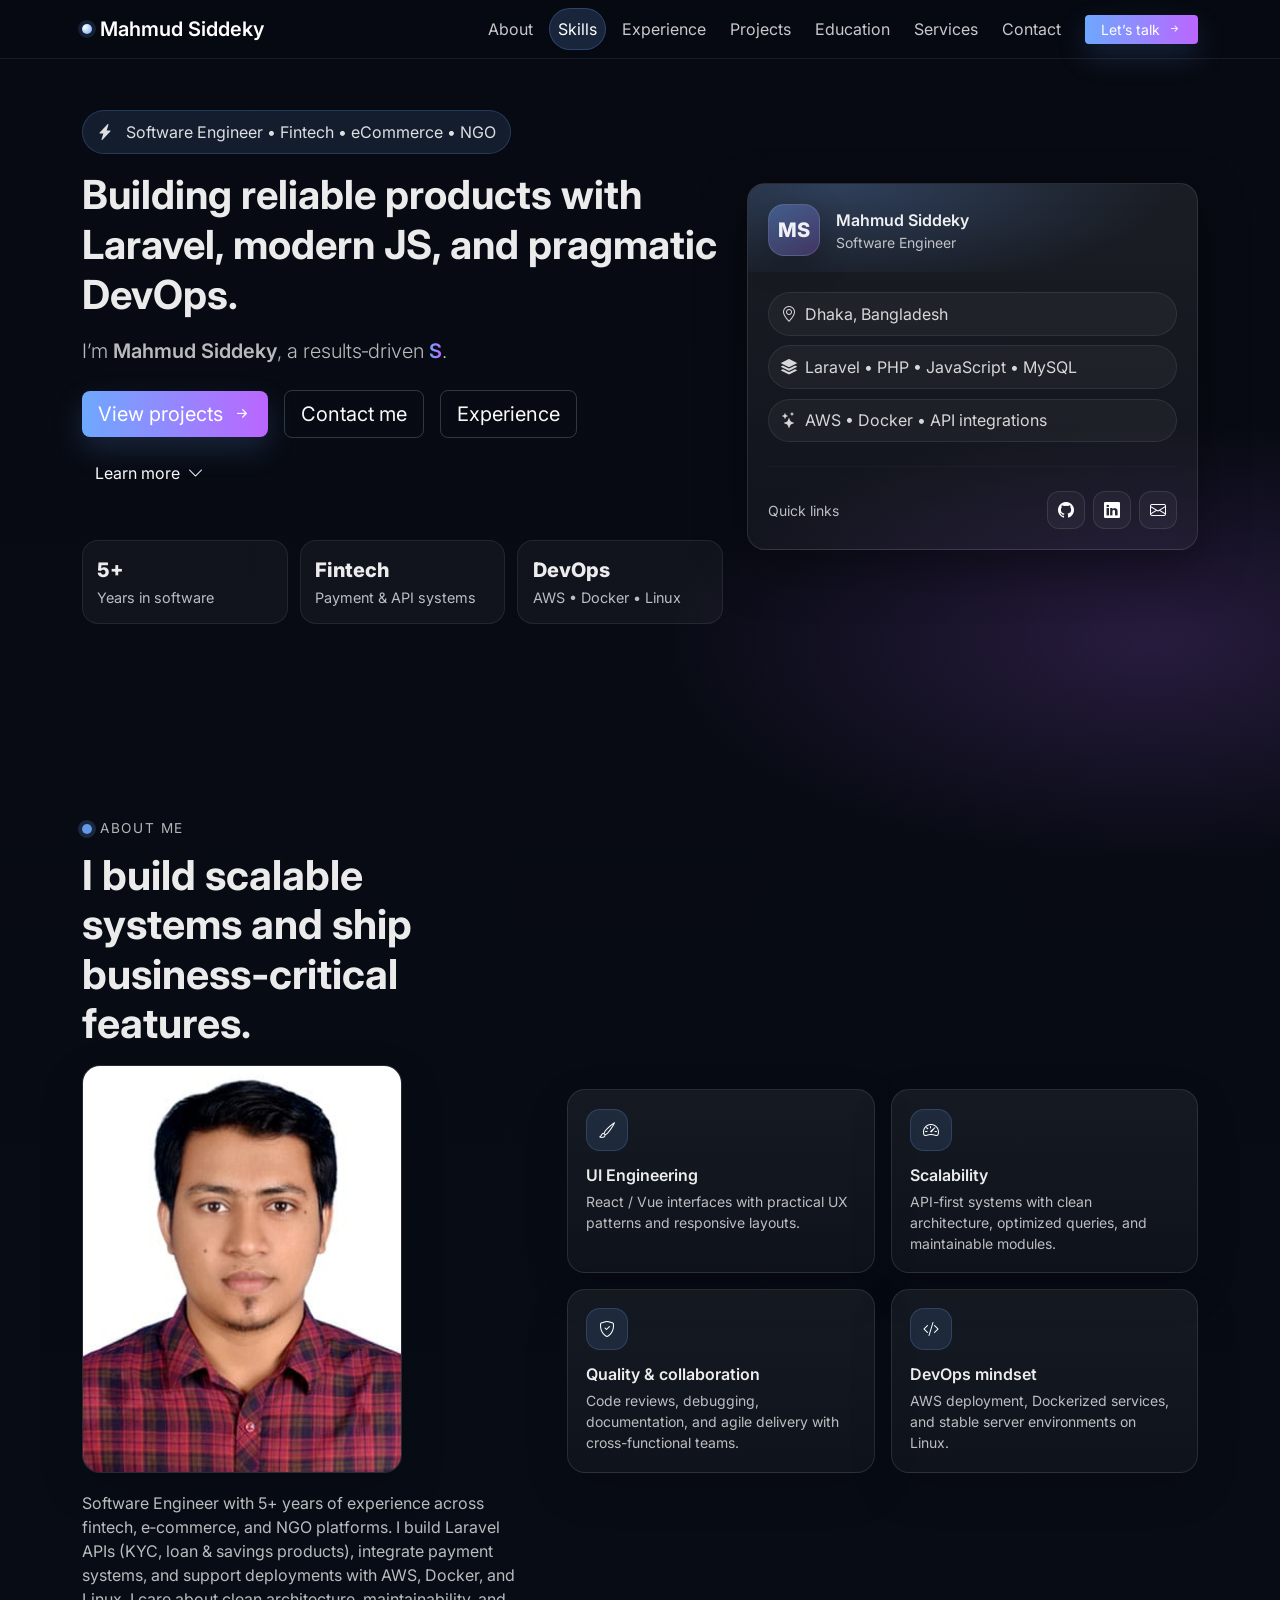
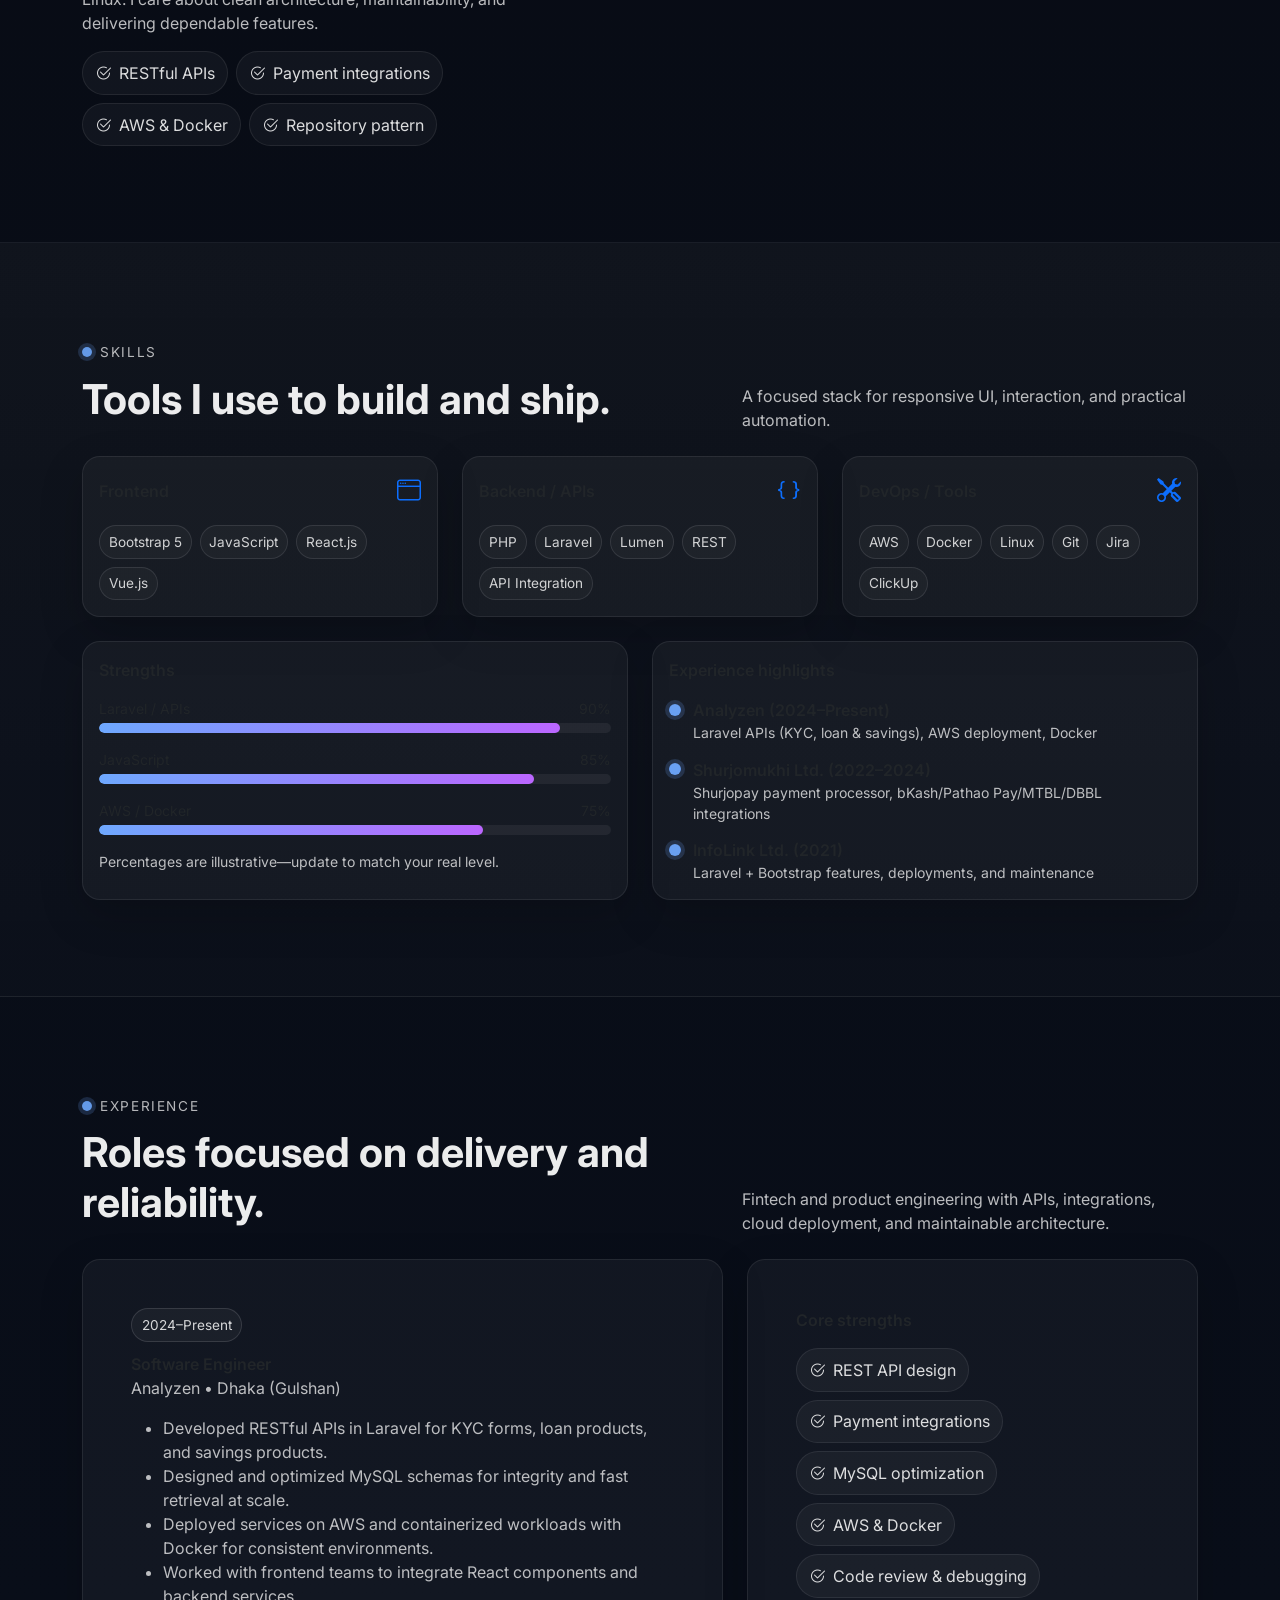
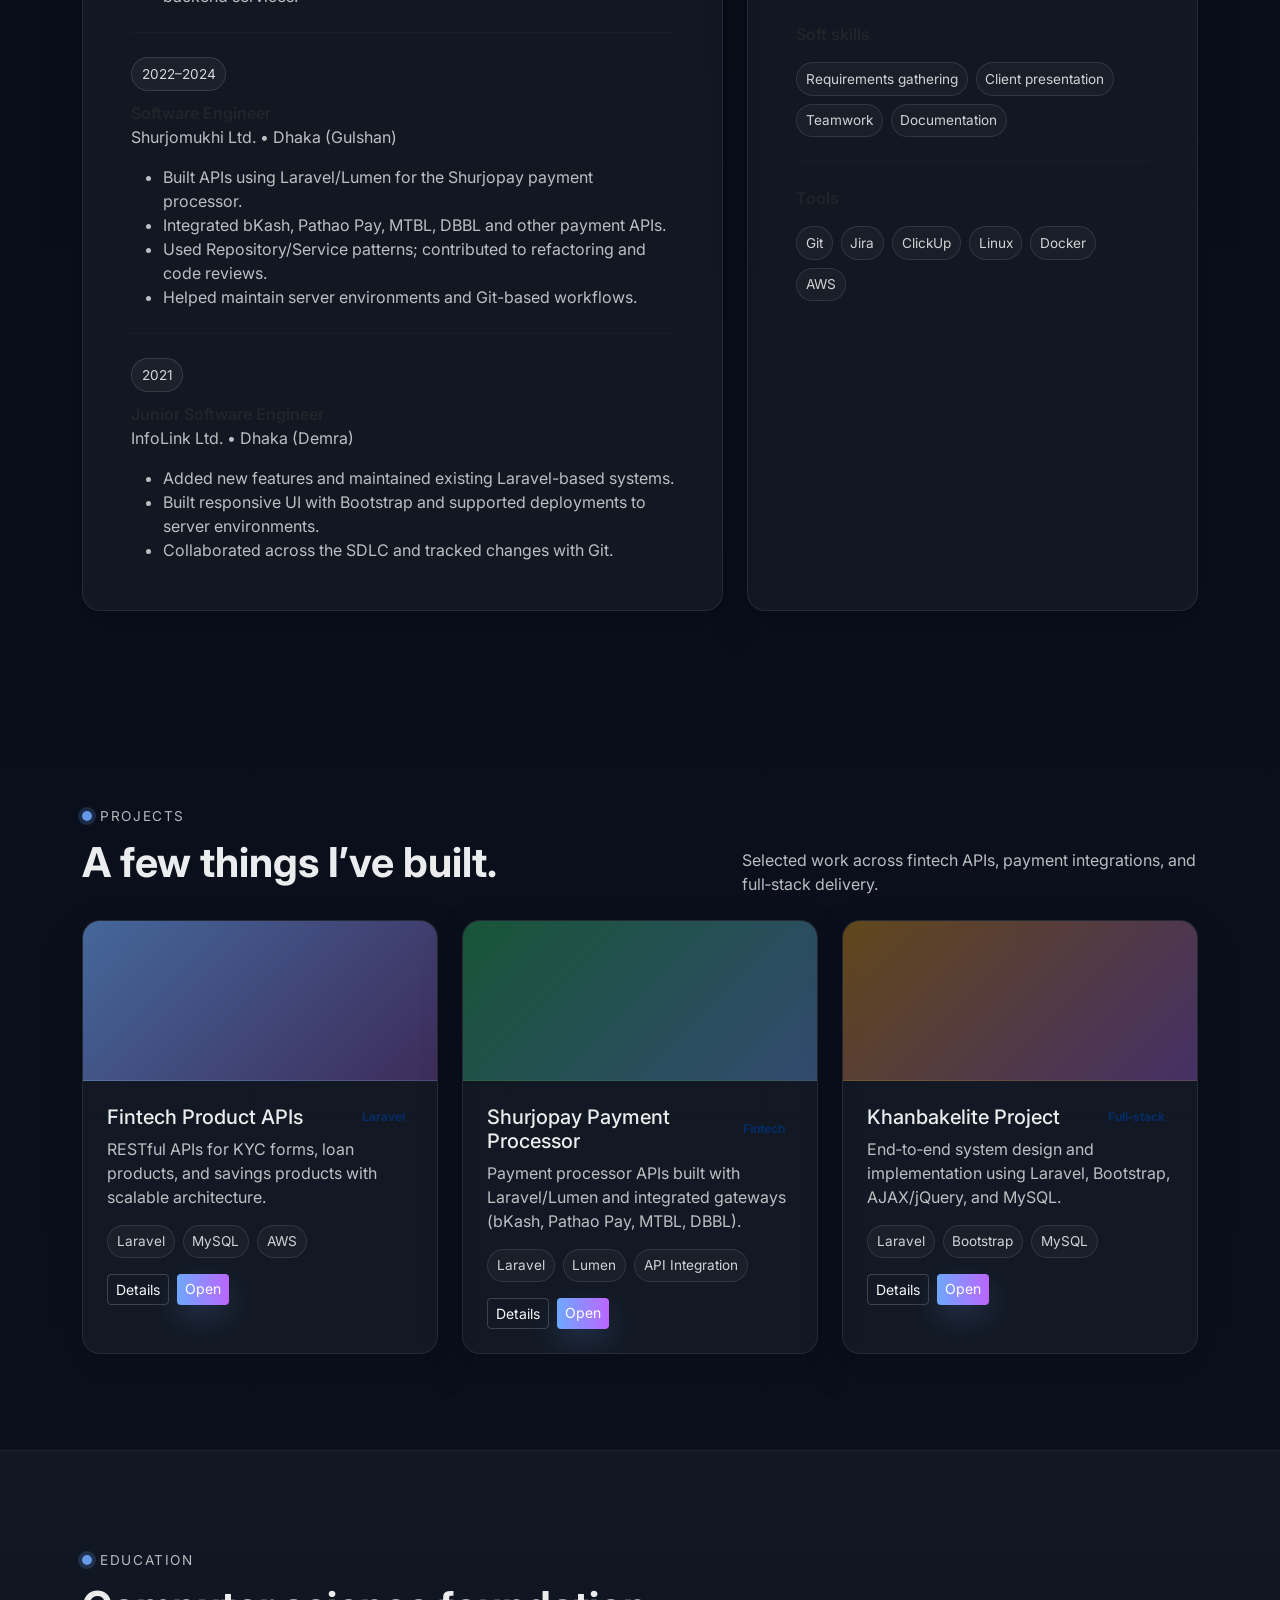
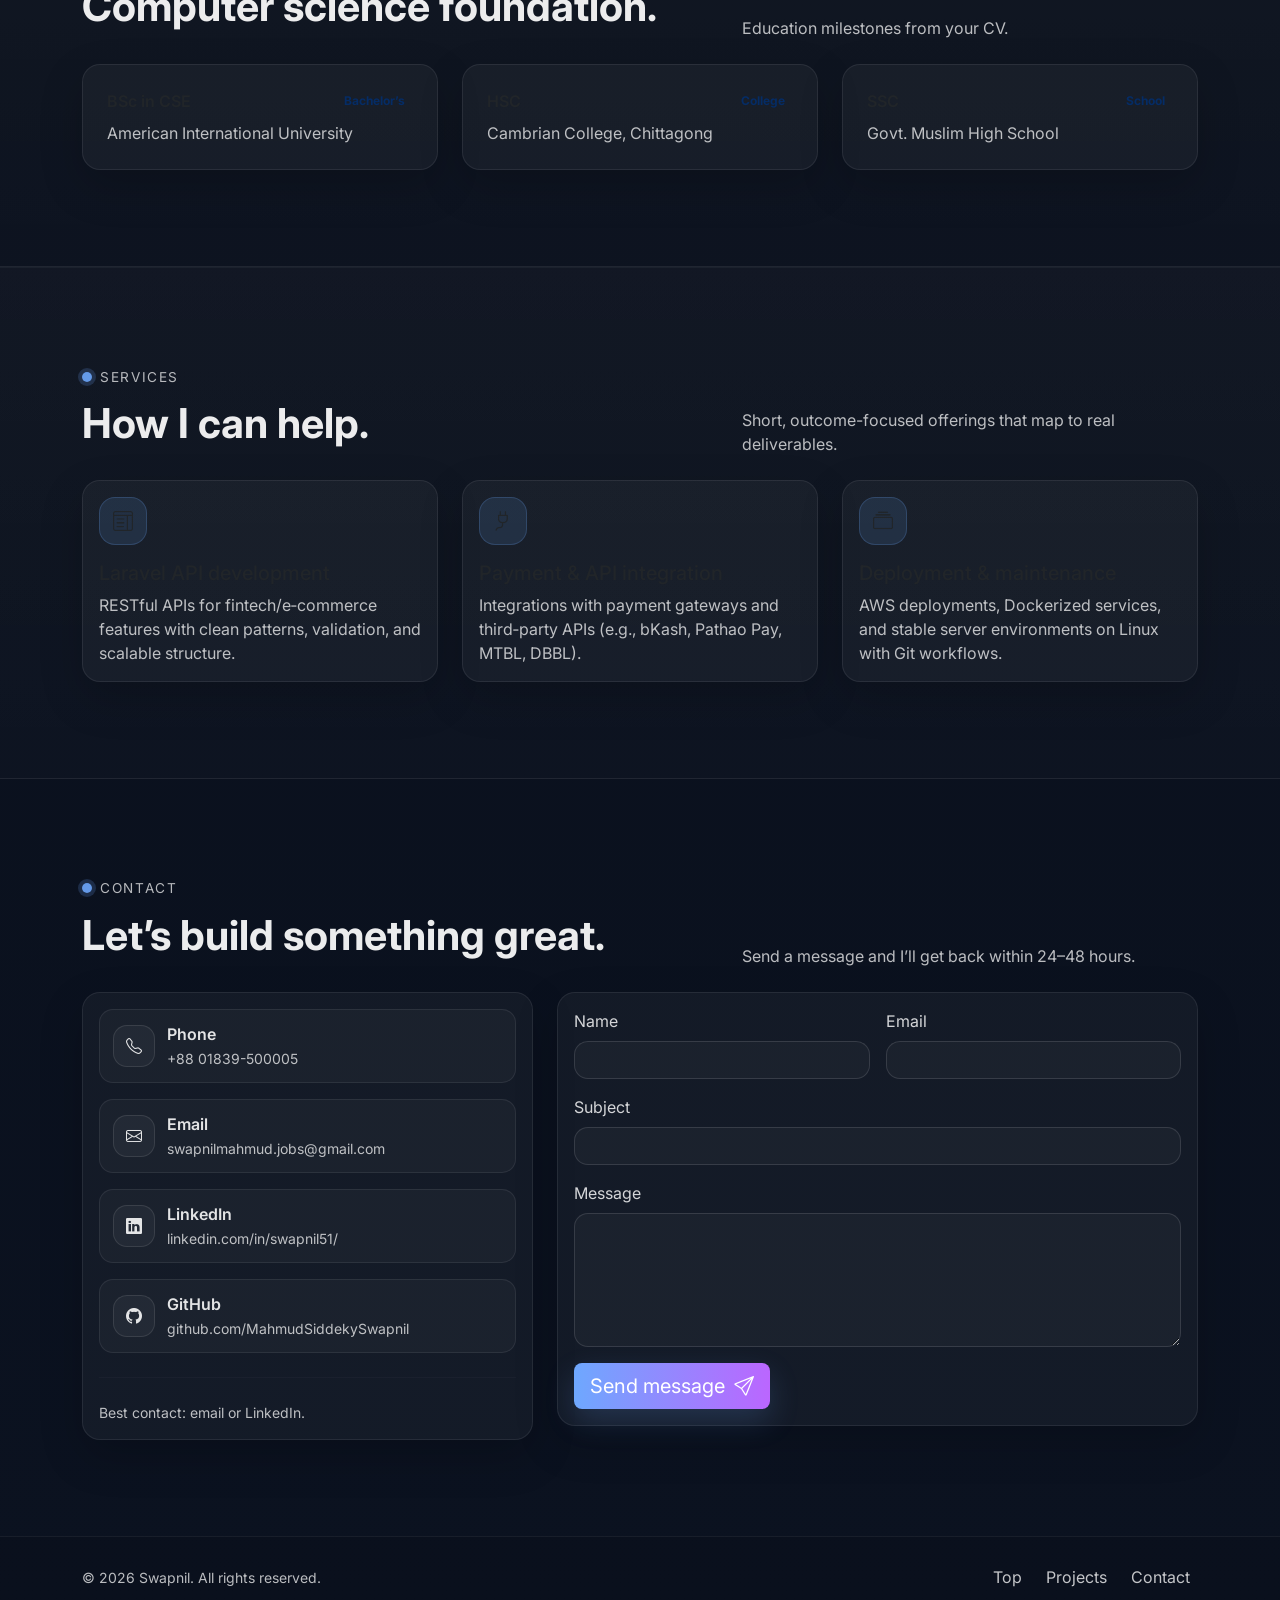
==== index.html @ 28f41743 "first commit" ====
<!doctype html>
<html lang="en">
  <head>
    <meta charset="utf-8" />
    <meta name="viewport" content="width=device-width, initial-scale=1" />
    <meta name="description" content="Mahmud Siddeky — Software Engineer portfolio" />
    <title>Mahmud Siddeky | Software Engineer</title>

    <!-- Preconnect for faster CDNs -->
    <link rel="preconnect" href="https://cdn.jsdelivr.net" />
    <link rel="preconnect" href="https://fonts.googleapis.com" />
    <link rel="preconnect" href="https://fonts.gstatic.com" crossorigin />

    <!-- Fonts -->
    <link
      href="https://fonts.googleapis.com/css2?family=Inter:wght@400;500;600;700&display=swap"
      rel="stylesheet"
    />

    <!-- Bootstrap CSS -->
    <link
      href="https://cdn.jsdelivr.net/npm/bootstrap@5.3.3/dist/css/bootstrap.min.css"
      rel="stylesheet"
      integrity="sha384-QWTKZyjpPEjISv5WaRU9OFeRpok6YctnYmDr5pNlyT2bRjXh0JMhjY6hW+ALEwIH"
      crossorigin="anonymous"
    />

    <!-- Bootstrap Icons -->
    <link
      href="https://cdn.jsdelivr.net/npm/bootstrap-icons@1.11.3/font/bootstrap-icons.min.css"
      rel="stylesheet"
    />

    <!-- Custom styles -->
    <link rel="stylesheet" href="./css/style.css" />

    <!-- Theme color for mobile UI -->
    <meta name="theme-color" content="#0b1220" />
  </head>

  <body data-bs-spy="scroll" data-bs-target="#mainNav" data-bs-root-margin="0px 0px -65%" data-bs-smooth-scroll="true" tabindex="0">
    <!-- Skip link for accessibility -->
    <a class="skip-link" href="#home">Skip to content</a>

    <!-- Navbar -->
    <nav id="mainNav" class="navbar navbar-expand-lg navbar-dark fixed-top nav-blur">
      <div class="container">
        <a class="navbar-brand d-flex align-items-center gap-2" href="#home" aria-label="Go to top">
          <span class="brand-dot" aria-hidden="true"></span>
          <span class="fw-semibold">Mahmud Siddeky</span>
        </a>

        <button
          class="navbar-toggler"
          type="button"
          data-bs-toggle="collapse"
          data-bs-target="#navLinks"
          aria-controls="navLinks"
          aria-expanded="false"
          aria-label="Toggle navigation"
        >
          <span class="navbar-toggler-icon"></span>
        </button>

        <div class="collapse navbar-collapse" id="navLinks">
          <ul class="navbar-nav ms-auto align-items-lg-center gap-lg-2">
            <li class="nav-item"><a class="nav-link" href="#about">About</a></li>
            <li class="nav-item"><a class="nav-link" href="#skills">Skills</a></li>
            <li class="nav-item"><a class="nav-link" href="#experience">Experience</a></li>
            <li class="nav-item"><a class="nav-link" href="#projects">Projects</a></li>
            <li class="nav-item"><a class="nav-link" href="#education">Education</a></li>
            <li class="nav-item"><a class="nav-link" href="#services">Services</a></li>
            <li class="nav-item"><a class="nav-link" href="#contact">Contact</a></li>
            <li class="nav-item ms-lg-2">
              <a class="btn btn-primary btn-sm px-3" href="#contact">
                Let’s talk <i class="bi bi-arrow-right-short ms-1" aria-hidden="true"></i>
              </a>
            </li>
          </ul>
        </div>
      </div>
    </nav>

    <!-- Hero -->
    <header id="home" class="section hero-section">
      <div class="container">
        <div class="row align-items-center g-4">
          <div class="col-lg-7">
            <div class="badge-soft mb-3 reveal">
              <i class="bi bi-lightning-charge-fill me-2" aria-hidden="true"></i>
              Software Engineer • Fintech • eCommerce • NGO
            </div>

            <h1 class="display-6 display-md-5 fw-bold lh-sm mb-3 reveal">
              Building reliable products with Laravel, modern JS, and pragmatic DevOps.
            </h1>

            <p class="lead text-secondary-emphasis mb-4 reveal">
              I’m <span class="fw-semibold">Mahmud Siddeky</span>, a results‑driven
              <span class="text-gradient fw-semibold" id="typedTarget" data-typed='["Laravel APIs","payment integrations","React / Vue UI","AWS & Docker deployments"]'>
                Software Engineer
              </span>.
            </p>

            <div class="d-flex flex-wrap gap-2 gap-sm-3 align-items-center reveal">
              <a class="btn btn-primary btn-lg" href="#projects">
                View projects <i class="bi bi-arrow-right-short ms-1" aria-hidden="true"></i>
              </a>
              <a class="btn btn-outline-light btn-lg" href="#contact">
                Contact me
              </a>
              <a class="btn btn-outline-light btn-lg" href="#experience">
                Experience
              </a>
              <a class="btn btn-link link-light text-decoration-none" href="#about">
                Learn more <i class="bi bi-chevron-down ms-1" aria-hidden="true"></i>
              </a>
            </div>

            <div class="hero-stats mt-4 mt-sm-5 reveal" aria-label="Highlights">
              <div class="stat">
                <div class="stat-value">5+</div>
                <div class="stat-label">Years in software</div>
              </div>
              <div class="stat">
                <div class="stat-value">Fintech</div>
                <div class="stat-label">Payment & API systems</div>
              </div>
              <div class="stat">
                <div class="stat-value">DevOps</div>
                <div class="stat-label">AWS • Docker • Linux</div>
              </div>
            </div>
          </div>

          <div class="col-lg-5">
            <div class="hero-card reveal">
              <div class="hero-card-top">
                <div class="avatar" role="img" aria-label="Profile avatar">
                  <span class="avatar-initials">MS</span>
                </div>
                <div class="ms-3">
                  <div class="fw-semibold">Mahmud Siddeky</div>
                  <div class="text-secondary-emphasis small">Software Engineer</div>
                </div>
              </div>

              <div class="hero-card-body">
                <div class="pill">
                  <i class="bi bi-geo-alt me-2" aria-hidden="true"></i>
                  Dhaka, Bangladesh
                </div>
                <div class="pill">
                  <i class="bi bi-stack me-2" aria-hidden="true"></i>
                  Laravel • PHP • JavaScript • MySQL
                </div>
                <div class="pill">
                  <i class="bi bi-stars me-2" aria-hidden="true"></i>
                  AWS • Docker • API integrations
                </div>

                <hr class="border-secondary border-opacity-25 my-4" />

                <div class="d-flex align-items-center justify-content-between">
                  <div class="small text-secondary-emphasis">Quick links</div>
                  <div class="d-flex gap-2">
                    <a class="icon-btn" href="https://github.com/MahmudSiddekySwapnil" aria-label="GitHub">
                      <i class="bi bi-github" aria-hidden="true"></i>
                    </a>
                    <a class="icon-btn" href="https://linkedin.com/in/swapnil51/" aria-label="LinkedIn">
                      <i class="bi bi-linkedin" aria-hidden="true"></i>
                    </a>
                    <a class="icon-btn" href="mailto:swapnilmahmud.jobs@gmail.com" aria-label="Email">
                      <i class="bi bi-envelope" aria-hidden="true"></i>
                    </a>
                  </div>
                </div>
              </div>
            </div>
          </div>
        </div>
      </div>
    </header>

    <!-- About -->
    <section id="about" class="section">
      <div class="container">
        <div class="row align-items-center g-4 g-lg-5">
          <div class="col-lg-5">
            <div class="section-kicker reveal">About me</div>
            <h2 class="h2 h1-md fw-bold mb-3 reveal">I build scalable systems and ship business‑critical features.</h2>
            <div class="about-photo-wrap reveal" aria-label="Profile photo">
              <img
                class="about-photo"
                src="./images/mahmud-siddeky.png"
                alt="Mahmud Siddeky"
                loading="lazy"
                decoding="async"
              />
            </div>
            <p class="text-secondary-emphasis reveal">
              Software Engineer with 5+ years of experience across fintech, e‑commerce, and NGO platforms.
              I build Laravel APIs (KYC, loan & savings products), integrate payment systems, and support
              deployments with AWS, Docker, and Linux. I care about clean architecture, maintainability,
              and delivering dependable features.
            </p>

            <div class="d-flex flex-wrap gap-2 mt-3 reveal" aria-label="Highlights">
              <span class="chip"><i class="bi bi-check2-circle me-2" aria-hidden="true"></i>RESTful APIs</span>
              <span class="chip"><i class="bi bi-check2-circle me-2" aria-hidden="true"></i>Payment integrations</span>
              <span class="chip"><i class="bi bi-check2-circle me-2" aria-hidden="true"></i>AWS & Docker</span>
              <span class="chip"><i class="bi bi-check2-circle me-2" aria-hidden="true"></i>Repository pattern</span>
            </div>
          </div>

          <div class="col-lg-7">
            <div class="glass-grid reveal">
              <div class="glass-card">
                <div class="glass-icon"><i class="bi bi-brush" aria-hidden="true"></i></div>
                <div class="fw-semibold">UI Engineering</div>
                <div class="small text-secondary-emphasis mt-1">
                  React / Vue interfaces with practical UX patterns and responsive layouts.
                </div>
              </div>
              <div class="glass-card">
                <div class="glass-icon"><i class="bi bi-speedometer2" aria-hidden="true"></i></div>
                <div class="fw-semibold">Scalability</div>
                <div class="small text-secondary-emphasis mt-1">
                  API-first systems with clean architecture, optimized queries, and maintainable modules.
                </div>
              </div>
              <div class="glass-card">
                <div class="glass-icon"><i class="bi bi-shield-check" aria-hidden="true"></i></div>
                <div class="fw-semibold">Quality & collaboration</div>
                <div class="small text-secondary-emphasis mt-1">
                  Code reviews, debugging, documentation, and agile delivery with cross-functional teams.
                </div>
              </div>
              <div class="glass-card">
                <div class="glass-icon"><i class="bi bi-code-slash" aria-hidden="true"></i></div>
                <div class="fw-semibold">DevOps mindset</div>
                <div class="small text-secondary-emphasis mt-1">
                  AWS deployment, Dockerized services, and stable server environments on Linux.
                </div>
              </div>
            </div>
          </div>
        </div>
      </div>
    </section>

    <!-- Skills -->
    <section id="skills" class="section section-alt">
      <div class="container">
        <div class="row align-items-end g-3 mb-4">
          <div class="col-lg-7">
            <div class="section-kicker reveal">Skills</div>
            <h2 class="h2 h1-md fw-bold reveal">Tools I use to build and ship.</h2>
          </div>
          <div class="col-lg-5">
            <p class="text-secondary-emphasis mb-0 reveal">
              A focused stack for responsive UI, interaction, and practical automation.
            </p>
          </div>
        </div>

        <div class="row g-3 g-lg-4">
          <div class="col-md-6 col-lg-4 reveal">
            <div class="card card-modern h-100">
              <div class="card-body">
                <div class="d-flex align-items-center justify-content-between mb-3">
                  <div class="fw-semibold">Frontend</div>
                  <i class="bi bi-window fs-4 text-primary" aria-hidden="true"></i>
                </div>
                <div class="d-flex flex-wrap gap-2">
                  <span class="tag">Bootstrap 5</span>
                  <span class="tag">JavaScript</span>
                  <span class="tag">React.js</span>
                  <span class="tag">Vue.js</span>
                </div>
              </div>
            </div>
          </div>

          <div class="col-md-6 col-lg-4 reveal">
            <div class="card card-modern h-100">
              <div class="card-body">
                <div class="d-flex align-items-center justify-content-between mb-3">
                  <div class="fw-semibold">Backend / APIs</div>
                  <i class="bi bi-braces fs-4 text-primary" aria-hidden="true"></i>
                </div>
                <div class="d-flex flex-wrap gap-2">
                  <span class="tag">PHP</span>
                  <span class="tag">Laravel</span>
                  <span class="tag">Lumen</span>
                  <span class="tag">REST</span>
                  <span class="tag">API Integration</span>
                </div>
              </div>
            </div>
          </div>

          <div class="col-md-6 col-lg-4 reveal">
            <div class="card card-modern h-100">
              <div class="card-body">
                <div class="d-flex align-items-center justify-content-between mb-3">
                  <div class="fw-semibold">DevOps / Tools</div>
                  <i class="bi bi-tools fs-4 text-primary" aria-hidden="true"></i>
                </div>
                <div class="d-flex flex-wrap gap-2">
                  <span class="tag">AWS</span>
                  <span class="tag">Docker</span>
                  <span class="tag">Linux</span>
                  <span class="tag">Git</span>
                  <span class="tag">Jira</span>
                  <span class="tag">ClickUp</span>
                </div>
              </div>
            </div>
          </div>

          <div class="col-md-6 col-lg-6 reveal">
            <div class="card card-modern h-100">
              <div class="card-body">
                <div class="fw-semibold mb-3">Strengths</div>
                <div class="progress-list">
                  <div class="progress-item">
                    <div class="d-flex justify-content-between small mb-1">
                      <span>Laravel / APIs</span><span>90%</span>
                    </div>
                    <div class="progress" role="progressbar" aria-label="Laravel / APIs" aria-valuenow="90" aria-valuemin="0" aria-valuemax="100">
                      <div class="progress-bar" style="width: 0%" data-progress="90"></div>
                    </div>
                  </div>
                  <div class="progress-item">
                    <div class="d-flex justify-content-between small mb-1">
                      <span>JavaScript</span><span>85%</span>
                    </div>
                    <div class="progress" role="progressbar" aria-label="JavaScript" aria-valuenow="85" aria-valuemin="0" aria-valuemax="100">
                      <div class="progress-bar" style="width: 0%" data-progress="85"></div>
                    </div>
                  </div>
                  <div class="progress-item">
                    <div class="d-flex justify-content-between small mb-1">
                      <span>AWS / Docker</span><span>75%</span>
                    </div>
                    <div class="progress" role="progressbar" aria-label="AWS / Docker" aria-valuenow="75" aria-valuemin="0" aria-valuemax="100">
                      <div class="progress-bar" style="width: 0%" data-progress="75"></div>
                    </div>
                  </div>
                </div>
                <div class="small text-secondary-emphasis mt-3">
                  Percentages are illustrative—update to match your real level.
                </div>
              </div>
            </div>
          </div>

          <div class="col-md-6 col-lg-6 reveal">
            <div class="card card-modern h-100">
              <div class="card-body">
                <div class="fw-semibold mb-3">Experience highlights</div>
                <div class="timeline">
                  <div class="timeline-item">
                    <div class="timeline-dot" aria-hidden="true"></div>
                    <div>
                      <div class="fw-semibold">Analyzen (2024–Present)</div>
                      <div class="small text-secondary-emphasis">Laravel APIs (KYC, loan & savings), AWS deployment, Docker</div>
                    </div>
                  </div>
                  <div class="timeline-item">
                    <div class="timeline-dot" aria-hidden="true"></div>
                    <div>
                      <div class="fw-semibold">Shurjomukhi Ltd. (2022–2024)</div>
                      <div class="small text-secondary-emphasis">Shurjopay payment processor, bKash/Pathao Pay/MTBL/DBBL integrations</div>
                    </div>
                  </div>
                  <div class="timeline-item">
                    <div class="timeline-dot" aria-hidden="true"></div>
                    <div>
                      <div class="fw-semibold">InfoLink Ltd. (2021)</div>
                      <div class="small text-secondary-emphasis">Laravel + Bootstrap features, deployments, and maintenance</div>
                    </div>
                  </div>
                </div>
              </div>
            </div>
          </div>
        </div>
      </div>
    </section>

    <!-- Experience -->
    <section id="experience" class="section">
      <div class="container">
        <div class="row align-items-end g-3 mb-4">
          <div class="col-lg-7">
            <div class="section-kicker reveal">Experience</div>
            <h2 class="h2 h1-md fw-bold reveal">Roles focused on delivery and reliability.</h2>
          </div>
          <div class="col-lg-5">
            <p class="text-secondary-emphasis mb-0 reveal">
              Fintech and product engineering with APIs, integrations, cloud deployment, and maintainable architecture.
            </p>
          </div>
        </div>

        <div class="row g-3 g-lg-4">
          <div class="col-lg-7 reveal">
            <div class="card card-modern h-100">
              <div class="card-body p-4 p-md-5">
                <div class="resume-item">
                  <div class="resume-badge">2024–Present</div>
                  <div class="fw-semibold">Software Engineer</div>
                  <div class="text-secondary-emphasis">Analyzen • Dhaka (Gulshan)</div>
                  <ul class="text-secondary-emphasis mt-3 mb-0">
                    <li>Developed RESTful APIs in Laravel for KYC forms, loan products, and savings products.</li>
                    <li>Designed and optimized MySQL schemas for integrity and fast retrieval at scale.</li>
                    <li>Deployed services on AWS and containerized workloads with Docker for consistent environments.</li>
                    <li>Worked with frontend teams to integrate React components and backend services.</li>
                  </ul>
                </div>

                <hr class="border-secondary border-opacity-25 my-4" />

                <div class="resume-item">
                  <div class="resume-badge">2022–2024</div>
                  <div class="fw-semibold">Software Engineer</div>
                  <div class="text-secondary-emphasis">Shurjomukhi Ltd. • Dhaka (Gulshan)</div>
                  <ul class="text-secondary-emphasis mt-3 mb-0">
                    <li>Built APIs using Laravel/Lumen for the Shurjopay payment processor.</li>
                    <li>Integrated bKash, Pathao Pay, MTBL, DBBL and other payment APIs.</li>
                    <li>Used Repository/Service patterns; contributed to refactoring and code reviews.</li>
                    <li>Helped maintain server environments and Git-based workflows.</li>
                  </ul>
                </div>

                <hr class="border-secondary border-opacity-25 my-4" />

                <div class="resume-item">
                  <div class="resume-badge">2021</div>
                  <div class="fw-semibold">Junior Software Engineer</div>
                  <div class="text-secondary-emphasis">InfoLink Ltd. • Dhaka (Demra)</div>
                  <ul class="text-secondary-emphasis mt-3 mb-0">
                    <li>Added new features and maintained existing Laravel-based systems.</li>
                    <li>Built responsive UI with Bootstrap and supported deployments to server environments.</li>
                    <li>Collaborated across the SDLC and tracked changes with Git.</li>
                  </ul>
                </div>
              </div>
            </div>
          </div>

          <div class="col-lg-5 reveal">
            <div class="card card-modern h-100">
              <div class="card-body p-4 p-md-5">
                <div class="fw-semibold mb-3">Core strengths</div>
                <div class="d-flex flex-wrap gap-2 mb-4">
                  <span class="chip"><i class="bi bi-check2-circle me-2" aria-hidden="true"></i>REST API design</span>
                  <span class="chip"><i class="bi bi-check2-circle me-2" aria-hidden="true"></i>Payment integrations</span>
                  <span class="chip"><i class="bi bi-check2-circle me-2" aria-hidden="true"></i>MySQL optimization</span>
                  <span class="chip"><i class="bi bi-check2-circle me-2" aria-hidden="true"></i>AWS & Docker</span>
                  <span class="chip"><i class="bi bi-check2-circle me-2" aria-hidden="true"></i>Code review & debugging</span>
                </div>

                <div class="fw-semibold mb-3">Soft skills</div>
                <div class="d-flex flex-wrap gap-2">
                  <span class="tag">Requirements gathering</span>
                  <span class="tag">Client presentation</span>
                  <span class="tag">Teamwork</span>
                  <span class="tag">Documentation</span>
                </div>

                <hr class="border-secondary border-opacity-25 my-4" />

                <div class="fw-semibold mb-3">Tools</div>
                <div class="d-flex flex-wrap gap-2">
                  <span class="tag">Git</span>
                  <span class="tag">Jira</span>
                  <span class="tag">ClickUp</span>
                  <span class="tag">Linux</span>
                  <span class="tag">Docker</span>
                  <span class="tag">AWS</span>
                </div>
              </div>
            </div>
          </div>
        </div>
      </div>
    </section>

    <!-- Projects -->
    <section id="projects" class="section">
      <div class="container">
        <div class="row align-items-end g-3 mb-4">
          <div class="col-lg-7">
            <div class="section-kicker reveal">Projects</div>
            <h2 class="h2 h1-md fw-bold reveal">A few things I’ve built.</h2>
          </div>
          <div class="col-lg-5">
            <p class="text-secondary-emphasis mb-0 reveal">
              Selected work across fintech APIs, payment integrations, and full‑stack delivery.
            </p>
          </div>
        </div>

        <div class="row g-3 g-lg-4">
          <div class="col-md-6 col-lg-4 reveal">
            <article class="project-card h-100">
              <div class="project-thumb bg-gradient-1" role="img" aria-label="Project thumbnail"></div>
              <div class="p-4">
                <div class="d-flex justify-content-between align-items-center mb-2">
                  <h3 class="h5 mb-0">Fintech Product APIs</h3>
                  <span class="badge text-bg-primary-subtle text-primary-emphasis">Laravel</span>
                </div>
                <p class="text-secondary-emphasis mb-3">
                  RESTful APIs for KYC forms, loan products, and savings products with scalable architecture.
                </p>
                <div class="d-flex flex-wrap gap-2 mb-3">
                  <span class="tag">Laravel</span>
                  <span class="tag">MySQL</span>
                  <span class="tag">AWS</span>
                </div>
                <div class="d-flex gap-2">
                  <a class="btn btn-outline-light btn-sm" href="./project.html?id=analyzen" aria-label="View project details">Details</a>
                  <a class="btn btn-primary btn-sm" href="./project.html?id=analyzen" aria-label="View project details">Open</a>
                </div>
              </div>
            </article>
          </div>

          <div class="col-md-6 col-lg-4 reveal">
            <article class="project-card h-100">
              <div class="project-thumb bg-gradient-2" role="img" aria-label="Project thumbnail"></div>
              <div class="p-4">
                <div class="d-flex justify-content-between align-items-center mb-2">
                  <h3 class="h5 mb-0">Shurjopay Payment Processor</h3>
                  <span class="badge text-bg-primary-subtle text-primary-emphasis">Fintech</span>
                </div>
                <p class="text-secondary-emphasis mb-3">
                  Payment processor APIs built with Laravel/Lumen and integrated gateways (bKash, Pathao Pay, MTBL, DBBL).
                </p>
                <div class="d-flex flex-wrap gap-2 mb-3">
                  <span class="tag">Laravel</span>
                  <span class="tag">Lumen</span>
                  <span class="tag">API Integration</span>
                </div>
                <div class="d-flex gap-2">
                  <a class="btn btn-outline-light btn-sm" href="./project.html?id=shurjopay" aria-label="View project details">Details</a>
                  <a class="btn btn-primary btn-sm" href="./project.html?id=shurjopay" aria-label="View project details">Open</a>
                </div>
              </div>
            </article>
          </div>

          <div class="col-md-6 col-lg-4 reveal">
            <article class="project-card h-100">
              <div class="project-thumb bg-gradient-3" role="img" aria-label="Project thumbnail"></div>
              <div class="p-4">
                <div class="d-flex justify-content-between align-items-center mb-2">
                  <h3 class="h5 mb-0">Khanbakelite Project</h3>
                  <span class="badge text-bg-primary-subtle text-primary-emphasis">Full‑stack</span>
                </div>
                <p class="text-secondary-emphasis mb-3">
                  End‑to‑end system design and implementation using Laravel, Bootstrap, AJAX/jQuery, and MySQL.
                </p>
                <div class="d-flex flex-wrap gap-2 mb-3">
                  <span class="tag">Laravel</span>
                  <span class="tag">Bootstrap</span>
                  <span class="tag">MySQL</span>
                </div>
                <div class="d-flex gap-2">
                  <a class="btn btn-outline-light btn-sm" href="./project.html?id=khanbakelite" aria-label="View project details">Details</a>
                  <a class="btn btn-primary btn-sm" href="./project.html?id=khanbakelite" aria-label="View project details">Open</a>
                </div>
              </div>
            </article>
          </div>
        </div>
      </div>
    </section>

    <!-- Education -->
    <section id="education" class="section section-alt">
      <div class="container">
        <div class="row align-items-end g-3 mb-4">
          <div class="col-lg-7">
            <div class="section-kicker reveal">Education</div>
            <h2 class="h2 h1-md fw-bold reveal">Computer science foundation.</h2>
          </div>
          <div class="col-lg-5">
            <p class="text-secondary-emphasis mb-0 reveal">
              Education milestones from your CV.
            </p>
          </div>
        </div>

        <div class="row g-3 g-lg-4">
          <div class="col-md-6 col-lg-4 reveal">
            <div class="card card-modern h-100">
              <div class="card-body p-4">
                <div class="d-flex justify-content-between align-items-center mb-2">
                  <div class="fw-semibold">BSc in CSE</div>
                  <span class="badge text-bg-primary-subtle text-primary-emphasis">Bachelor’s</span>
                </div>
                <div class="text-secondary-emphasis">American International University</div>
              </div>
            </div>
          </div>
          <div class="col-md-6 col-lg-4 reveal">
            <div class="card card-modern h-100">
              <div class="card-body p-4">
                <div class="d-flex justify-content-between align-items-center mb-2">
                  <div class="fw-semibold">HSC</div>
                  <span class="badge text-bg-primary-subtle text-primary-emphasis">College</span>
                </div>
                <div class="text-secondary-emphasis">Cambrian College, Chittagong</div>
              </div>
            </div>
          </div>
          <div class="col-md-6 col-lg-4 reveal">
            <div class="card card-modern h-100">
              <div class="card-body p-4">
                <div class="d-flex justify-content-between align-items-center mb-2">
                  <div class="fw-semibold">SSC</div>
                  <span class="badge text-bg-primary-subtle text-primary-emphasis">School</span>
                </div>
                <div class="text-secondary-emphasis">Govt. Muslim High School</div>
              </div>
            </div>
          </div>
        </div>
      </div>
    </section>

    <!-- Services -->
    <section id="services" class="section section-alt">
      <div class="container">
        <div class="row align-items-end g-3 mb-4">
          <div class="col-lg-7">
            <div class="section-kicker reveal">Services</div>
            <h2 class="h2 h1-md fw-bold reveal">How I can help.</h2>
          </div>
          <div class="col-lg-5">
            <p class="text-secondary-emphasis mb-0 reveal">
              Short, outcome-focused offerings that map to real deliverables.
            </p>
          </div>
        </div>

        <div class="row g-3 g-lg-4">
          <div class="col-md-6 col-lg-4 reveal">
            <div class="card card-modern h-100">
              <div class="card-body">
                <div class="service-icon mb-3"><i class="bi bi-layout-text-window" aria-hidden="true"></i></div>
                <h3 class="h5">Laravel API development</h3>
                <p class="text-secondary-emphasis mb-0">
                  RESTful APIs for fintech/e‑commerce features with clean patterns, validation, and scalable structure.
                </p>
              </div>
            </div>
          </div>

          <div class="col-md-6 col-lg-4 reveal">
            <div class="card card-modern h-100">
              <div class="card-body">
                <div class="service-icon mb-3"><i class="bi bi-plug" aria-hidden="true"></i></div>
                <h3 class="h5">Payment & API integration</h3>
                <p class="text-secondary-emphasis mb-0">
                  Integrations with payment gateways and third‑party APIs (e.g., bKash, Pathao Pay, MTBL, DBBL).
                </p>
              </div>
            </div>
          </div>

          <div class="col-md-6 col-lg-4 reveal">
            <div class="card card-modern h-100">
              <div class="card-body">
                <div class="service-icon mb-3"><i class="bi bi-collection" aria-hidden="true"></i></div>
                <h3 class="h5">Deployment & maintenance</h3>
                <p class="text-secondary-emphasis mb-0">
                  AWS deployments, Dockerized services, and stable server environments on Linux with Git workflows.
                </p>
              </div>
            </div>
          </div>
        </div>
      </div>
    </section>

    <!-- Contact -->
    <section id="contact" class="section">
      <div class="container">
        <div class="row align-items-end g-3 mb-4">
          <div class="col-lg-7">
            <div class="section-kicker reveal">Contact</div>
            <h2 class="h2 h1-md fw-bold reveal">Let’s build something great.</h2>
          </div>
          <div class="col-lg-5">
            <p class="text-secondary-emphasis mb-0 reveal">
              Send a message and I’ll get back within 24–48 hours.
            </p>
          </div>
        </div>

        <div class="row g-4">
          <div class="col-lg-5 reveal">
            <div class="card card-modern">
              <div class="card-body">
                <div class="d-flex flex-column gap-3">
                  <a class="contact-row" href="tel:+8801839500005">
                    <span class="contact-ico"><i class="bi bi-telephone" aria-hidden="true"></i></span>
                    <span>
                      <span class="d-block fw-semibold">Phone</span>
                      <span class="text-secondary-emphasis small">+88 01839-500005</span>
                    </span>
                  </a>
                  <a class="contact-row" href="mailto:hello@example.com">
                    <span class="contact-ico"><i class="bi bi-envelope" aria-hidden="true"></i></span>
                    <span>
                      <span class="d-block fw-semibold">Email</span>
                      <span class="text-secondary-emphasis small">swapnilmahmud.jobs@gmail.com</span>
                    </span>
                  </a>
                  <a class="contact-row" href="https://linkedin.com/in/swapnil51/" aria-label="LinkedIn profile">
                    <span class="contact-ico"><i class="bi bi-linkedin" aria-hidden="true"></i></span>
                    <span>
                      <span class="d-block fw-semibold">LinkedIn</span>
                      <span class="text-secondary-emphasis small">linkedin.com/in/swapnil51/</span>
                    </span>
                  </a>
                  <a class="contact-row" href="https://github.com/MahmudSiddekySwapnil" aria-label="GitHub profile">
                    <span class="contact-ico"><i class="bi bi-github" aria-hidden="true"></i></span>
                    <span>
                      <span class="d-block fw-semibold">GitHub</span>
                      <span class="text-secondary-emphasis small">github.com/MahmudSiddekySwapnil</span>
                    </span>
                  </a>
                </div>

                <hr class="border-secondary border-opacity-25 my-4" />

                <div class="small text-secondary-emphasis">
                  Best contact: email or LinkedIn.
                </div>
              </div>
            </div>
          </div>

          <div class="col-lg-7 reveal">
            <div class="card card-modern">
              <div class="card-body">
                <!-- This uses a lightweight client-side validation; replace action with your backend/form provider -->
                <form id="contactForm" class="needs-validation" novalidate>
                  <div class="row g-3">
                    <div class="col-md-6">
                      <label class="form-label" for="name">Name</label>
                      <input class="form-control" id="name" name="name" type="text" autocomplete="name" required />
                      <div class="invalid-feedback">Please enter your name.</div>
                    </div>
                    <div class="col-md-6">
                      <label class="form-label" for="email">Email</label>
                      <input class="form-control" id="email" name="email" type="email" autocomplete="email" required />
                      <div class="invalid-feedback">Please enter a valid email.</div>
                    </div>
                    <div class="col-12">
                      <label class="form-label" for="subject">Subject</label>
                      <input class="form-control" id="subject" name="subject" type="text" required />
                      <div class="invalid-feedback">Please add a subject.</div>
                    </div>
                    <div class="col-12">
                      <label class="form-label" for="message">Message</label>
                      <textarea class="form-control" id="message" name="message" rows="5" required></textarea>
                      <div class="invalid-feedback">Please write a message.</div>
                    </div>
                    <div class="col-12 d-flex flex-wrap gap-2 align-items-center">
                      <button class="btn btn-primary btn-lg" type="submit">
                        Send message <i class="bi bi-send ms-1" aria-hidden="true"></i>
                      </button>
                      <div id="formToastAnchor" class="small text-secondary-emphasis"></div>
                    </div>
                  </div>
                </form>
              </div>
            </div>
          </div>
        </div>
      </div>
    </section>

    <footer class="py-4">
      <div class="container d-flex flex-column flex-md-row gap-2 justify-content-between align-items-md-center">
        <div class="small text-secondary-emphasis">
          © <span id="year"></span> Swapnil. All rights reserved.
        </div>
        <div class="d-flex gap-2">
          <a class="footer-link" href="#home">Top</a>
          <a class="footer-link" href="#projects">Projects</a>
          <a class="footer-link" href="#contact">Contact</a>
        </div>
      </div>
    </footer>

    <!-- Back to top -->
    <button id="toTop" class="to-top" type="button" aria-label="Back to top">
      <i class="bi bi-arrow-up" aria-hidden="true"></i>
    </button>

    <!-- Bootstrap JS -->
    <script
      src="https://cdn.jsdelivr.net/npm/bootstrap@5.3.3/dist/js/bootstrap.bundle.min.js"
      integrity="sha384-YvpcrYf0tY3lHB60NNkmXc5s9fDVZLESaAA55NDzOxhy9GkcIdslK1eN7N6jIeHz"
      crossorigin="anonymous"
      defer
    ></script>

    <!-- Custom JS -->
    <script src="./js/main.js" defer></script>
  </body>
</html>
---- css/style.css ----
:root{
  --bg0:#070a12;
  --bg1:#0b1220;
  --card:rgba(255,255,255,.06);
  --card2:rgba(255,255,255,.08);
  --stroke:rgba(255,255,255,.12);
  --text:rgba(255,255,255,.92);
  --muted:rgba(255,255,255,.72);
  --shadow: 0 18px 50px rgba(0,0,0,.35);
  --radius:18px;
  --radius-sm:14px;
  --brand:#6ea8fe;
  --brand2:#b6f;
}

/* Base */
html { scroll-behavior: smooth; }
body{
  font-family: Inter, system-ui, -apple-system, Segoe UI, Roboto, Arial, sans-serif;
  color: var(--text);
  background:
    radial-gradient(900px 400px at 20% -10%, rgba(110,168,254,.25), transparent 55%),
    radial-gradient(900px 400px at 90% 10%, rgba(187,102,255,.18), transparent 55%),
    linear-gradient(180deg, var(--bg0), var(--bg1));
  overflow-x: hidden;
}

/* Responsive heading helper (Bootstrap doesn't ship h1-md) */
@media (min-width: 768px){
  .h1-md{ font-size: calc(1.375rem + 1.5vw); }
}

/* Ensure anchors don't hide behind fixed navbar */
section[id], header[id]{
  scroll-margin-top: 92px;
}

/* Bootstrap text utilities: ensure readable contrast on dark UI */
.text-secondary-emphasis,
.text-body-secondary,
.text-muted{
  color: var(--muted) !important;
}
.text-body{
  color: var(--text) !important;
}

/* Buttons: modern gradient primary */
.btn-primary{
  border: 0;
  background: linear-gradient(90deg, rgba(110,168,254,1), rgba(187,102,255,1));
  box-shadow: 0 12px 30px rgba(110,168,254,.18);
}
.btn-primary:hover{
  filter: brightness(1.03);
  transform: translateY(-1px);
}
.btn-outline-light{
  border-color: rgba(255,255,255,.18);
}
.btn-outline-light:hover{
  background: rgba(255,255,255,.08);
  border-color: rgba(255,255,255,.22);
}

/* Skip link */
.skip-link{
  position:absolute;
  left:-999px;
  top:10px;
  z-index:9999;
  background:#111827;
  color:#fff;
  padding:.6rem .85rem;
  border-radius:12px;
  border:1px solid rgba(255,255,255,.14);
}
.skip-link:focus{ left:10px; }

/* Navbar */
.nav-blur{
  background: rgba(7,10,18,.55);
  backdrop-filter: blur(14px);
  border-bottom: 1px solid rgba(255,255,255,.08);
  transition: background .18s ease, padding .18s ease, border-color .18s ease;
}
.nav-blur.scrolled{
  background: rgba(7,10,18,.78);
  border-bottom-color: rgba(255,255,255,.10);
}
.navbar .nav-link{
  color: rgba(255,255,255,.78);
  border-radius: 999px;
  padding:.5rem .8rem;
}
.navbar .nav-link:hover{ color: #fff; background: rgba(255,255,255,.06); }
.navbar .nav-link.active{ color:#fff; background: rgba(110,168,254,.18); border: 1px solid rgba(110,168,254,.25); }
.brand-dot{
  width:10px;height:10px;border-radius:999px;
  background: radial-gradient(circle at 30% 30%, #fff, var(--brand));
  box-shadow: 0 0 0 4px rgba(110,168,254,.15);
}

/* Sections */
.section{
  padding: 96px 0;
}
.section-alt{
  background: linear-gradient(180deg, rgba(255,255,255,.03), rgba(255,255,255,.01));
  border-top: 1px solid rgba(255,255,255,.06);
  border-bottom: 1px solid rgba(255,255,255,.06);
}
.section-kicker{
  display:inline-flex;
  align-items:center;
  gap:.5rem;
  font-size: .85rem;
  letter-spacing: .12em;
  text-transform: uppercase;
  color: rgba(255,255,255,.7);
  margin-bottom: .75rem;
}
.section-kicker::before{
  content:"";
  width: 10px;
  height: 10px;
  border-radius: 999px;
  background: rgba(110,168,254,.9);
  box-shadow: 0 0 0 4px rgba(110,168,254,.18);
}

/* Hero */
.hero-section{ padding-top: 110px; }
.badge-soft{
  display:inline-flex;
  align-items:center;
  gap:.35rem;
  padding:.55rem .85rem;
  border-radius: 999px;
  background: rgba(110,168,254,.12);
  border: 1px solid rgba(110,168,254,.20);
  color: rgba(255,255,255,.86);
  width: fit-content;
}
.text-gradient{
  background: linear-gradient(90deg, var(--brand), var(--brand2));
  -webkit-background-clip: text;
  background-clip: text;
  color: transparent;
}
.hero-card{
  background: linear-gradient(180deg, rgba(255,255,255,.08), rgba(255,255,255,.04));
  border: 1px solid rgba(255,255,255,.10);
  border-radius: var(--radius);
  box-shadow: var(--shadow);
  overflow:hidden;
}
.hero-card-top{
  padding: 1.25rem 1.25rem 1rem;
  display:flex;
  align-items:center;
  background: radial-gradient(600px 200px at 20% 0%, rgba(110,168,254,.25), transparent 55%);
}
.hero-card-body{ padding: 1.25rem; }
.avatar{
  width: 52px; height: 52px;
  border-radius: 16px;
  display:flex; align-items:center; justify-content:center;
  background: linear-gradient(135deg, rgba(110,168,254,.35), rgba(187,102,255,.22));
  border: 1px solid rgba(255,255,255,.12);
  box-shadow: 0 10px 30px rgba(0,0,0,.25);
}
.avatar-initials{ font-weight: 800; font-size: 1.25rem; }
.pill{
  display:flex;
  align-items:center;
  padding:.55rem .75rem;
  border-radius: 999px;
  background: rgba(255,255,255,.04);
  border: 1px solid rgba(255,255,255,.08);
  color: rgba(255,255,255,.82);
  margin-bottom: .6rem;
}
.icon-btn{
  width: 38px; height: 38px;
  border-radius: 12px;
  display:inline-flex; align-items:center; justify-content:center;
  border: 1px solid rgba(255,255,255,.10);
  background: rgba(255,255,255,.04);
  color:#fff;
  transition: transform .15s ease, background .15s ease, border-color .15s ease;
}
.icon-btn:hover{
  transform: translateY(-2px);
  background: rgba(110,168,254,.12);
  border-color: rgba(110,168,254,.26);
}
.hero-stats{
  display:grid;
  grid-template-columns: repeat(3, minmax(0,1fr));
  gap: .75rem;
}
.stat{
  padding: .9rem .9rem;
  border-radius: 16px;
  background: rgba(255,255,255,.04);
  border: 1px solid rgba(255,255,255,.08);
}
.stat-value{ font-weight: 800; font-size: 1.25rem; }
.stat-label{ color: rgba(255,255,255,.72); font-size: .9rem; margin-top: .1rem; }

/* Cards / chips / tags */
.card-modern{
  background: rgba(255,255,255,.04);
  border: 1px solid rgba(255,255,255,.08);
  border-radius: var(--radius);
  box-shadow: 0 16px 44px rgba(0,0,0,.18);
  transition: transform .18s ease, border-color .18s ease, background .18s ease;
}
.card-modern:hover{
  transform: translateY(-4px);
  border-color: rgba(110,168,254,.22);
  background: rgba(255,255,255,.05);
}
.chip{
  display:inline-flex;
  align-items:center;
  padding:.55rem .75rem;
  border-radius: 999px;
  background: rgba(255,255,255,.04);
  border: 1px solid rgba(255,255,255,.08);
  color: rgba(255,255,255,.85);
}
.tag{
  display:inline-flex;
  padding: .35rem .55rem;
  border-radius: 999px;
  border: 1px solid rgba(255,255,255,.10);
  background: rgba(255,255,255,.03);
  color: rgba(255,255,255,.80);
  font-size: .85rem;
}

/* Resume blocks */
.resume-item{
  position: relative;
}
.resume-badge{
  display:inline-flex;
  align-items:center;
  padding: .35rem .6rem;
  border-radius: 999px;
  border: 1px solid rgba(255,255,255,.12);
  background: rgba(255,255,255,.04);
  color: rgba(255,255,255,.82);
  font-size: .85rem;
  margin-bottom: .65rem;
}

/* About grid */
.glass-grid{
  display:grid;
  grid-template-columns: repeat(2, minmax(0, 1fr));
  gap: 1rem;
}
.about-photo-wrap{
  width: 100%;
  max-width: 320px;
  margin: 1rem 0 1.15rem;
  border-radius: var(--radius);
  overflow: hidden;
  border: 1px solid rgba(255,255,255,.10);
  background: rgba(255,255,255,.03);
  box-shadow: 0 16px 44px rgba(0,0,0,.18);
}
.about-photo{
  width: 100%;
  height: auto;
  display:block;
}
.glass-card{
  padding: 1.15rem 1.15rem;
  border-radius: var(--radius);
  background: linear-gradient(180deg, rgba(255,255,255,.06), rgba(255,255,255,.03));
  border: 1px solid rgba(255,255,255,.10);
  box-shadow: 0 16px 44px rgba(0,0,0,.16);
  transition: transform .18s ease, border-color .18s ease;
}
.glass-card:hover{ transform: translateY(-4px); border-color: rgba(110,168,254,.22); }
.glass-icon{
  width: 42px;height:42px;
  border-radius: 14px;
  display:flex; align-items:center; justify-content:center;
  background: rgba(110,168,254,.12);
  border: 1px solid rgba(110,168,254,.20);
  margin-bottom: .75rem;
  color: #fff;
}

/* Progress list */
.progress{ height: 10px; background: rgba(255,255,255,.06); border-radius: 999px; }
.progress-bar{
  border-radius: 999px;
  background: linear-gradient(90deg, rgba(110,168,254,1), rgba(187,102,255,1));
}
.progress-item + .progress-item{ margin-top: 1rem; }

/* Timeline */
.timeline{
  display:flex;
  flex-direction:column;
  gap: .9rem;
}
.timeline-item{
  display:flex;
  gap:.75rem;
  align-items:flex-start;
}
.timeline-dot{
  width: 12px; height: 12px;
  border-radius: 999px;
  margin-top: .35rem;
  background: rgba(110,168,254,.95);
  box-shadow: 0 0 0 4px rgba(110,168,254,.18);
  flex: 0 0 auto;
}

/* Projects */
.project-card{
  background: rgba(255,255,255,.04);
  border: 1px solid rgba(255,255,255,.08);
  border-radius: var(--radius);
  overflow:hidden;
  box-shadow: 0 16px 44px rgba(0,0,0,.16);
  transition: transform .18s ease, border-color .18s ease;
}
.project-card:hover{ transform: translateY(-4px); border-color: rgba(110,168,254,.22); }
.project-thumb{
  height: 160px;
  border-bottom: 1px solid rgba(255,255,255,.08);
}
.bg-gradient-1{ background: linear-gradient(135deg, rgba(110,168,254,.55), rgba(187,102,255,.25)); }
.bg-gradient-2{ background: linear-gradient(135deg, rgba(34,197,94,.35), rgba(110,168,254,.35)); }
.bg-gradient-3{ background: linear-gradient(135deg, rgba(245,158,11,.35), rgba(187,102,255,.30)); }

/* Project details images */
.project-hero{
  border-radius: var(--radius);
  overflow:hidden;
  border: 1px solid rgba(255,255,255,.10);
  background: rgba(255,255,255,.03);
  box-shadow: 0 16px 44px rgba(0,0,0,.16);
}
.project-hero-img{
  width:100%;
  height: clamp(220px, 36vw, 420px);
  object-fit: cover;
  display:block;
}
.project-gallery{
  display: grid;
  grid-template-columns: repeat(3, minmax(0, 1fr));
  gap: 12px;
}
.gallery-tile{
  border: 0;
  padding: 0;
  background: transparent;
  width: 100%;
  text-align: left;
}
.gallery-img{
  width: 100%;
  aspect-ratio: 16 / 10;
  object-fit: cover;
  border-radius: 16px;
  border: 1px solid rgba(255,255,255,.10);
  background: rgba(255,255,255,.03);
  transition: transform .18s ease, border-color .18s ease;
}
.gallery-img:hover{
  transform: translateY(-3px);
  border-color: rgba(110,168,254,.22);
}

/* Lightbox */
.lightbox{
  background: rgba(7,10,18,.86);
  backdrop-filter: blur(16px);
  border: 1px solid rgba(255,255,255,.10);
  border-radius: var(--radius);
}
.lightbox .carousel-inner{
  border-radius: 14px;
  background: rgba(0,0,0,.25);
}
.lightbox-slide-img{
  width: 100%;
  height: min(70vh, 760px);
  object-fit: contain;
  display:block;
}
.lightbox-thumbs{
  display:flex;
  gap: 10px;
  overflow-x: auto;
  padding-bottom: 6px;
}
.lightbox-thumb{
  border: 1px solid rgba(255,255,255,.14);
  background: rgba(255,255,255,.03);
  border-radius: 12px;
  padding: 0;
  width: 92px;
  flex: 0 0 auto;
  overflow: hidden;
  transition: transform .15s ease, border-color .15s ease;
}
.lightbox-thumb:hover{
  transform: translateY(-2px);
  border-color: rgba(110,168,254,.28);
}
.lightbox-thumb.active{
  border-color: rgba(110,168,254,.55);
  box-shadow: 0 0 0 4px rgba(110,168,254,.12);
}
.lightbox-thumb img{
  width: 100%;
  height: 56px;
  object-fit: cover;
  display:block;
}

@media (max-width: 991.98px){
  .project-gallery{ grid-template-columns: repeat(2, minmax(0, 1fr)); }
}
@media (max-width: 575.98px){
  .project-gallery{ grid-template-columns: 1fr; }
  .lightbox-thumb{ width: 82px; }
  .lightbox-thumb img{ height: 52px; }
}

/* Services */
.service-icon{
  width: 48px;height:48px;
  border-radius: 16px;
  display:flex; align-items:center; justify-content:center;
  background: rgba(110,168,254,.12);
  border: 1px solid rgba(110,168,254,.20);
  font-size: 1.25rem;
}

/* Contact */
.contact-row{
  display:flex;
  gap:.75rem;
  align-items:center;
  padding:.75rem .8rem;
  border-radius: var(--radius-sm);
  border: 1px solid rgba(255,255,255,.08);
  background: rgba(255,255,255,.03);
  color: rgba(255,255,255,.88);
  text-decoration:none;
  transition: transform .15s ease, border-color .15s ease, background .15s ease;
}
.contact-row:hover{
  transform: translateY(-2px);
  border-color: rgba(110,168,254,.22);
  background: rgba(255,255,255,.04);
  color:#fff;
}
.contact-ico{
  width: 42px; height: 42px;
  border-radius: 14px;
  display:flex; align-items:center; justify-content:center;
  background: rgba(255,255,255,.04);
  border: 1px solid rgba(255,255,255,.10);
  flex: 0 0 auto;
}
.form-control, .form-select{
  background: rgba(255,255,255,.03);
  border: 1px solid rgba(255,255,255,.12);
  color: rgba(255,255,255,.92);
  border-radius: 14px;
}
.form-control:focus{
  background: rgba(255,255,255,.03);
  color: rgba(255,255,255,.95);
  border-color: rgba(110,168,254,.55);
  box-shadow: 0 0 0 .25rem rgba(110,168,254,.12);
}
.form-label{ color: rgba(255,255,255,.82); }

/* Footer */
footer{
  border-top: 1px solid rgba(255,255,255,.06);
  background: rgba(0,0,0,.10);
}
.footer-link{
  color: rgba(255,255,255,.76);
  text-decoration:none;
  padding:.25rem .5rem;
  border-radius: 10px;
}
.footer-link:hover{ color:#fff; background: rgba(255,255,255,.06); }

/* Back to top */
.to-top{
  position: fixed;
  right: 18px;
  bottom: 18px;
  width: 46px; height: 46px;
  border-radius: 16px;
  border: 1px solid rgba(255,255,255,.12);
  background: rgba(7,10,18,.7);
  color:#fff;
  box-shadow: var(--shadow);
  display:inline-flex;
  align-items:center;
  justify-content:center;
  opacity:0;
  pointer-events:none;
  transform: translateY(8px);
  transition: opacity .18s ease, transform .18s ease, background .18s ease, border-color .18s ease;
  backdrop-filter: blur(14px);
}
.to-top:hover{
  background: rgba(110,168,254,.12);
  border-color: rgba(110,168,254,.28);
}
.to-top.show{
  opacity:1;
  pointer-events:auto;
  transform: translateY(0);
}

/* Reveal on scroll (JS adds .is-visible) */
.reveal{
  opacity: 0;
  transform: translateY(14px);
  transition: opacity .7s ease, transform .7s ease;
}
.reveal.is-visible{
  opacity: 1;
  transform: translateY(0);
}

/* Respect reduced motion preferences */
@media (prefers-reduced-motion: reduce){
  html{ scroll-behavior: auto; }
  .reveal{ opacity:1; transform:none; transition:none; }
  .card-modern, .project-card, .glass-card, .icon-btn, .contact-row{
    transition:none;
  }
  .btn-primary:hover{ transform:none; }
}

/* Responsive tweaks */
@media (max-width: 991.98px){
  .section{ padding: 80px 0; }
  .hero-section{ padding-top: 96px; }
  section[id], header[id]{ scroll-margin-top: 84px; }
}
@media (max-width: 575.98px){
  .hero-stats{ grid-template-columns: 1fr; }
  .glass-grid{ grid-template-columns: 1fr; }
  .section{ padding: 72px 0; }
  .hero-section{ padding-top: 88px; }
  section[id], header[id]{ scroll-margin-top: 76px; }
  .about-photo-wrap{ margin-left: auto; margin-right: auto; }
}
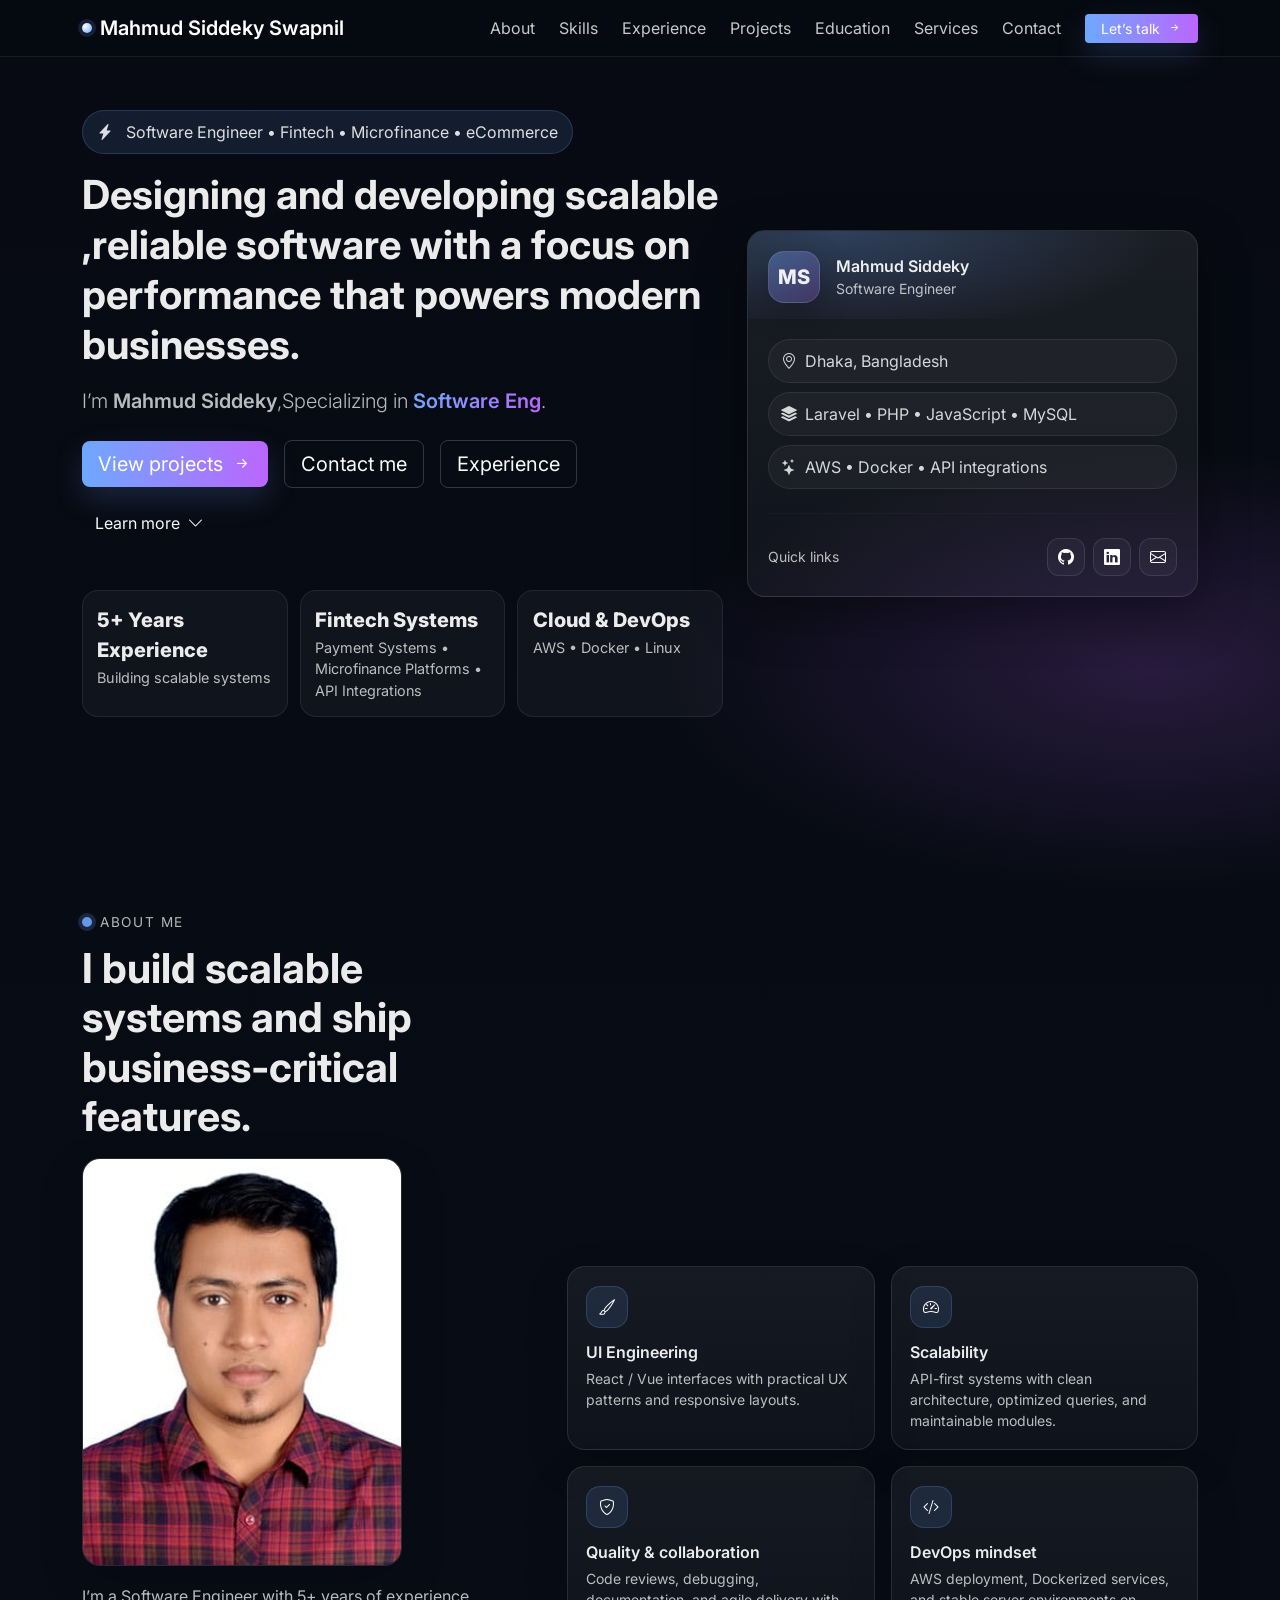
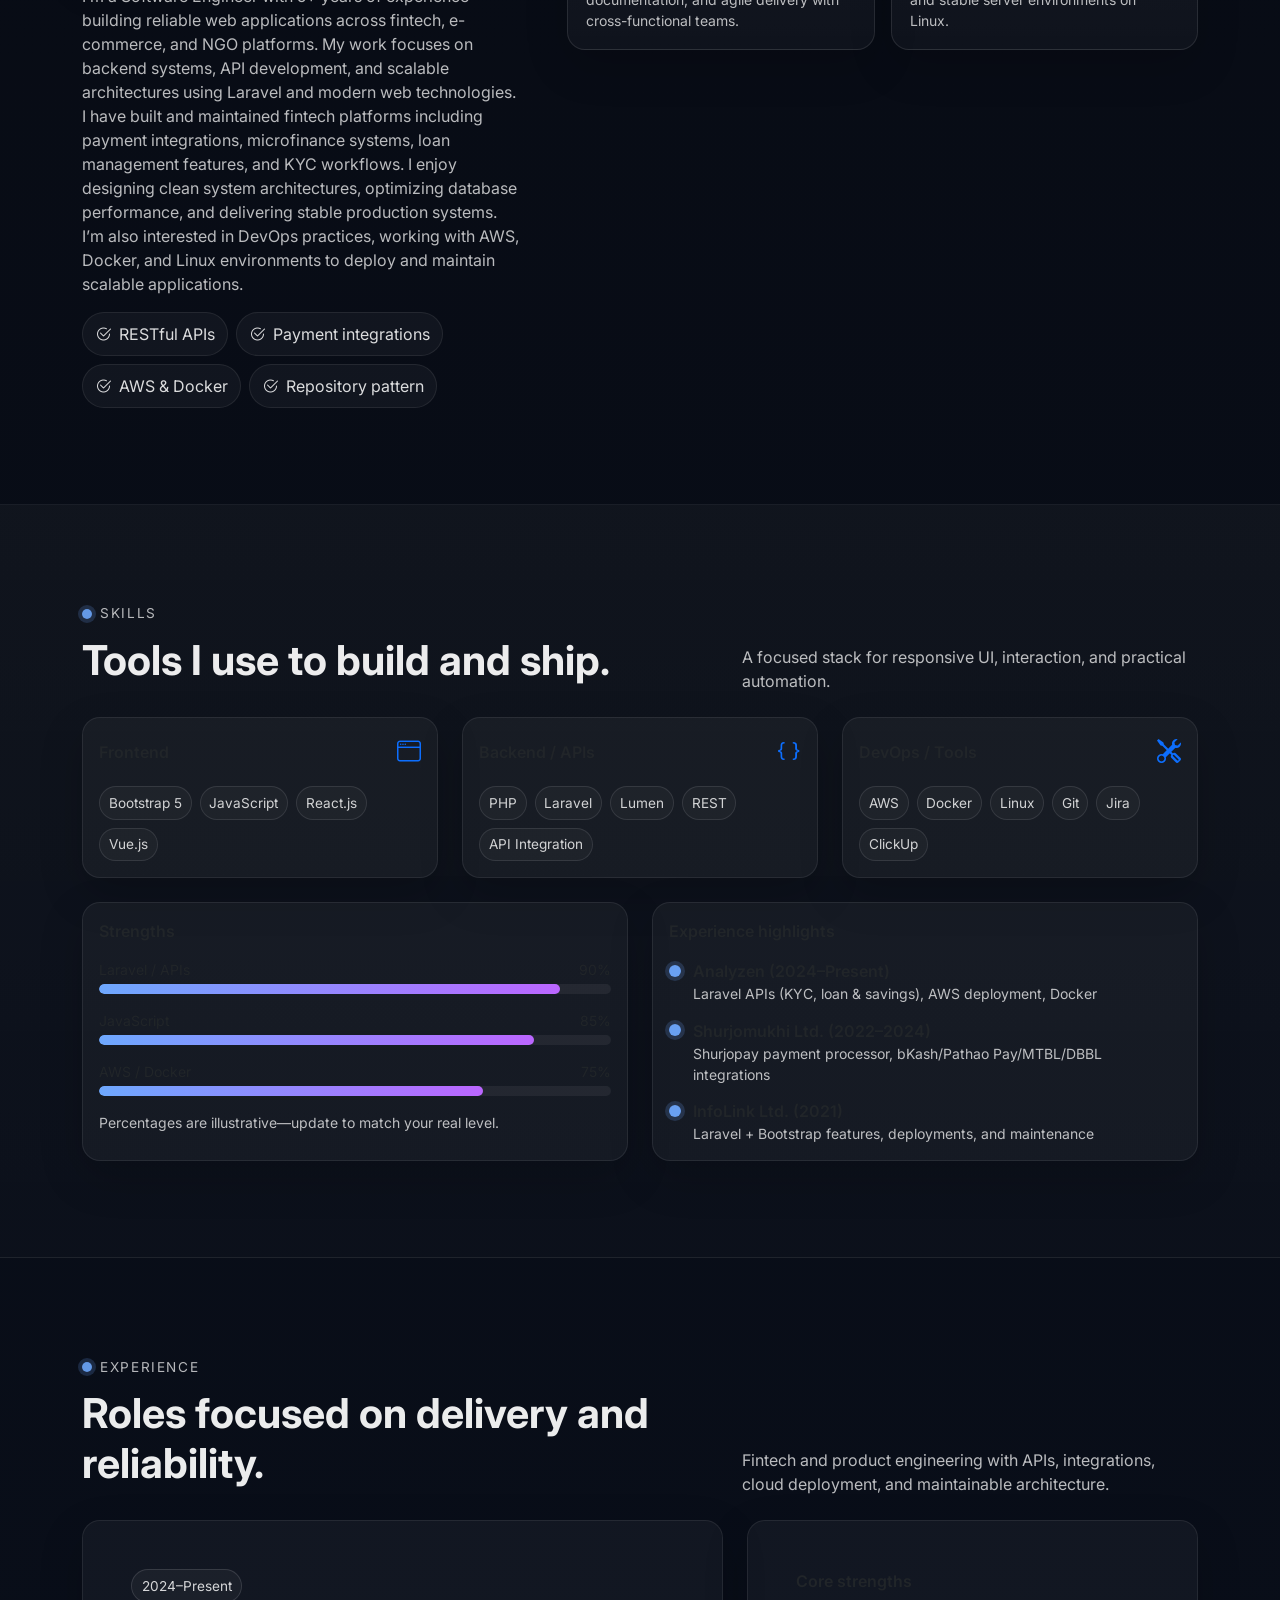
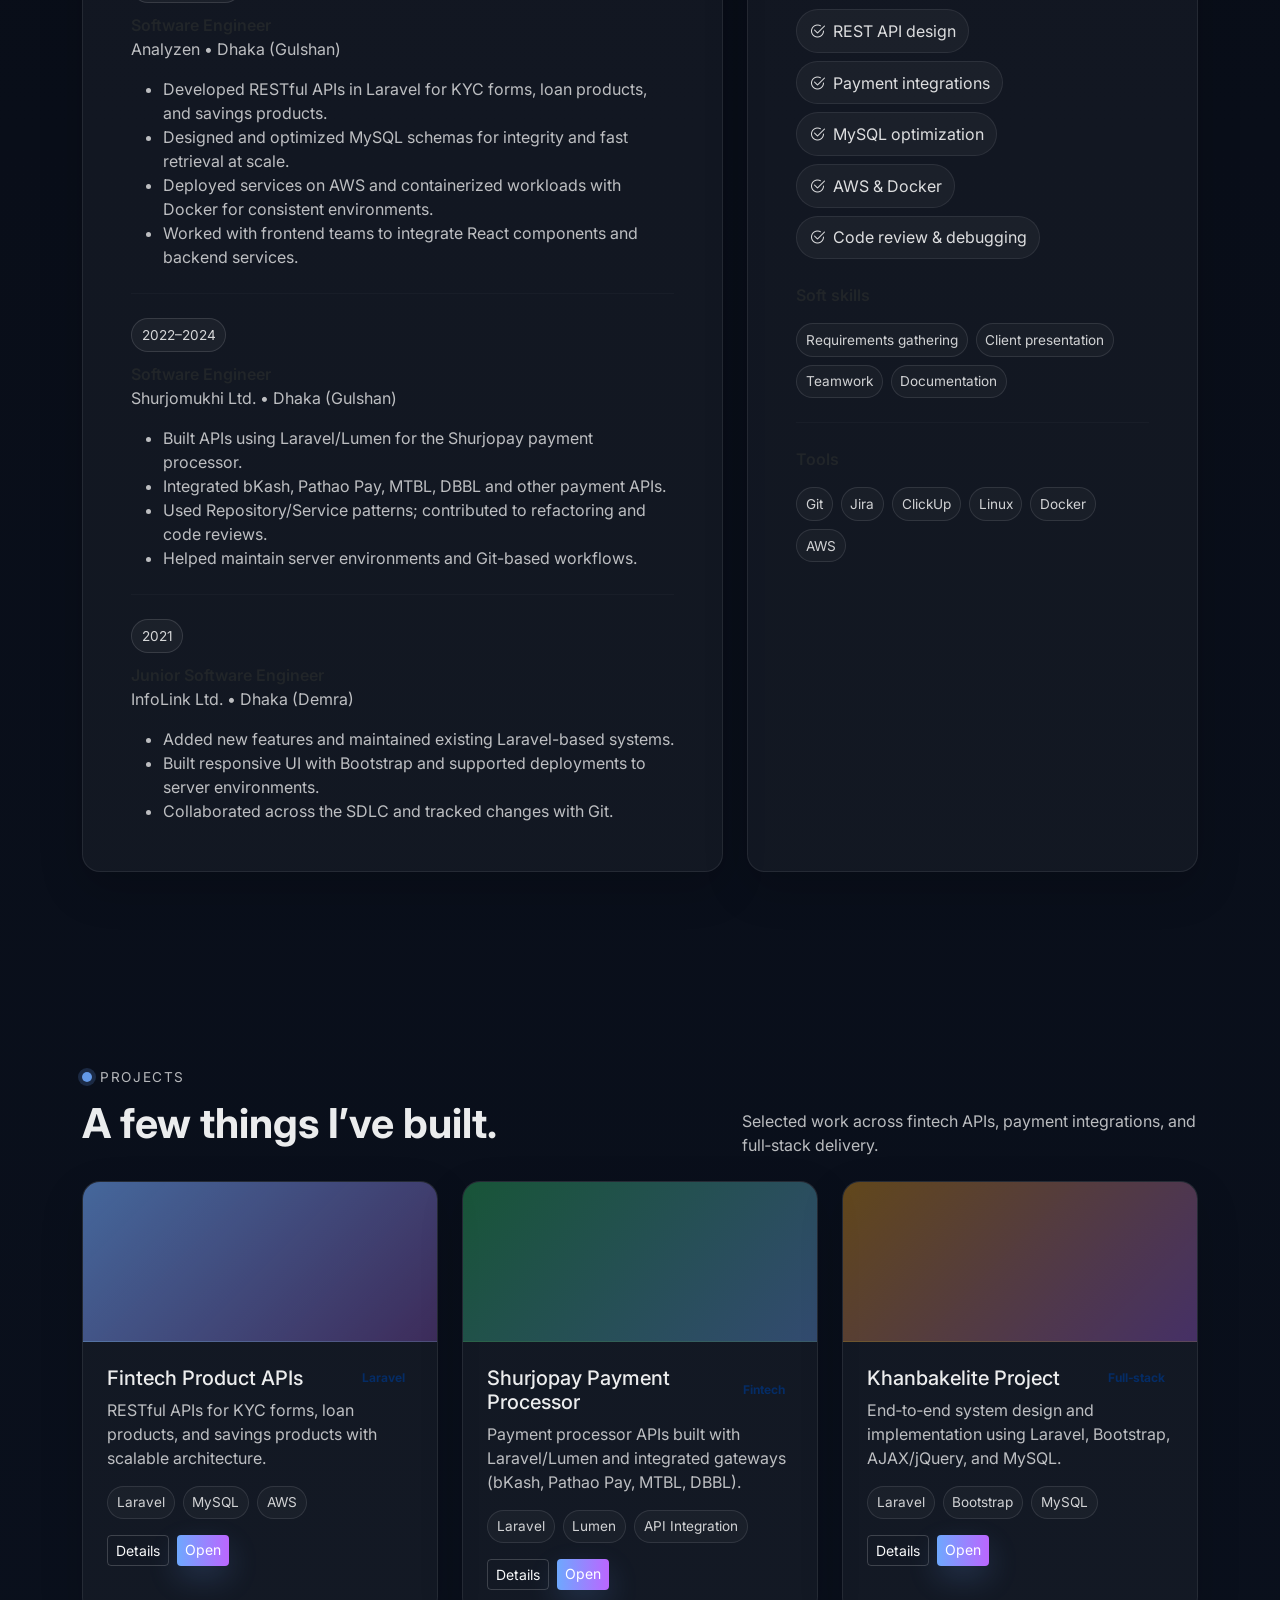
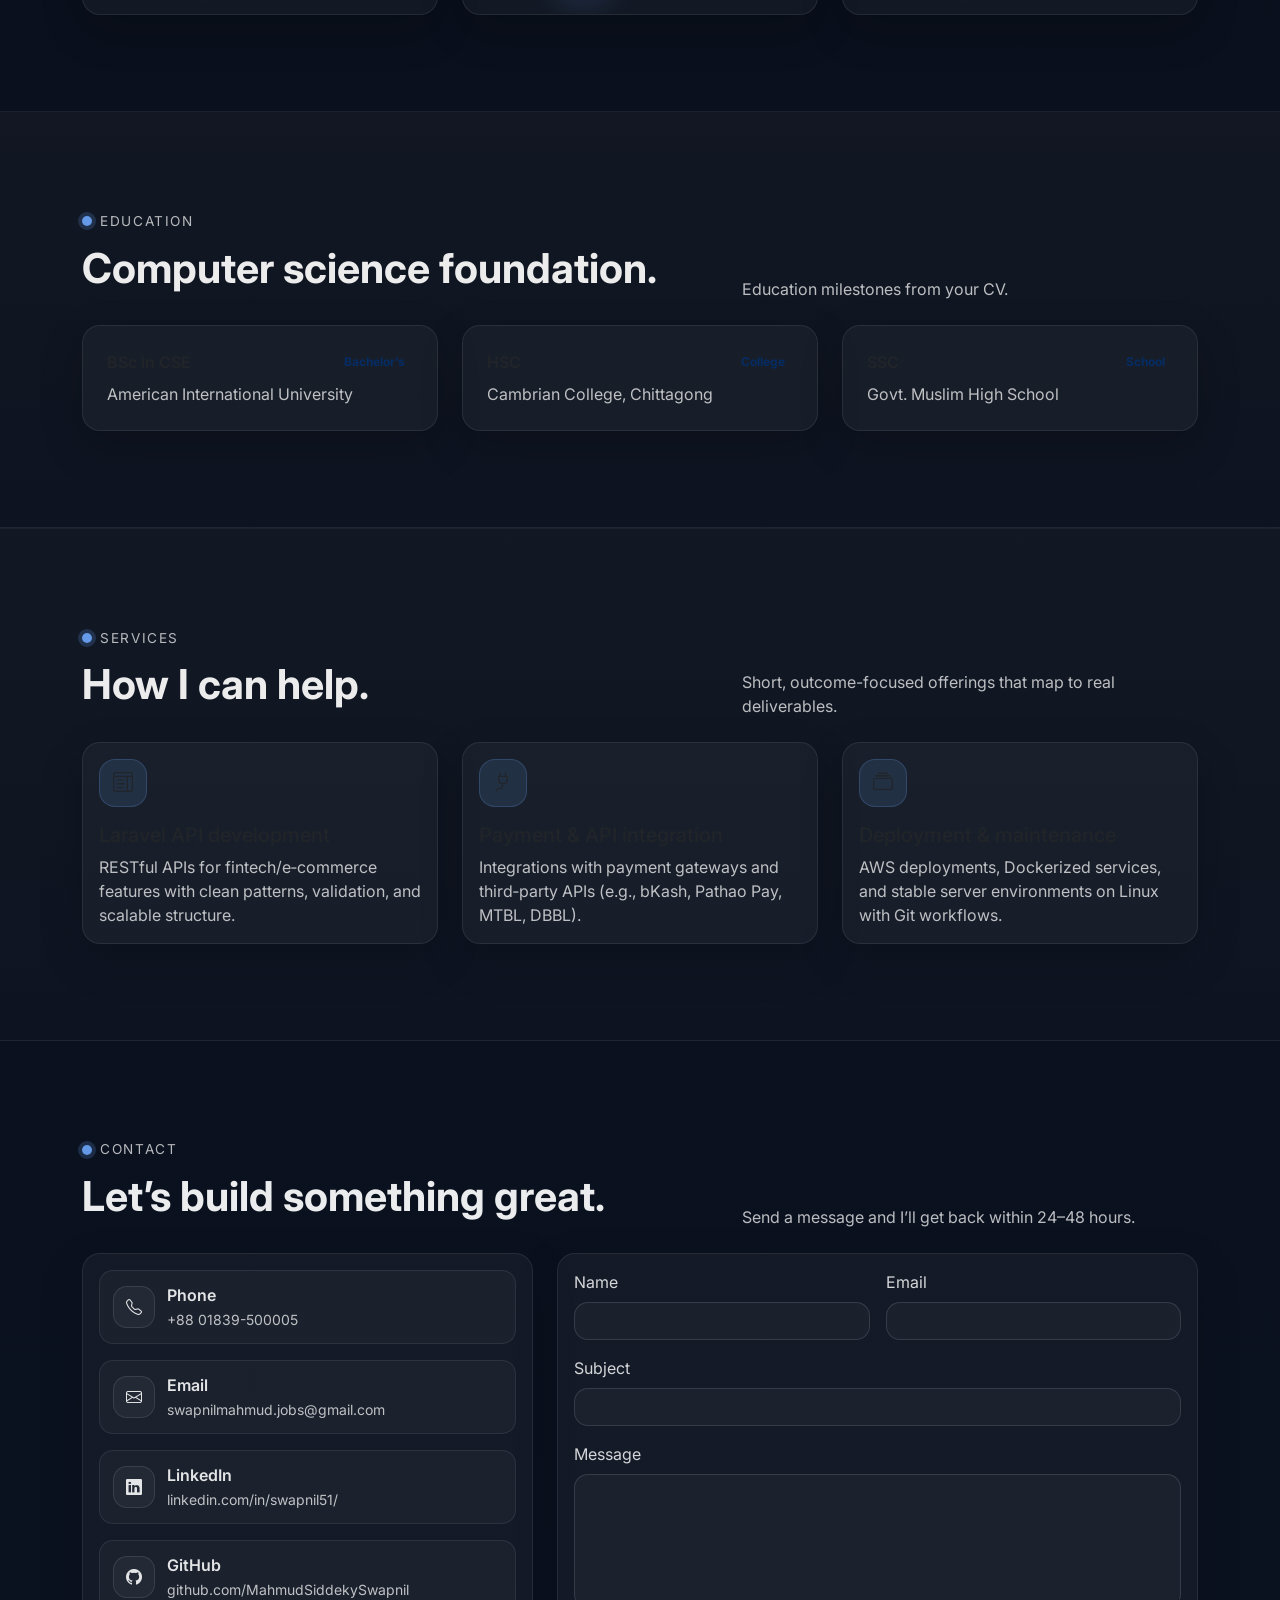
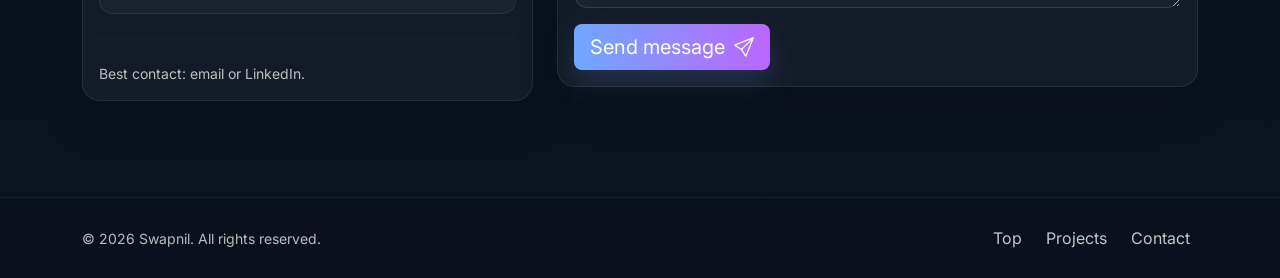
==== commit c38d38cf: "update file" ====
--- a/index.html
+++ b/index.html
@@ -47,7 +47,7 @@
       <div class="container">
         <a class="navbar-brand d-flex align-items-center gap-2" href="#home" aria-label="Go to top">
           <span class="brand-dot" aria-hidden="true"></span>
-          <span class="fw-semibold">Mahmud Siddeky</span>
+          <span class="fw-semibold">Mahmud Siddeky Swapnil</span>
         </a>
 
         <button
@@ -88,17 +88,16 @@
           <div class="col-lg-7">
             <div class="badge-soft mb-3 reveal">
               <i class="bi bi-lightning-charge-fill me-2" aria-hidden="true"></i>
-              Software Engineer • Fintech • eCommerce • NGO
+              Software Engineer • Fintech • Microfinance • eCommerce            
             </div>
 
             <h1 class="display-6 display-md-5 fw-bold lh-sm mb-3 reveal">
-              Building reliable products with Laravel, modern JS, and pragmatic DevOps.
-            </h1>
+             Designing and developing  scalable ,reliable software with a focus on performance that powers modern businesses.            
+           </h1>
 
             <p class="lead text-secondary-emphasis mb-4 reveal">
-              I’m <span class="fw-semibold">Mahmud Siddeky</span>, a results‑driven
-              <span class="text-gradient fw-semibold" id="typedTarget" data-typed='["Laravel APIs","payment integrations","React / Vue UI","AWS & Docker deployments"]'>
-                Software Engineer
+              I’m <span class="fw-semibold">Mahmud Siddeky</span>,Specializing in
+              <span class="text-gradient fw-semibold" id="typedTarget" data-typed='["API Development","Payment Gatewaye integrations","System Design","AWS & Docker deployments","Database Design", "Fintech Solution"]'>Software Engineering
               </span>.
             </p>
 
@@ -119,15 +118,15 @@
 
             <div class="hero-stats mt-4 mt-sm-5 reveal" aria-label="Highlights">
               <div class="stat">
-                <div class="stat-value">5+</div>
-                <div class="stat-label">Years in software</div>
+                <div class="stat-value">5+ Years Experience</div>
+                <div class="stat-label">Building scalable  systems</div>
               </div>
               <div class="stat">
-                <div class="stat-value">Fintech</div>
-                <div class="stat-label">Payment & API systems</div>
+                <div class="stat-value">Fintech Systems</div>
+                <div class="stat-label">Payment Systems • Microfinance Platforms • API Integrations</div>
               </div>
               <div class="stat">
-                <div class="stat-value">DevOps</div>
+                <div class="stat-value">Cloud & DevOps</div>
                 <div class="stat-label">AWS • Docker • Linux</div>
               </div>
             </div>
@@ -199,10 +198,11 @@
               />
             </div>
             <p class="text-secondary-emphasis reveal">
-              Software Engineer with 5+ years of experience across fintech, e‑commerce, and NGO platforms.
-              I build Laravel APIs (KYC, loan & savings products), integrate payment systems, and support
-              deployments with AWS, Docker, and Linux. I care about clean architecture, maintainability,
-              and delivering dependable features.
+              I’m a Software Engineer with 5+ years of experience building reliable web applications across fintech, e-commerce, and NGO platforms. My work focuses on backend systems, API development, and scalable architectures using Laravel and modern web technologies.
+
+              I have built and maintained fintech platforms including payment integrations, microfinance systems, loan management features, and KYC workflows. I enjoy designing clean system architectures, optimizing database performance, and delivering stable production systems.
+
+              I’m also interested in DevOps practices, working with AWS, Docker, and Linux environments to deploy and maintain scalable applications.
             </p>
 
             <div class="d-flex flex-wrap gap-2 mt-3 reveal" aria-label="Highlights">
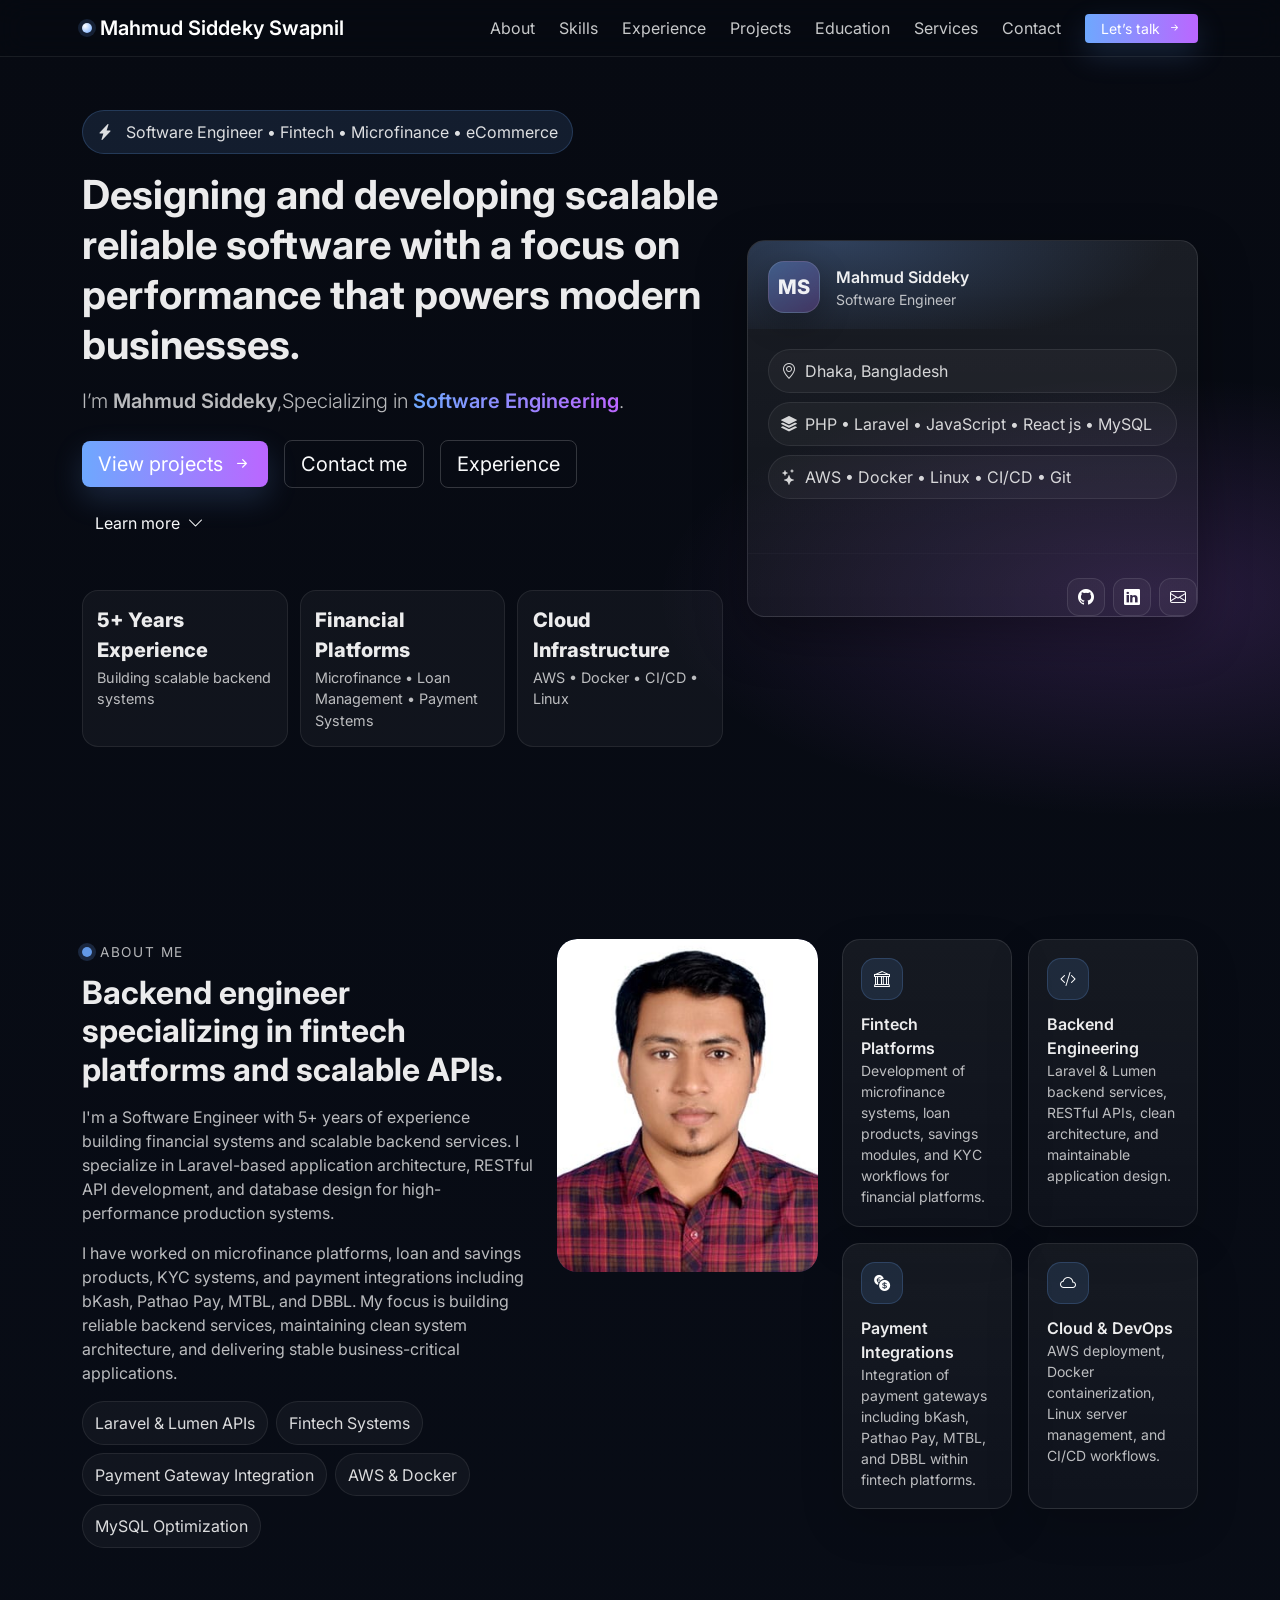
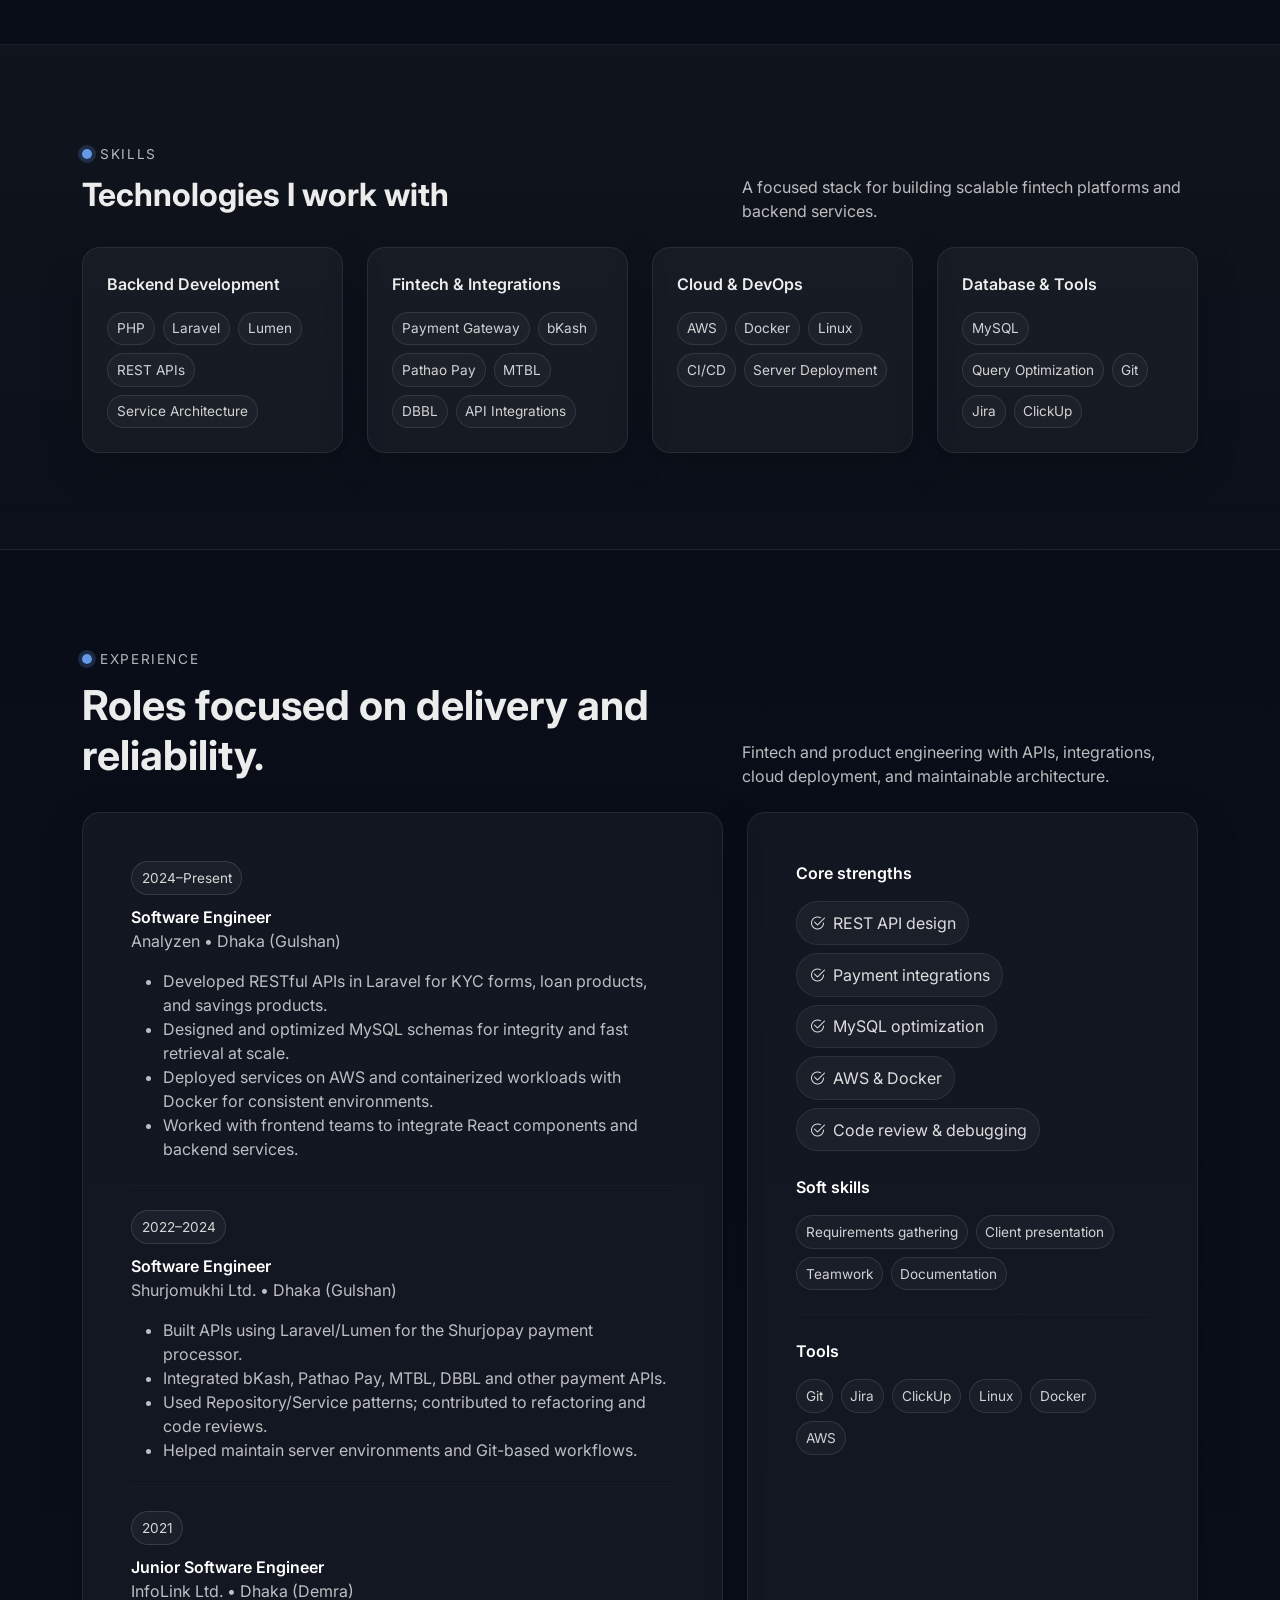
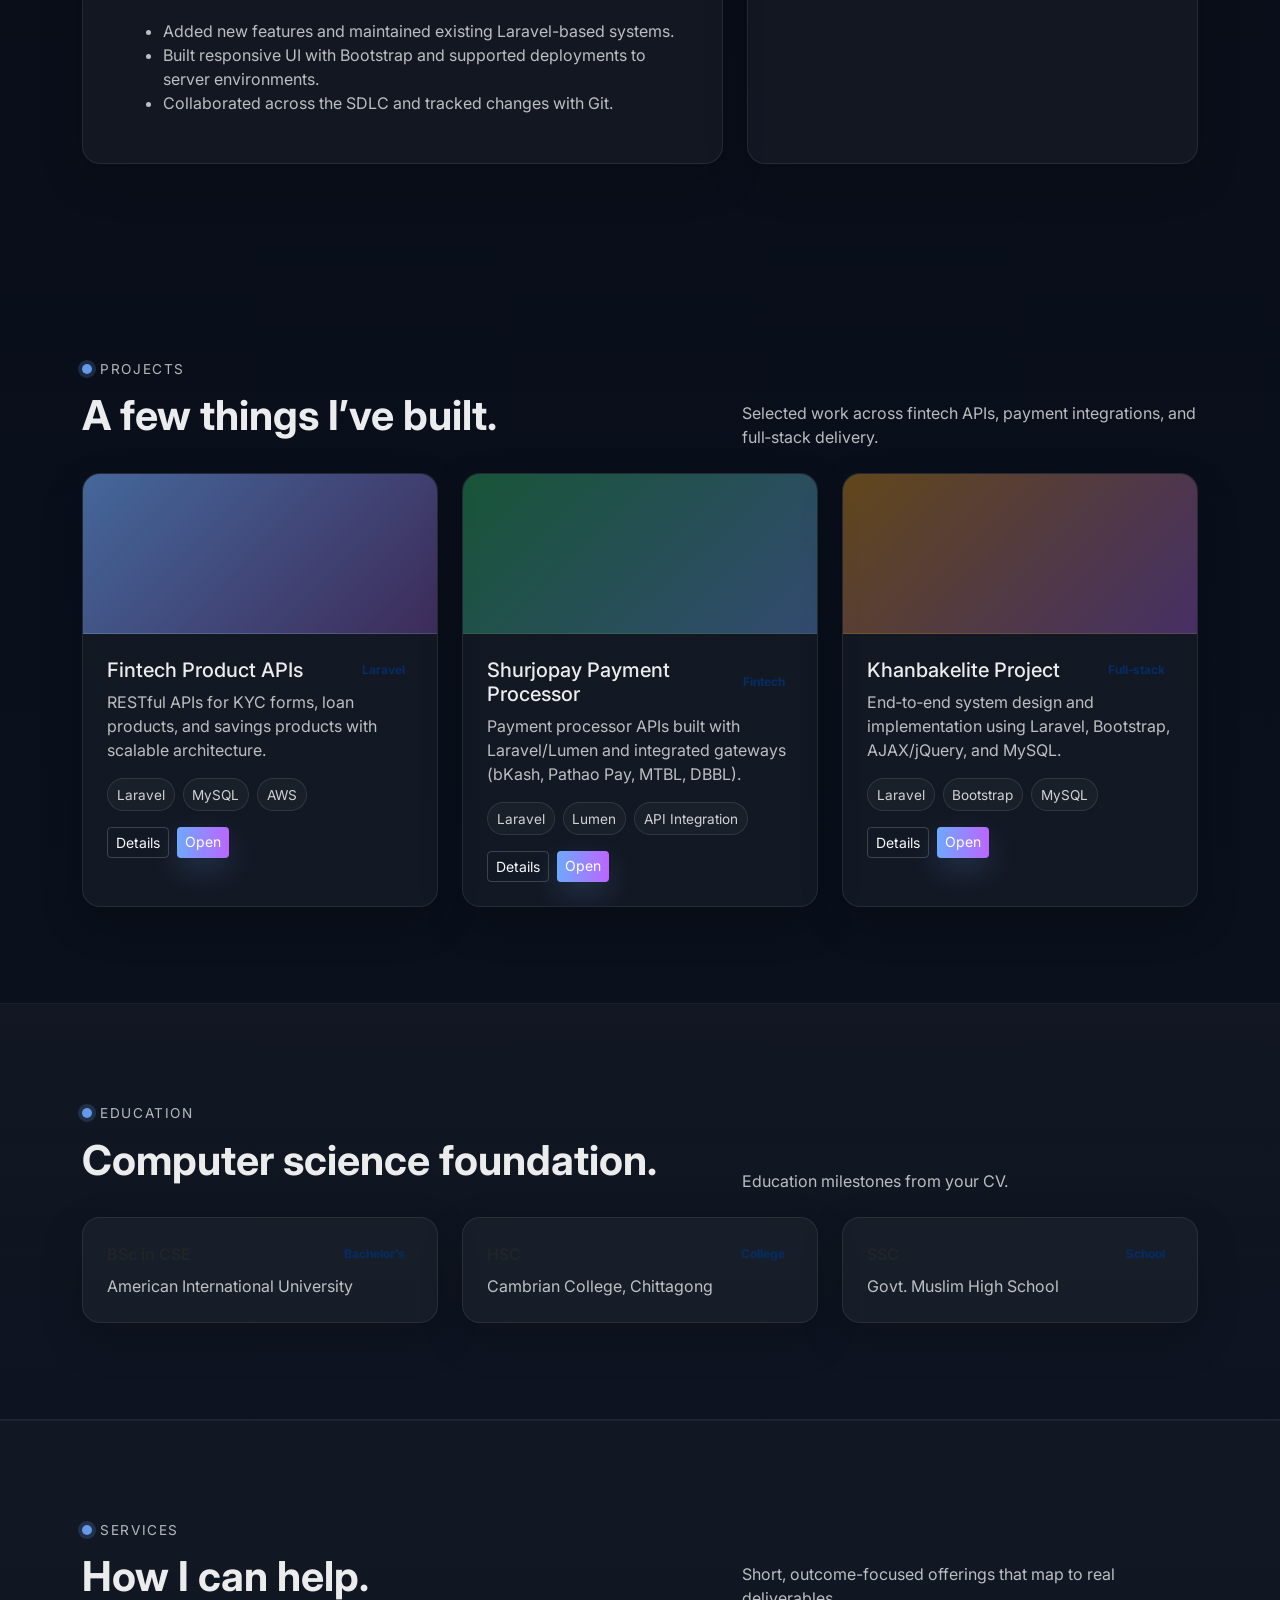
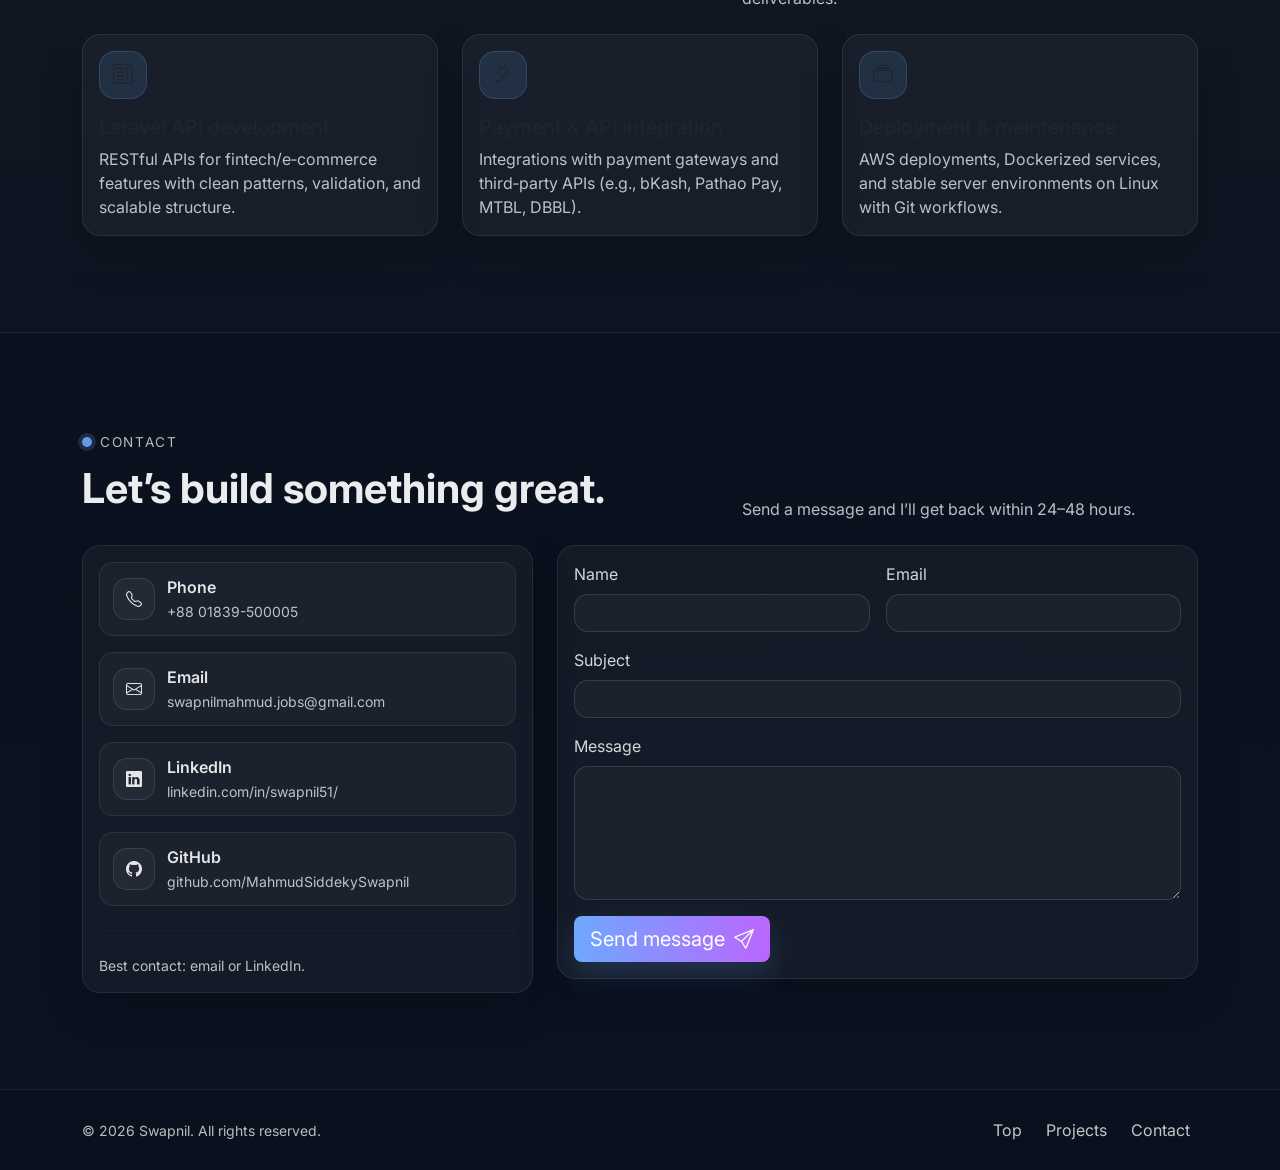
==== commit 194443e2: "update file" ====
--- a/index.html
+++ b/index.html
@@ -92,7 +92,7 @@
             </div>
 
             <h1 class="display-6 display-md-5 fw-bold lh-sm mb-3 reveal">
-             Designing and developing  scalable ,reliable software with a focus on performance that powers modern businesses.            
+             Designing and developing  scalable reliable software with a focus on performance that powers modern businesses.            
            </h1>
 
             <p class="lead text-secondary-emphasis mb-4 reveal">
@@ -119,16 +119,19 @@
             <div class="hero-stats mt-4 mt-sm-5 reveal" aria-label="Highlights">
               <div class="stat">
                 <div class="stat-value">5+ Years Experience</div>
-                <div class="stat-label">Building scalable  systems</div>
-              </div>
+                <div class="stat-label">Building scalable backend systems</div>
+              </div>
+
               <div class="stat">
-                <div class="stat-value">Fintech Systems</div>
-                <div class="stat-label">Payment Systems • Microfinance Platforms • API Integrations</div>
-              </div>
+                <div class="stat-value">Financial Platforms</div>
+                <div class="stat-label">Microfinance • Loan Management • Payment Systems</div>
+              </div>
+
               <div class="stat">
-                <div class="stat-value">Cloud & DevOps</div>
-                <div class="stat-label">AWS • Docker • Linux</div>
-              </div>
+                <div class="stat-value">Cloud Infrastructure</div>
+                <div class="stat-label">AWS • Docker • CI/CD • Linux</div>
+              </div>
+
             </div>
           </div>
 
@@ -143,25 +146,29 @@
                   <div class="text-secondary-emphasis small">Software Engineer</div>
                 </div>
               </div>
-
-              <div class="hero-card-body">
-                <div class="pill">
-                  <i class="bi bi-geo-alt me-2" aria-hidden="true"></i>
-                  Dhaka, Bangladesh
-                </div>
-                <div class="pill">
-                  <i class="bi bi-stack me-2" aria-hidden="true"></i>
-                  Laravel • PHP • JavaScript • MySQL
-                </div>
-                <div class="pill">
-                  <i class="bi bi-stars me-2" aria-hidden="true"></i>
-                  AWS • Docker • API integrations
+                <div class="hero-card-body">
+
+                  <div class="pill">
+                    <i class="bi bi-geo-alt me-2"></i>
+                    Dhaka, Bangladesh
+                  </div>
+
+                  <div class="pill">
+                    <i class="bi bi-stack me-2"></i>
+                    PHP • Laravel • JavaScript • React js • MySQL
+                  </div>
+
+                  <div class="pill">
+                    <i class="bi bi-stars me-2"></i>
+                    AWS • Docker • Linux • CI/CD • Git
+                  </div>
+
                 </div>
 
                 <hr class="border-secondary border-opacity-25 my-4" />
 
                 <div class="d-flex align-items-center justify-content-between">
-                  <div class="small text-secondary-emphasis">Quick links</div>
+                  <div class="small text-secondary-emphasis"></div>
                   <div class="d-flex gap-2">
                     <a class="icon-btn" href="https://github.com/MahmudSiddekySwapnil" aria-label="GitHub">
                       <i class="bi bi-github" aria-hidden="true"></i>
@@ -184,209 +191,186 @@
     <!-- About -->
     <section id="about" class="section">
       <div class="container">
-        <div class="row align-items-center g-4 g-lg-5">
+
+        <div class="row g-4 align-items-start">
+
+          <!-- LEFT TEXT -->
           <div class="col-lg-5">
-            <div class="section-kicker reveal">About me</div>
-            <h2 class="h2 h1-md fw-bold mb-3 reveal">I build scalable systems and ship business‑critical features.</h2>
-            <div class="about-photo-wrap reveal" aria-label="Profile photo">
+
+            <div class="section-kicker">About me</div>
+
+            <h2 class="fw-bold mb-3">
+            Backend engineer specializing in fintech platforms and scalable APIs.
+            </h2>
+
+            <p class="text-secondary-emphasis">
+            I'm a Software Engineer with 5+ years of experience building financial
+            systems and scalable backend services. I specialize in Laravel-based
+            application architecture, RESTful API development, and database design
+            for high-performance production systems.
+            </p>
+
+            <p class="text-secondary-emphasis">
+            I have worked on microfinance platforms, loan and savings products,
+            KYC systems, and payment integrations including bKash, Pathao Pay,
+            MTBL, and DBBL. My focus is building reliable backend services,
+            maintaining clean system architecture, and delivering stable
+            business-critical applications.
+            </p>
+
+            <div class="d-flex flex-wrap gap-2 mt-3">
+              <span class="chip">Laravel & Lumen APIs</span>
+              <span class="chip">Fintech Systems</span>
+              <span class="chip">Payment Gateway Integration</span>
+              <span class="chip">AWS & Docker</span>
+              <span class="chip">MySQL Optimization</span>
+            </div>
+
+          </div>
+
+          <!-- CENTER PHOTO -->
+          <div class="col-lg-3 text-center">
+
+            <div class="about-photo-wrap">
               <img
+                src="./images/mahmud-siddeky.png"
                 class="about-photo"
-                src="./images/mahmud-siddeky.png"
                 alt="Mahmud Siddeky"
-                loading="lazy"
-                decoding="async"
               />
             </div>
-            <p class="text-secondary-emphasis reveal">
-              I’m a Software Engineer with 5+ years of experience building reliable web applications across fintech, e-commerce, and NGO platforms. My work focuses on backend systems, API development, and scalable architectures using Laravel and modern web technologies.
-
-              I have built and maintained fintech platforms including payment integrations, microfinance systems, loan management features, and KYC workflows. I enjoy designing clean system architectures, optimizing database performance, and delivering stable production systems.
-
-              I’m also interested in DevOps practices, working with AWS, Docker, and Linux environments to deploy and maintain scalable applications.
-            </p>
-
-            <div class="d-flex flex-wrap gap-2 mt-3 reveal" aria-label="Highlights">
-              <span class="chip"><i class="bi bi-check2-circle me-2" aria-hidden="true"></i>RESTful APIs</span>
-              <span class="chip"><i class="bi bi-check2-circle me-2" aria-hidden="true"></i>Payment integrations</span>
-              <span class="chip"><i class="bi bi-check2-circle me-2" aria-hidden="true"></i>AWS & Docker</span>
-              <span class="chip"><i class="bi bi-check2-circle me-2" aria-hidden="true"></i>Repository pattern</span>
-            </div>
-          </div>
-
-          <div class="col-lg-7">
-            <div class="glass-grid reveal">
+
+          </div>
+
+          <!-- RIGHT CARDS -->
+          <div class="col-lg-4">
+
+            <div class="glass-grid">
               <div class="glass-card">
-                <div class="glass-icon"><i class="bi bi-brush" aria-hidden="true"></i></div>
-                <div class="fw-semibold">UI Engineering</div>
-                <div class="small text-secondary-emphasis mt-1">
-                  React / Vue interfaces with practical UX patterns and responsive layouts.
-                </div>
-              </div>
+              <div class="glass-icon"><i class="bi bi-bank"></i></div>
+              <div class="fw-semibold">Fintech Platforms</div>
+              <div class="small text-secondary-emphasis">
+                Development of microfinance systems, loan products,
+                savings modules, and KYC workflows for financial platforms.
+              </div>
+            </div>
+
               <div class="glass-card">
-                <div class="glass-icon"><i class="bi bi-speedometer2" aria-hidden="true"></i></div>
-                <div class="fw-semibold">Scalability</div>
-                <div class="small text-secondary-emphasis mt-1">
-                  API-first systems with clean architecture, optimized queries, and maintainable modules.
-                </div>
-              </div>
+                <div class="glass-icon"><i class="bi bi-code-slash"></i></div>
+                <div class="fw-semibold">Backend Engineering</div>
+                <div class="small text-secondary-emphasis">
+                  Laravel & Lumen backend services, RESTful APIs,
+                  clean architecture, and maintainable application design.
+                </div>
+              </div>
+
               <div class="glass-card">
-                <div class="glass-icon"><i class="bi bi-shield-check" aria-hidden="true"></i></div>
-                <div class="fw-semibold">Quality & collaboration</div>
-                <div class="small text-secondary-emphasis mt-1">
-                  Code reviews, debugging, documentation, and agile delivery with cross-functional teams.
-                </div>
-              </div>
-              <div class="glass-card">
-                <div class="glass-icon"><i class="bi bi-code-slash" aria-hidden="true"></i></div>
-                <div class="fw-semibold">DevOps mindset</div>
-                <div class="small text-secondary-emphasis mt-1">
-                  AWS deployment, Dockerized services, and stable server environments on Linux.
-                </div>
-              </div>
-            </div>
-          </div>
-        </div>
+              <div class="glass-icon"><i class="bi bi-currency-exchange"></i></div>
+              <div class="fw-semibold">Payment Integrations</div>
+              <div class="small text-secondary-emphasis">
+                Integration of payment gateways including
+                bKash, Pathao Pay, MTBL, and DBBL within fintech platforms.
+              </div>
+            </div>
+
+             <div class="glass-card">
+              <div class="glass-icon"><i class="bi bi-cloud"></i></div>
+              <div class="fw-semibold">Cloud & DevOps</div>
+              <div class="small text-secondary-emphasis">
+                AWS deployment, Docker containerization,
+                Linux server management, and CI/CD workflows.
+              </div>
+            </div>
+
+            </div>
+
+          </div>
+
+        </div>
+
       </div>
     </section>
 
     <!-- Skills -->
     <section id="skills" class="section section-alt">
       <div class="container">
+
         <div class="row align-items-end g-3 mb-4">
           <div class="col-lg-7">
-            <div class="section-kicker reveal">Skills</div>
-            <h2 class="h2 h1-md fw-bold reveal">Tools I use to build and ship.</h2>
+            <div class="section-kicker">Skills</div>
+            <h2 class="fw-bold">Technologies I work with</h2>
           </div>
           <div class="col-lg-5">
-            <p class="text-secondary-emphasis mb-0 reveal">
-              A focused stack for responsive UI, interaction, and practical automation.
+            <p class="text-secondary-emphasis mb-0">
+              A focused stack for building scalable fintech platforms and backend services.
             </p>
           </div>
         </div>
 
-        <div class="row g-3 g-lg-4">
-          <div class="col-md-6 col-lg-4 reveal">
-            <div class="card card-modern h-100">
-              <div class="card-body">
-                <div class="d-flex align-items-center justify-content-between mb-3">
-                  <div class="fw-semibold">Frontend</div>
-                  <i class="bi bi-window fs-4 text-primary" aria-hidden="true"></i>
-                </div>
-                <div class="d-flex flex-wrap gap-2">
-                  <span class="tag">Bootstrap 5</span>
-                  <span class="tag">JavaScript</span>
-                  <span class="tag">React.js</span>
-                  <span class="tag">Vue.js</span>
-                </div>
-              </div>
-            </div>
-          </div>
-
-          <div class="col-md-6 col-lg-4 reveal">
-            <div class="card card-modern h-100">
-              <div class="card-body">
-                <div class="d-flex align-items-center justify-content-between mb-3">
-                  <div class="fw-semibold">Backend / APIs</div>
-                  <i class="bi bi-braces fs-4 text-primary" aria-hidden="true"></i>
-                </div>
-                <div class="d-flex flex-wrap gap-2">
-                  <span class="tag">PHP</span>
-                  <span class="tag">Laravel</span>
-                  <span class="tag">Lumen</span>
-                  <span class="tag">REST</span>
-                  <span class="tag">API Integration</span>
-                </div>
-              </div>
-            </div>
-          </div>
-
-          <div class="col-md-6 col-lg-4 reveal">
-            <div class="card card-modern h-100">
-              <div class="card-body">
-                <div class="d-flex align-items-center justify-content-between mb-3">
-                  <div class="fw-semibold">DevOps / Tools</div>
-                  <i class="bi bi-tools fs-4 text-primary" aria-hidden="true"></i>
-                </div>
-                <div class="d-flex flex-wrap gap-2">
-                  <span class="tag">AWS</span>
-                  <span class="tag">Docker</span>
-                  <span class="tag">Linux</span>
-                  <span class="tag">Git</span>
-                  <span class="tag">Jira</span>
-                  <span class="tag">ClickUp</span>
-                </div>
-              </div>
-            </div>
-          </div>
-
-          <div class="col-md-6 col-lg-6 reveal">
-            <div class="card card-modern h-100">
-              <div class="card-body">
-                <div class="fw-semibold mb-3">Strengths</div>
-                <div class="progress-list">
-                  <div class="progress-item">
-                    <div class="d-flex justify-content-between small mb-1">
-                      <span>Laravel / APIs</span><span>90%</span>
-                    </div>
-                    <div class="progress" role="progressbar" aria-label="Laravel / APIs" aria-valuenow="90" aria-valuemin="0" aria-valuemax="100">
-                      <div class="progress-bar" style="width: 0%" data-progress="90"></div>
-                    </div>
-                  </div>
-                  <div class="progress-item">
-                    <div class="d-flex justify-content-between small mb-1">
-                      <span>JavaScript</span><span>85%</span>
-                    </div>
-                    <div class="progress" role="progressbar" aria-label="JavaScript" aria-valuenow="85" aria-valuemin="0" aria-valuemax="100">
-                      <div class="progress-bar" style="width: 0%" data-progress="85"></div>
-                    </div>
-                  </div>
-                  <div class="progress-item">
-                    <div class="d-flex justify-content-between small mb-1">
-                      <span>AWS / Docker</span><span>75%</span>
-                    </div>
-                    <div class="progress" role="progressbar" aria-label="AWS / Docker" aria-valuenow="75" aria-valuemin="0" aria-valuemax="100">
-                      <div class="progress-bar" style="width: 0%" data-progress="75"></div>
-                    </div>
-                  </div>
-                </div>
-                <div class="small text-secondary-emphasis mt-3">
-                  Percentages are illustrative—update to match your real level.
-                </div>
-              </div>
-            </div>
-          </div>
-
-          <div class="col-md-6 col-lg-6 reveal">
-            <div class="card card-modern h-100">
-              <div class="card-body">
-                <div class="fw-semibold mb-3">Experience highlights</div>
-                <div class="timeline">
-                  <div class="timeline-item">
-                    <div class="timeline-dot" aria-hidden="true"></div>
-                    <div>
-                      <div class="fw-semibold">Analyzen (2024–Present)</div>
-                      <div class="small text-secondary-emphasis">Laravel APIs (KYC, loan & savings), AWS deployment, Docker</div>
-                    </div>
-                  </div>
-                  <div class="timeline-item">
-                    <div class="timeline-dot" aria-hidden="true"></div>
-                    <div>
-                      <div class="fw-semibold">Shurjomukhi Ltd. (2022–2024)</div>
-                      <div class="small text-secondary-emphasis">Shurjopay payment processor, bKash/Pathao Pay/MTBL/DBBL integrations</div>
-                    </div>
-                  </div>
-                  <div class="timeline-item">
-                    <div class="timeline-dot" aria-hidden="true"></div>
-                    <div>
-                      <div class="fw-semibold">InfoLink Ltd. (2021)</div>
-                      <div class="small text-secondary-emphasis">Laravel + Bootstrap features, deployments, and maintenance</div>
-                    </div>
-                  </div>
-                </div>
-              </div>
-            </div>
-          </div>
-        </div>
+        <div class="row g-4">
+
+          <!-- Backend -->
+          <div class="col-md-6 col-lg-3">
+            <div class="card-modern h-100 p-4">
+              <div class="fw-semibold mb-3">Backend Development</div>
+
+              <div class="d-flex flex-wrap gap-2">
+                <span class="tag">PHP</span>
+                <span class="tag">Laravel</span>
+                <span class="tag">Lumen</span>
+                <span class="tag">REST APIs</span>
+                <span class="tag">Service Architecture</span>
+              </div>
+            </div>
+          </div>
+
+          <!-- Fintech -->
+          <div class="col-md-6 col-lg-3">
+            <div class="card-modern h-100 p-4">
+              <div class="fw-semibold mb-3">Fintech & Integrations</div>
+
+              <div class="d-flex flex-wrap gap-2">
+                <span class="tag">Payment Gateway</span>
+                <span class="tag">bKash</span>
+                <span class="tag">Pathao Pay</span>
+                <span class="tag">MTBL</span>
+                <span class="tag">DBBL</span>
+                <span class="tag">API Integrations</span>
+              </div>
+            </div>
+          </div>
+
+          <!-- Cloud -->
+          <div class="col-md-6 col-lg-3">
+            <div class="card-modern h-100 p-4">
+              <div class="fw-semibold mb-3">Cloud & DevOps</div>
+
+              <div class="d-flex flex-wrap gap-2">
+                <span class="tag">AWS</span>
+                <span class="tag">Docker</span>
+                <span class="tag">Linux</span>
+                <span class="tag">CI/CD</span>
+                <span class="tag">Server Deployment</span>
+              </div>
+            </div>
+          </div>
+
+          <!-- Database -->
+          <div class="col-md-6 col-lg-3">
+            <div class="card-modern h-100 p-4">
+              <div class="fw-semibold mb-3">Database & Tools</div>
+
+              <div class="d-flex flex-wrap gap-2">
+                <span class="tag">MySQL</span>
+                <span class="tag">Query Optimization</span>
+                <span class="tag">Git</span>
+                <span class="tag">Jira</span>
+                <span class="tag">ClickUp</span>
+              </div>
+            </div>
+          </div>
+
+        </div>
+
       </div>
     </section>
 
@@ -411,8 +395,8 @@
               <div class="card-body p-4 p-md-5">
                 <div class="resume-item">
                   <div class="resume-badge">2024–Present</div>
-                  <div class="fw-semibold">Software Engineer</div>
-                  <div class="text-secondary-emphasis">Analyzen • Dhaka (Gulshan)</div>
+                  <div class="fw-semibold text-white">Software Engineer</div>
+                  <div class="text-secondary-emphasis text-white mb-3">Analyzen • Dhaka (Gulshan)</div>
                   <ul class="text-secondary-emphasis mt-3 mb-0">
                     <li>Developed RESTful APIs in Laravel for KYC forms, loan products, and savings products.</li>
                     <li>Designed and optimized MySQL schemas for integrity and fast retrieval at scale.</li>
@@ -425,8 +409,8 @@
 
                 <div class="resume-item">
                   <div class="resume-badge">2022–2024</div>
-                  <div class="fw-semibold">Software Engineer</div>
-                  <div class="text-secondary-emphasis">Shurjomukhi Ltd. • Dhaka (Gulshan)</div>
+                  <div class="fw-semibold text-white">Software Engineer</div>
+                  <div class="text-secondary-emphasis text-white mb-3">Shurjomukhi Ltd. • Dhaka (Gulshan)</div>
                   <ul class="text-secondary-emphasis mt-3 mb-0">
                     <li>Built APIs using Laravel/Lumen for the Shurjopay payment processor.</li>
                     <li>Integrated bKash, Pathao Pay, MTBL, DBBL and other payment APIs.</li>
@@ -439,8 +423,8 @@
 
                 <div class="resume-item">
                   <div class="resume-badge">2021</div>
-                  <div class="fw-semibold">Junior Software Engineer</div>
-                  <div class="text-secondary-emphasis">InfoLink Ltd. • Dhaka (Demra)</div>
+                  <div class="fw-semibold text-white">Junior Software Engineer</div>
+                  <div class="text-secondary-emphasis text-white mb-3">InfoLink Ltd. • Dhaka (Demra)</div>
                   <ul class="text-secondary-emphasis mt-3 mb-0">
                     <li>Added new features and maintained existing Laravel-based systems.</li>
                     <li>Built responsive UI with Bootstrap and supported deployments to server environments.</li>
@@ -454,7 +438,7 @@
           <div class="col-lg-5 reveal">
             <div class="card card-modern h-100">
               <div class="card-body p-4 p-md-5">
-                <div class="fw-semibold mb-3">Core strengths</div>
+                <div class="fw-semibold text-white mb-3">Core strengths</div>
                 <div class="d-flex flex-wrap gap-2 mb-4">
                   <span class="chip"><i class="bi bi-check2-circle me-2" aria-hidden="true"></i>REST API design</span>
                   <span class="chip"><i class="bi bi-check2-circle me-2" aria-hidden="true"></i>Payment integrations</span>
@@ -463,7 +447,7 @@
                   <span class="chip"><i class="bi bi-check2-circle me-2" aria-hidden="true"></i>Code review & debugging</span>
                 </div>
 
-                <div class="fw-semibold mb-3">Soft skills</div>
+                <div class="fw-semibold text-white mb-3">Soft skills</div>
                 <div class="d-flex flex-wrap gap-2">
                   <span class="tag">Requirements gathering</span>
                   <span class="tag">Client presentation</span>
@@ -473,7 +457,7 @@
 
                 <hr class="border-secondary border-opacity-25 my-4" />
 
-                <div class="fw-semibold mb-3">Tools</div>
+                <div class="fw-semibold text-white mb-3">Tools</div>
                 <div class="d-flex flex-wrap gap-2">
                   <span class="tag">Git</span>
                   <span class="tag">Jira</span>
--- a/css/style.css
+++ b/css/style.css
@@ -264,20 +264,44 @@
   gap: 1rem;
 }
 .about-photo-wrap{
-  width: 100%;
-  max-width: 320px;
-  margin: 1rem 0 1.15rem;
-  border-radius: var(--radius);
+  position:relative;
+    border-radius: 20px;
   overflow: hidden;
-  border: 1px solid rgba(255,255,255,.10);
-  background: rgba(255,255,255,.03);
-  box-shadow: 0 16px 44px rgba(0,0,0,.18);
-}
+}
+
 .about-photo{
-  width: 100%;
-  height: auto;
+  width:100%;
   display:block;
-}
+    border-radius: 20px;
+  overflow: hidden;
+}
+
+.about-photo-wrap::before{
+  content:"";
+  position:absolute;
+  inset:-20px;
+  background: radial-gradient(circle,#6ea8fe33,transparent);
+  filter:blur(20px);
+  z-index:-1;
+}
+
+.about-photo-wrap::after{
+  content:"";
+  position:absolute;
+  inset:-2px;
+  border-radius:20px;
+  background:linear-gradient(120deg,#6ea8fe,#b6f);
+  z-index:-1;
+  filter:blur(12px);
+  opacity:.35;
+}
+@media (max-width: 991px){
+  .about-photo-wrap{
+    margin-left:auto;
+    margin-right:auto;
+  }
+}
+
 .glass-card{
   padding: 1.15rem 1.15rem;
   border-radius: var(--radius);
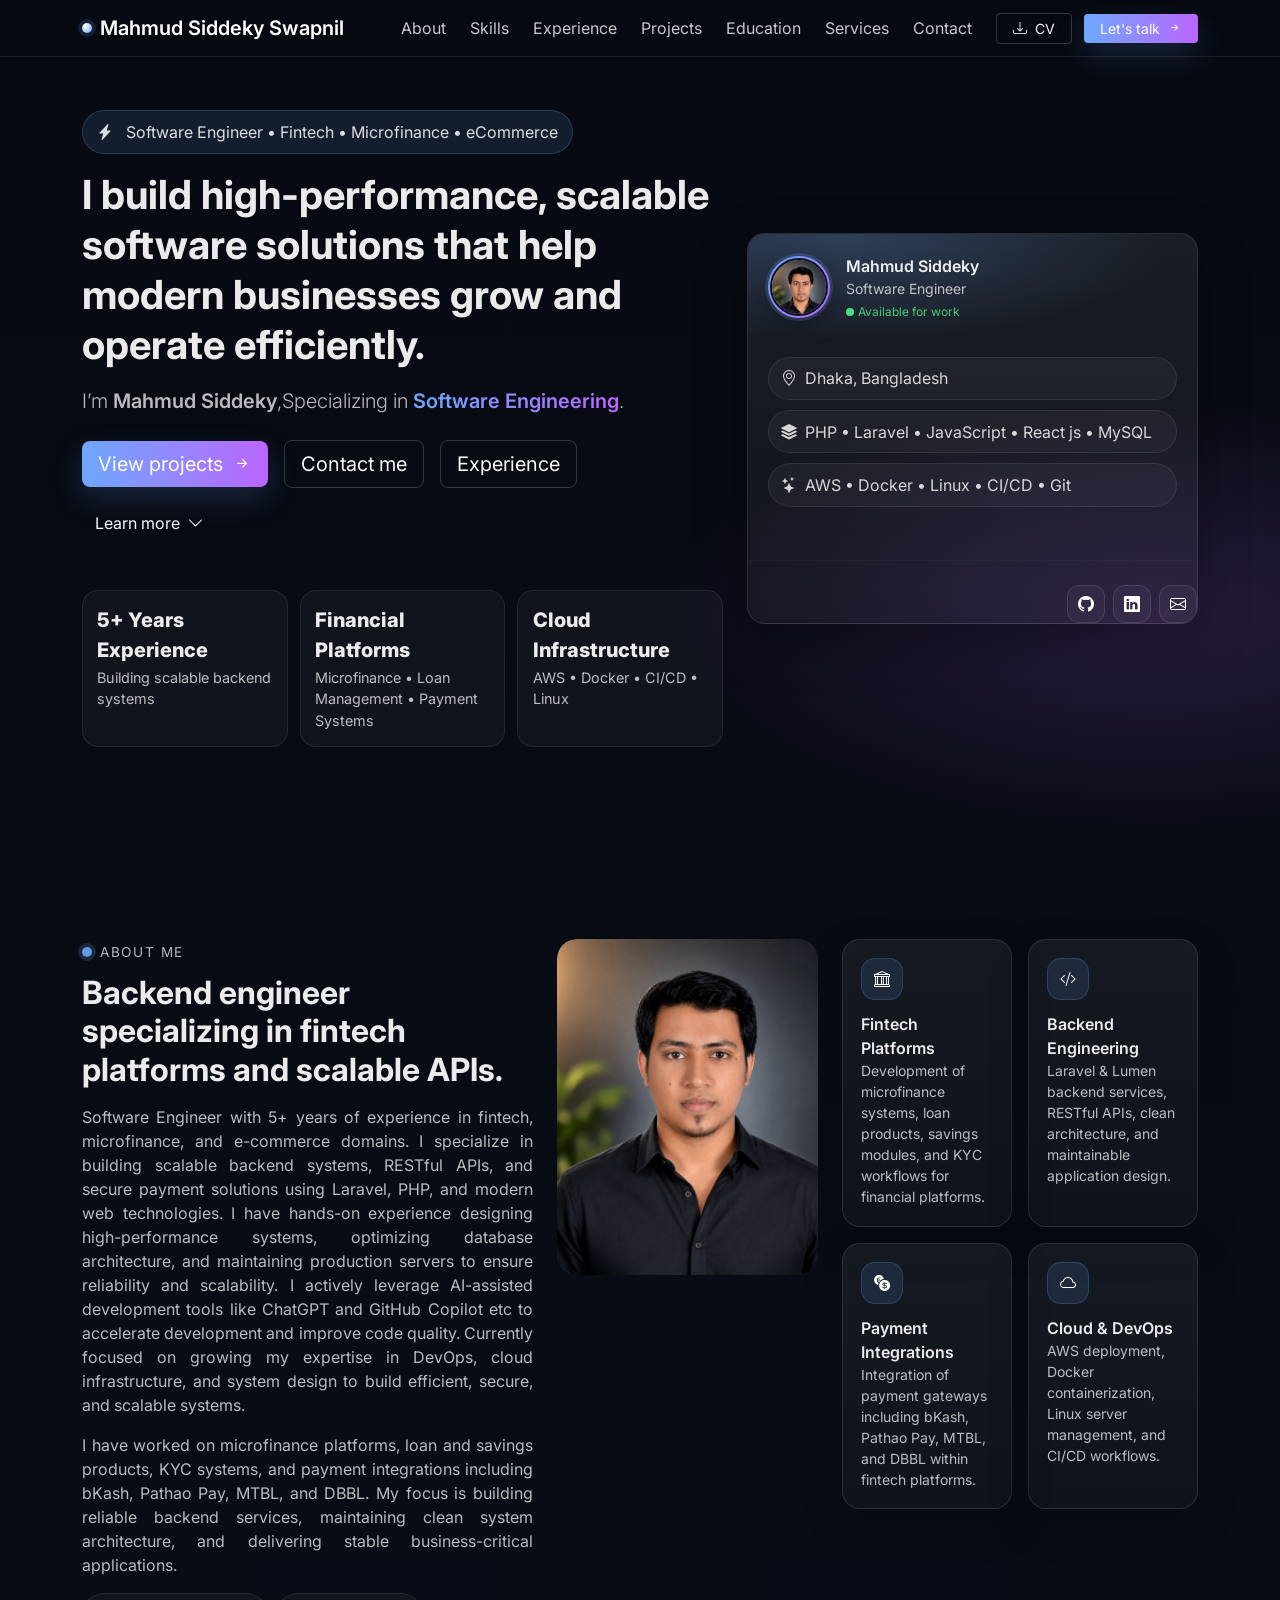
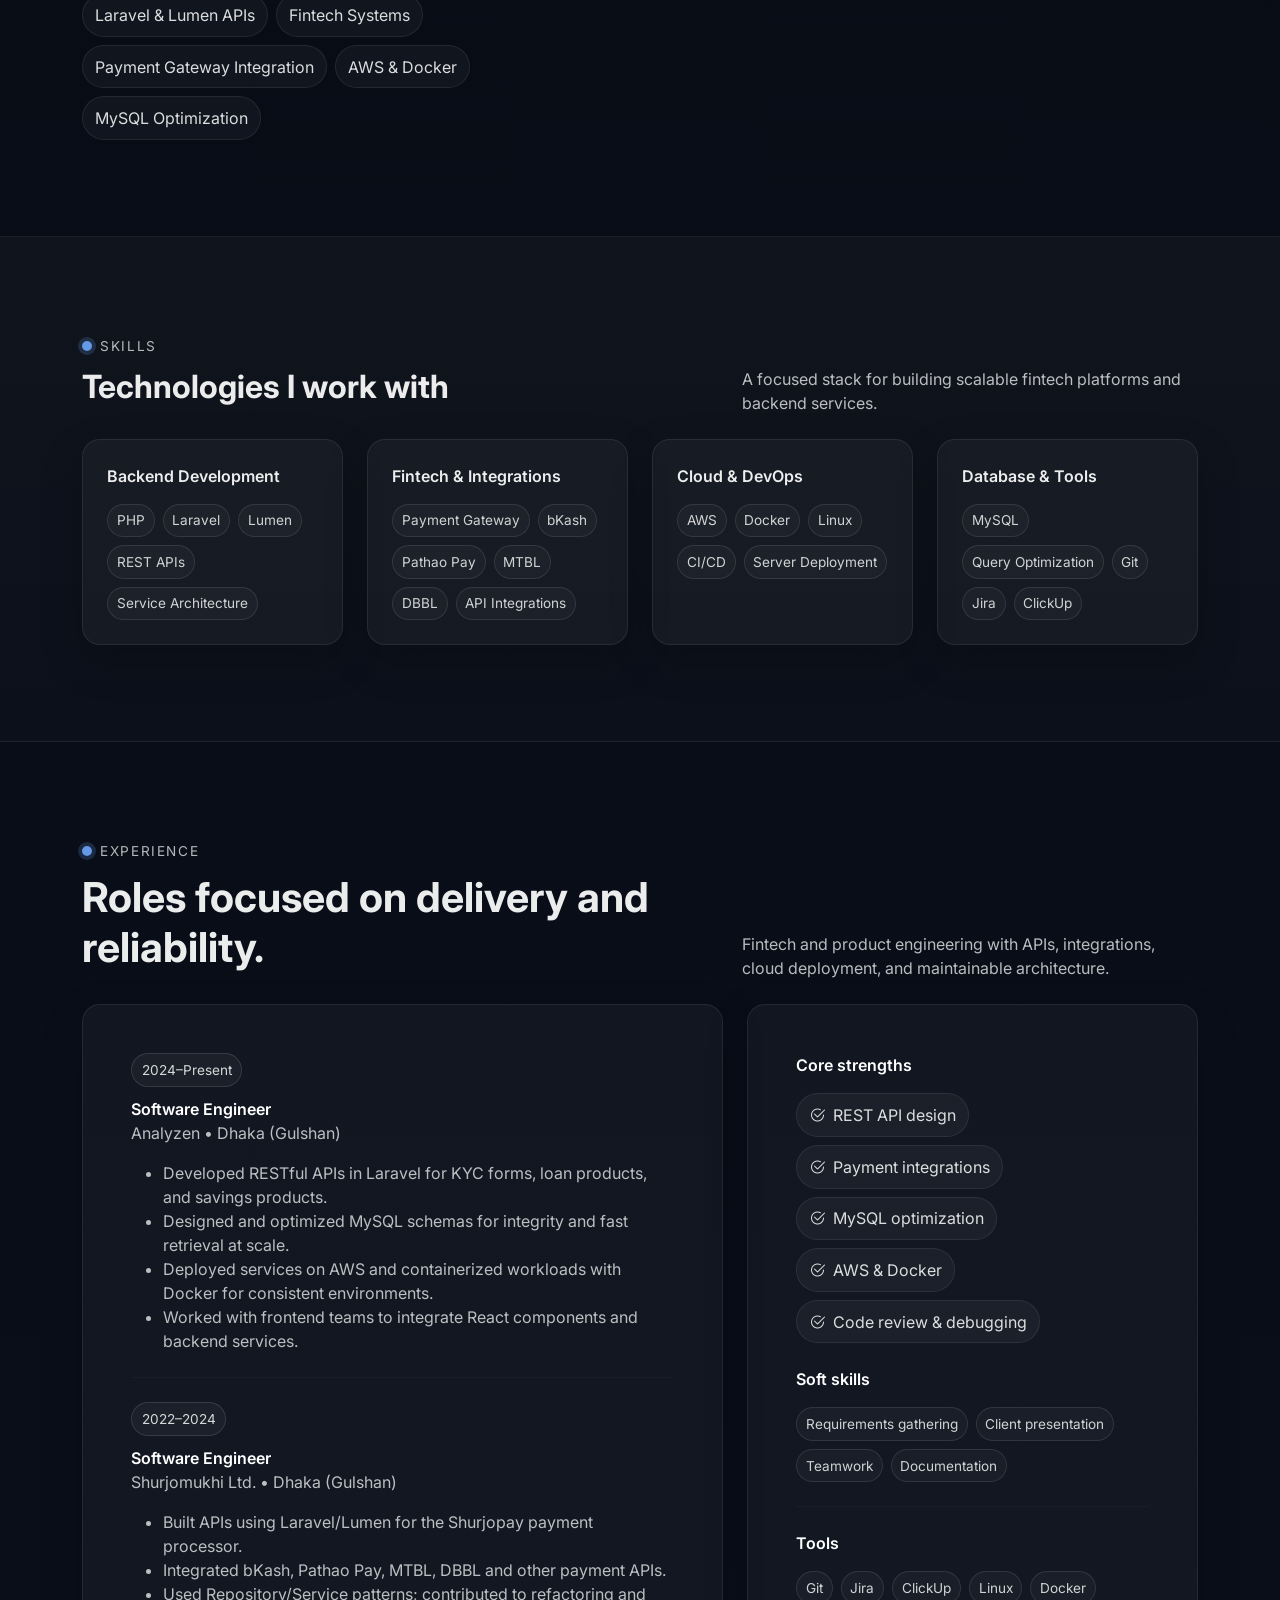
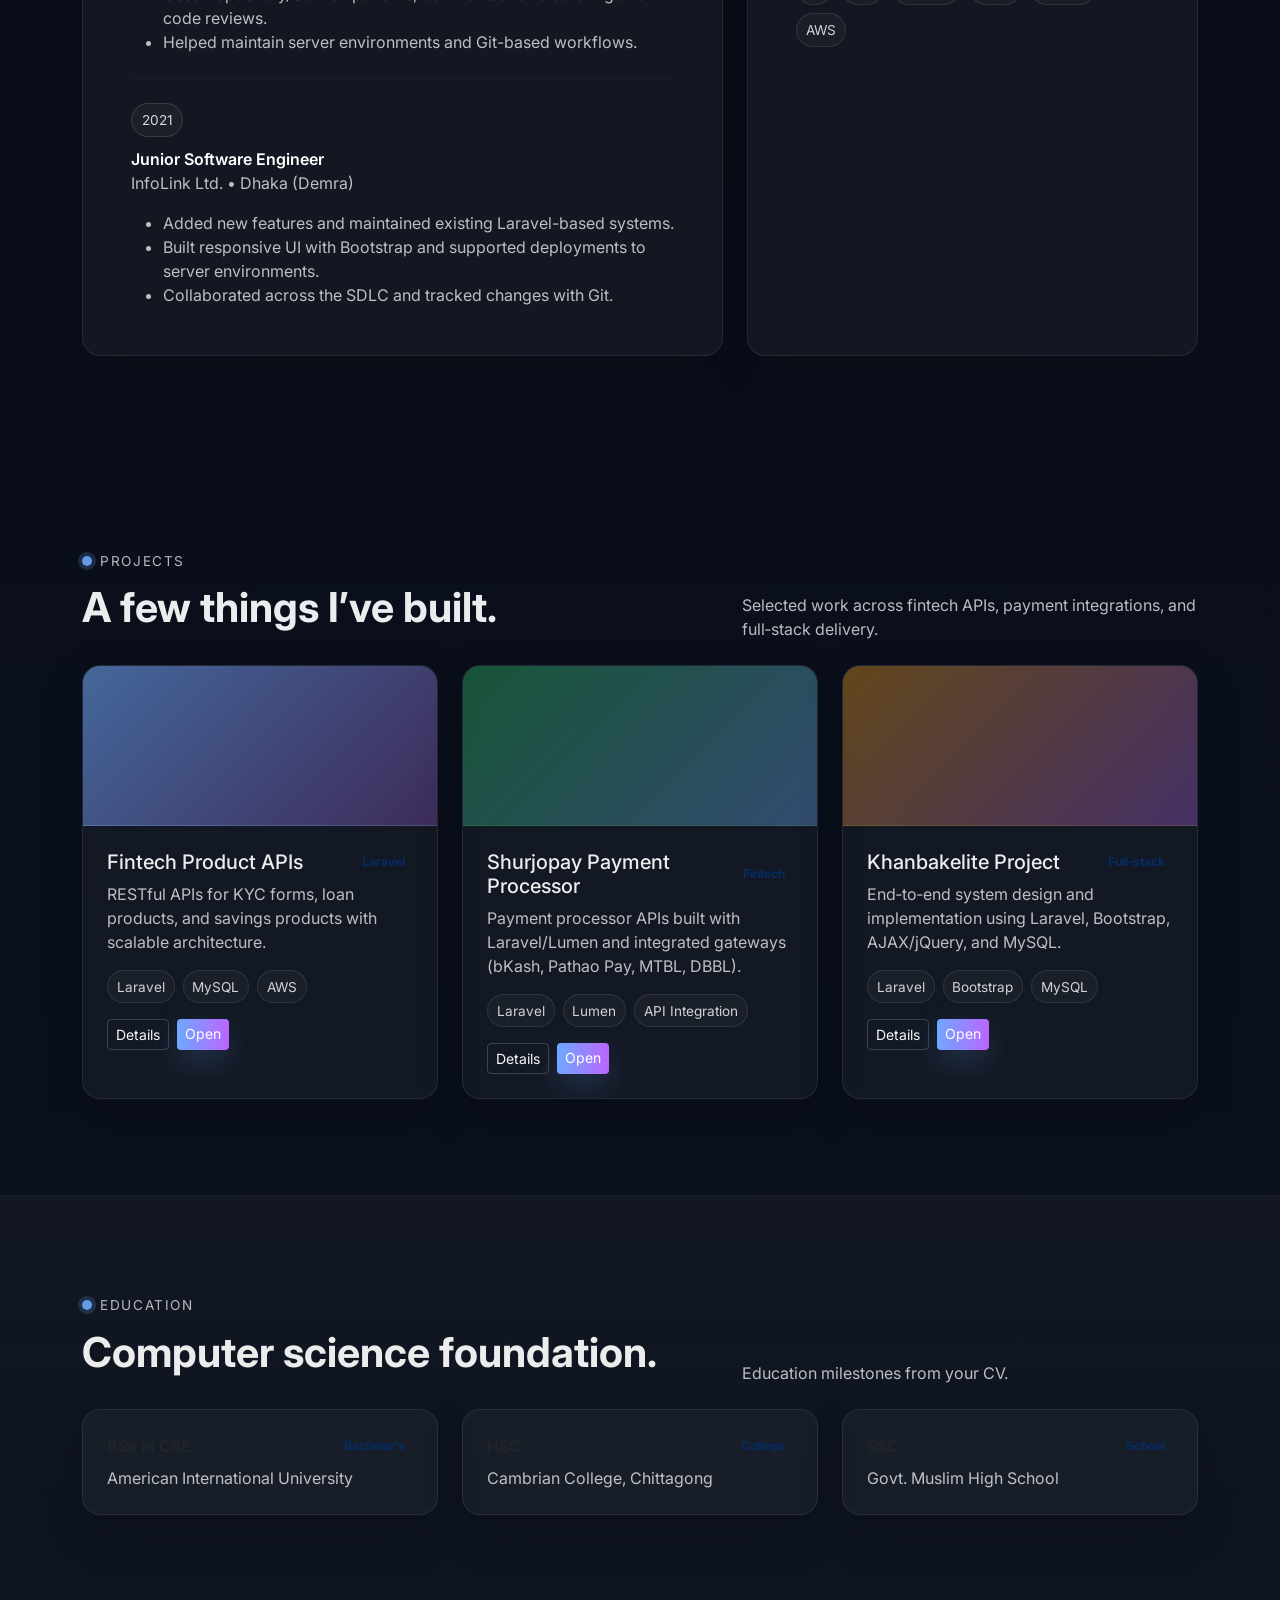
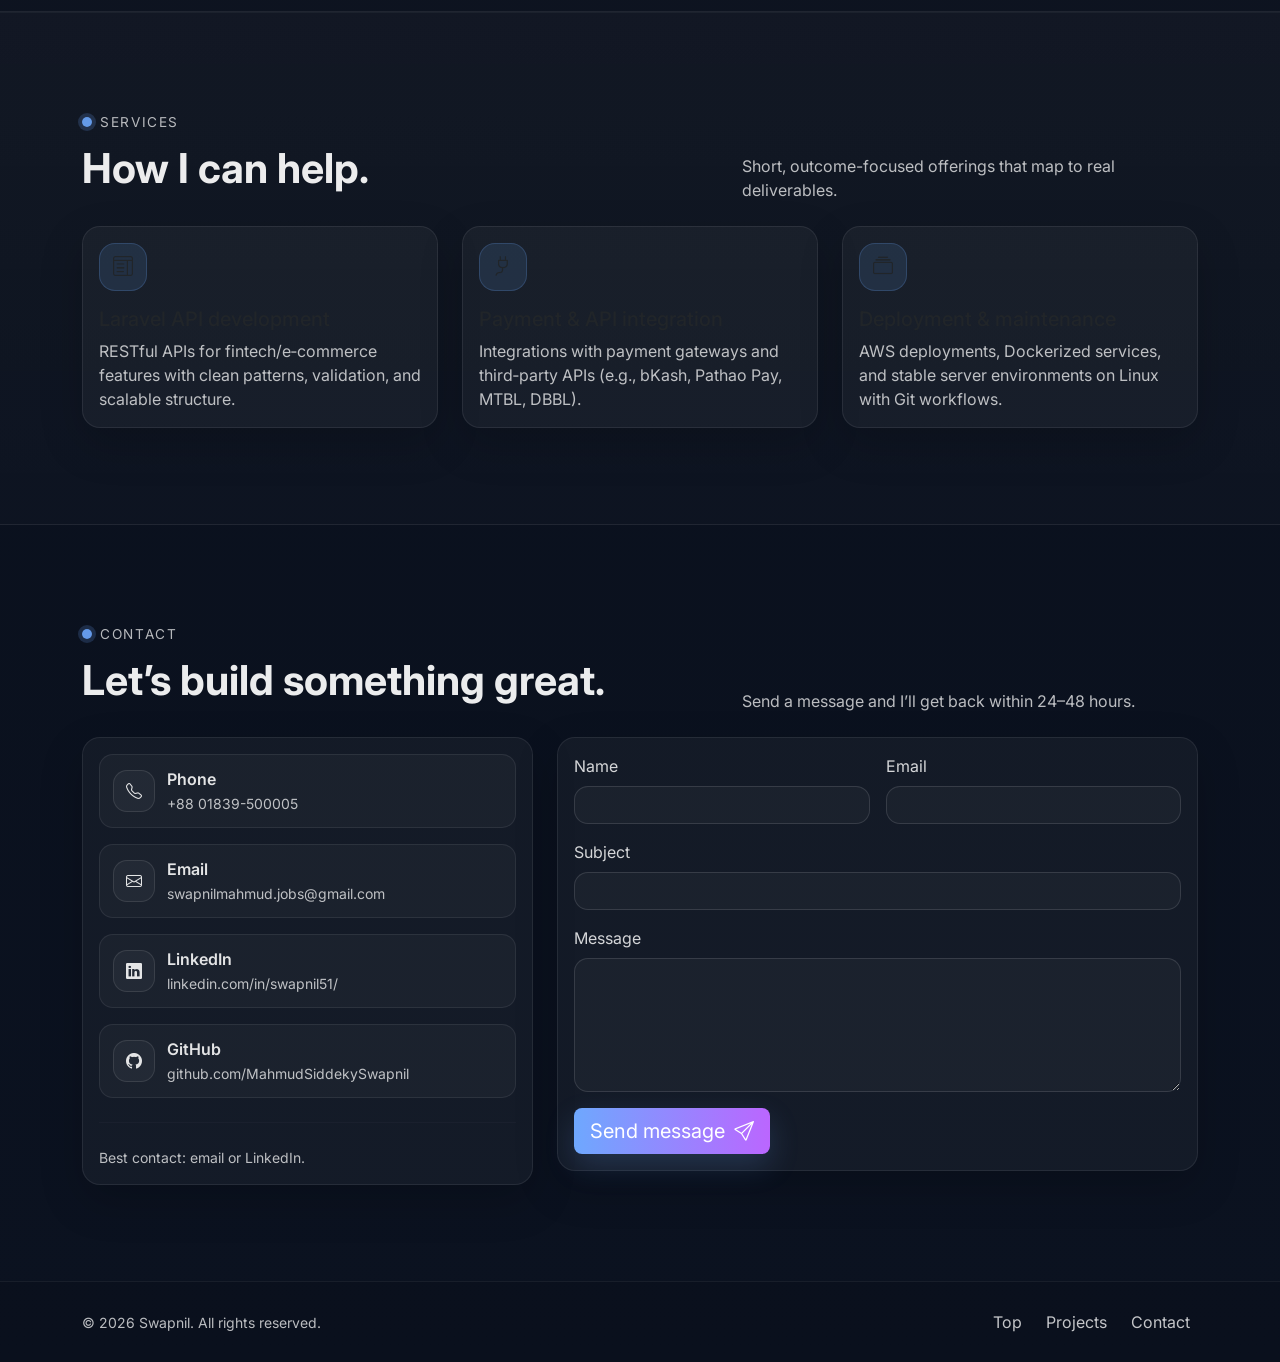
==== commit 8d93087e: "updated" ====
--- a/index.html
+++ b/index.html
@@ -1,251 +1,272 @@
 <!doctype html>
 <html lang="en">
-  <head>
-    <meta charset="utf-8" />
-    <meta name="viewport" content="width=device-width, initial-scale=1" />
-    <meta name="description" content="Mahmud Siddeky — Software Engineer portfolio" />
-    <title>Mahmud Siddeky | Software Engineer</title>
-
-    <!-- Preconnect for faster CDNs -->
-    <link rel="preconnect" href="https://cdn.jsdelivr.net" />
-    <link rel="preconnect" href="https://fonts.googleapis.com" />
-    <link rel="preconnect" href="https://fonts.gstatic.com" crossorigin />
-
-    <!-- Fonts -->
-    <link
-      href="https://fonts.googleapis.com/css2?family=Inter:wght@400;500;600;700&display=swap"
-      rel="stylesheet"
-    />
-
-    <!-- Bootstrap CSS -->
-    <link
-      href="https://cdn.jsdelivr.net/npm/bootstrap@5.3.3/dist/css/bootstrap.min.css"
-      rel="stylesheet"
-      integrity="sha384-QWTKZyjpPEjISv5WaRU9OFeRpok6YctnYmDr5pNlyT2bRjXh0JMhjY6hW+ALEwIH"
-      crossorigin="anonymous"
-    />
-
-    <!-- Bootstrap Icons -->
-    <link
-      href="https://cdn.jsdelivr.net/npm/bootstrap-icons@1.11.3/font/bootstrap-icons.min.css"
-      rel="stylesheet"
-    />
-
-    <!-- Custom styles -->
-    <link rel="stylesheet" href="./css/style.css" />
-
-    <!-- Theme color for mobile UI -->
-    <meta name="theme-color" content="#0b1220" />
-  </head>
-
-  <body data-bs-spy="scroll" data-bs-target="#mainNav" data-bs-root-margin="0px 0px -65%" data-bs-smooth-scroll="true" tabindex="0">
-    <!-- Skip link for accessibility -->
-    <a class="skip-link" href="#home">Skip to content</a>
-
-    <!-- Navbar -->
-    <nav id="mainNav" class="navbar navbar-expand-lg navbar-dark fixed-top nav-blur">
-      <div class="container">
-        <a class="navbar-brand d-flex align-items-center gap-2" href="#home" aria-label="Go to top">
-          <span class="brand-dot" aria-hidden="true"></span>
-          <span class="fw-semibold">Mahmud Siddeky Swapnil</span>
-        </a>
-
-        <button
-          class="navbar-toggler"
-          type="button"
-          data-bs-toggle="collapse"
-          data-bs-target="#navLinks"
-          aria-controls="navLinks"
-          aria-expanded="false"
-          aria-label="Toggle navigation"
-        >
-          <span class="navbar-toggler-icon"></span>
-        </button>
-
-        <div class="collapse navbar-collapse" id="navLinks">
-          <ul class="navbar-nav ms-auto align-items-lg-center gap-lg-2">
-            <li class="nav-item"><a class="nav-link" href="#about">About</a></li>
-            <li class="nav-item"><a class="nav-link" href="#skills">Skills</a></li>
-            <li class="nav-item"><a class="nav-link" href="#experience">Experience</a></li>
-            <li class="nav-item"><a class="nav-link" href="#projects">Projects</a></li>
-            <li class="nav-item"><a class="nav-link" href="#education">Education</a></li>
-            <li class="nav-item"><a class="nav-link" href="#services">Services</a></li>
-            <li class="nav-item"><a class="nav-link" href="#contact">Contact</a></li>
-            <li class="nav-item ms-lg-2">
-              <a class="btn btn-primary btn-sm px-3" href="#contact">
-                Let’s talk <i class="bi bi-arrow-right-short ms-1" aria-hidden="true"></i>
-              </a>
-            </li>
-          </ul>
-        </div>
-      </div>
-    </nav>
-
-    <!-- Hero -->
-    <header id="home" class="section hero-section">
-      <div class="container">
-        <div class="row align-items-center g-4">
-          <div class="col-lg-7">
-            <div class="badge-soft mb-3 reveal">
-              <i class="bi bi-lightning-charge-fill me-2" aria-hidden="true"></i>
-              Software Engineer • Fintech • Microfinance • eCommerce            
-            </div>
-
-            <h1 class="display-6 display-md-5 fw-bold lh-sm mb-3 reveal">
-             Designing and developing  scalable reliable software with a focus on performance that powers modern businesses.            
-           </h1>
-
-            <p class="lead text-secondary-emphasis mb-4 reveal">
-              I’m <span class="fw-semibold">Mahmud Siddeky</span>,Specializing in
-              <span class="text-gradient fw-semibold" id="typedTarget" data-typed='["API Development","Payment Gatewaye integrations","System Design","AWS & Docker deployments","Database Design", "Fintech Solution"]'>Software Engineering
-              </span>.
-            </p>
-
-            <div class="d-flex flex-wrap gap-2 gap-sm-3 align-items-center reveal">
-              <a class="btn btn-primary btn-lg" href="#projects">
-                View projects <i class="bi bi-arrow-right-short ms-1" aria-hidden="true"></i>
-              </a>
-              <a class="btn btn-outline-light btn-lg" href="#contact">
-                Contact me
-              </a>
-              <a class="btn btn-outline-light btn-lg" href="#experience">
-                Experience
-              </a>
-              <a class="btn btn-link link-light text-decoration-none" href="#about">
-                Learn more <i class="bi bi-chevron-down ms-1" aria-hidden="true"></i>
-              </a>
-            </div>
-
-            <div class="hero-stats mt-4 mt-sm-5 reveal" aria-label="Highlights">
-              <div class="stat">
-                <div class="stat-value">5+ Years Experience</div>
-                <div class="stat-label">Building scalable backend systems</div>
-              </div>
-
-              <div class="stat">
-                <div class="stat-value">Financial Platforms</div>
-                <div class="stat-label">Microfinance • Loan Management • Payment Systems</div>
-              </div>
-
-              <div class="stat">
-                <div class="stat-value">Cloud Infrastructure</div>
-                <div class="stat-label">AWS • Docker • CI/CD • Linux</div>
-              </div>
-
-            </div>
-          </div>
-
-          <div class="col-lg-5">
-            <div class="hero-card reveal">
-              <div class="hero-card-top">
-                <div class="avatar" role="img" aria-label="Profile avatar">
-                  <span class="avatar-initials">MS</span>
+
+<head>
+  <meta charset="utf-8" />
+  <meta name="viewport" content="width=device-width, initial-scale=1" />
+  <meta name="description"
+    content="Mahmud Siddeky — Backend Engineer specializing in fintech platforms, scalable Laravel APIs, and payment gateway integrations." />
+  <title>Mahmud Siddeky | Software Engineer</title>
+
+  <!-- Canonical URL (update to your live domain) -->
+  <link rel="canonical" href="https://mahmud-siddeky.dev/" />
+
+  <!-- Open Graph — social preview cards -->
+  <meta property="og:type" content="website" />
+  <meta property="og:title" content="Mahmud Siddeky | Software Engineer" />
+  <meta property="og:description"
+    content="Backend engineer specializing in fintech platforms, scalable Laravel APIs, and payment gateway integrations." />
+  <meta property="og:url" content="https://mahmud-siddeky.dev/" />
+  <meta property="og:image" content="https://mahmud-siddeky.dev/images/og-preview.png" />
+
+  <!-- Twitter / X card -->
+  <meta name="twitter:card" content="summary_large_image" />
+  <meta name="twitter:title" content="Mahmud Siddeky | Software Engineer" />
+  <meta name="twitter:description"
+    content="Backend engineer specializing in fintech platforms, scalable Laravel APIs, and payment gateway integrations." />
+  <meta name="twitter:image" content="https://mahmud-siddeky.dev/images/og-preview.png" />
+
+  <!-- Favicon -->
+  <link rel="icon" href="./images/favicon.png" type="image/png" />
+  <link rel="apple-touch-icon" href="./images/favicon.png" />
+
+  <!-- Preconnect for faster CDNs -->
+  <link rel="preconnect" href="https://cdn.jsdelivr.net" />
+  <link rel="preconnect" href="https://fonts.googleapis.com" />
+  <link rel="preconnect" href="https://fonts.gstatic.com" crossorigin />
+
+  <!-- Fonts -->
+  <link href="https://fonts.googleapis.com/css2?family=Inter:wght@400;500;600;700&display=swap" rel="stylesheet" />
+
+  <!-- Bootstrap CSS -->
+  <link href="https://cdn.jsdelivr.net/npm/bootstrap@5.3.3/dist/css/bootstrap.min.css" rel="stylesheet"
+    integrity="sha384-QWTKZyjpPEjISv5WaRU9OFeRpok6YctnYmDr5pNlyT2bRjXh0JMhjY6hW+ALEwIH" crossorigin="anonymous" />
+
+  <!-- Bootstrap Icons -->
+  <link href="https://cdn.jsdelivr.net/npm/bootstrap-icons@1.11.3/font/bootstrap-icons.min.css" rel="stylesheet" />
+
+  <!-- Custom styles -->
+  <link rel="stylesheet" href="./css/style.css" />
+
+  <!-- Theme color for mobile UI -->
+  <meta name="theme-color" content="#0b1220" />
+</head>
+
+<body data-bs-spy="scroll" data-bs-target="#mainNav" data-bs-root-margin="0px 0px -65%" data-bs-smooth-scroll="true"
+  tabindex="0">
+  <!-- Skip link for accessibility -->
+  <a class="skip-link" href="#home">Skip to content</a>
+
+  <!-- Navbar -->
+  <nav id="mainNav" class="navbar navbar-expand-lg navbar-dark fixed-top nav-blur">
+    <div class="container">
+      <a class="navbar-brand d-flex align-items-center gap-2" href="#home" aria-label="Go to top">
+        <span class="brand-dot" aria-hidden="true"></span>
+        <span class="fw-semibold">Mahmud Siddeky Swapnil</span>
+      </a>
+
+      <button class="navbar-toggler" type="button" data-bs-toggle="collapse" data-bs-target="#navLinks"
+        aria-controls="navLinks" aria-expanded="false" aria-label="Toggle navigation">
+        <span class="navbar-toggler-icon"></span>
+      </button>
+
+      <div class="collapse navbar-collapse" id="navLinks">
+        <ul class="navbar-nav ms-auto align-items-lg-center gap-lg-2">
+          <li class="nav-item"><a class="nav-link" href="#about">About</a></li>
+          <li class="nav-item"><a class="nav-link" href="#skills">Skills</a></li>
+          <li class="nav-item"><a class="nav-link" href="#experience">Experience</a></li>
+          <li class="nav-item"><a class="nav-link" href="#projects">Projects</a></li>
+          <li class="nav-item"><a class="nav-link" href="#education">Education</a></li>
+          <li class="nav-item"><a class="nav-link" href="#services">Services</a></li>
+          <li class="nav-item"><a class="nav-link" href="#contact">Contact</a></li>
+          <li class="nav-item ms-lg-2">
+            <a class="btn btn-outline-light btn-sm px-3" href="./Profile.pdf" download aria-label="Download CV">
+              <i class="bi bi-download me-1" aria-hidden="true"></i> CV
+            </a>
+          </li>
+          <li class="nav-item ms-lg-1">
+            <a class="btn btn-primary btn-sm px-3" href="#contact">
+              Let's talk <i class="bi bi-arrow-right-short ms-1" aria-hidden="true"></i>
+            </a>
+          </li>
+        </ul>
+      </div>
+    </div>
+  </nav>
+
+  <!-- Hero -->
+  <header id="home" class="section hero-section">
+    <div class="container">
+      <div class="row align-items-center g-4">
+        <div class="col-lg-7">
+          <div class="badge-soft mb-3 reveal">
+            <i class="bi bi-lightning-charge-fill me-2" aria-hidden="true"></i>
+            Software Engineer • Fintech • Microfinance • eCommerce
+          </div>
+
+          <h1 class="display-6 display-md-5 fw-bold lh-sm mb-3 reveal">
+            I build high-performance, scalable software solutions that help modern businesses grow and operate
+            efficiently. </h1>
+
+          <p class="lead text-secondary-emphasis mb-4 reveal">
+            I’m <span class="fw-semibold">Mahmud Siddeky</span>,Specializing in
+            <span class="text-gradient fw-semibold" id="typedTarget"
+              data-typed='["API Development","Payment Gateway integrations","System Design","AWS & Docker deployments","Database Design","Fintech Solutions"]'>Software
+              Engineering
+            </span>.
+          </p>
+
+          <div class="d-flex flex-wrap gap-2 gap-sm-3 align-items-center reveal">
+            <a class="btn btn-primary btn-lg" href="#projects">
+              View projects <i class="bi bi-arrow-right-short ms-1" aria-hidden="true"></i>
+            </a>
+            <a class="btn btn-outline-light btn-lg" href="#contact">
+              Contact me
+            </a>
+            <a class="btn btn-outline-light btn-lg" href="#experience">
+              Experience
+            </a>
+            <a class="btn btn-link link-light text-decoration-none" href="#about">
+              Learn more <i class="bi bi-chevron-down ms-1" aria-hidden="true"></i>
+            </a>
+          </div>
+
+          <div class="hero-stats mt-4 mt-sm-5 reveal" aria-label="Highlights">
+            <div class="stat">
+              <div class="stat-value">5+ Years Experience</div>
+              <div class="stat-label">Building scalable backend systems</div>
+            </div>
+
+            <div class="stat">
+              <div class="stat-value">Financial Platforms</div>
+              <div class="stat-label">Microfinance • Loan Management • Payment Systems</div>
+            </div>
+
+            <div class="stat">
+              <div class="stat-value">Cloud Infrastructure</div>
+              <div class="stat-label">AWS • Docker • CI/CD • Linux</div>
+            </div>
+
+          </div>
+        </div>
+
+        <div class="col-lg-5">
+          <div class="hero-card reveal">
+            <div class="hero-card-top">
+              <div class="hero-avatar-wrap" role="img" aria-label="Mahmud Siddeky">
+                <img src="./images/mahmud-siddeky.png" class="hero-avatar-img" alt="Mahmud Siddeky — Software Engineer"
+                  loading="eager" decoding="async" />
+              </div>
+              <div class="ms-3">
+                <div class="fw-semibold">Mahmud Siddeky</div>
+                <div class="text-secondary-emphasis small">Software Engineer</div>
+                <div class="d-flex align-items-center gap-1 mt-1">
+                  <span class="hero-status-dot"></span>
+                  <span class="small" style="color:rgba(74,222,128,.9);font-size:.75rem;">Available for work</span>
                 </div>
-                <div class="ms-3">
-                  <div class="fw-semibold">Mahmud Siddeky</div>
-                  <div class="text-secondary-emphasis small">Software Engineer</div>
-                </div>
-              </div>
-                <div class="hero-card-body">
-
-                  <div class="pill">
-                    <i class="bi bi-geo-alt me-2"></i>
-                    Dhaka, Bangladesh
-                  </div>
-
-                  <div class="pill">
-                    <i class="bi bi-stack me-2"></i>
-                    PHP • Laravel • JavaScript • React js • MySQL
-                  </div>
-
-                  <div class="pill">
-                    <i class="bi bi-stars me-2"></i>
-                    AWS • Docker • Linux • CI/CD • Git
-                  </div>
-
-                </div>
-
-                <hr class="border-secondary border-opacity-25 my-4" />
-
-                <div class="d-flex align-items-center justify-content-between">
-                  <div class="small text-secondary-emphasis"></div>
-                  <div class="d-flex gap-2">
-                    <a class="icon-btn" href="https://github.com/MahmudSiddekySwapnil" aria-label="GitHub">
-                      <i class="bi bi-github" aria-hidden="true"></i>
-                    </a>
-                    <a class="icon-btn" href="https://linkedin.com/in/swapnil51/" aria-label="LinkedIn">
-                      <i class="bi bi-linkedin" aria-hidden="true"></i>
-                    </a>
-                    <a class="icon-btn" href="mailto:swapnilmahmud.jobs@gmail.com" aria-label="Email">
-                      <i class="bi bi-envelope" aria-hidden="true"></i>
-                    </a>
-                  </div>
-                </div>
-              </div>
-            </div>
-          </div>
-        </div>
-      </div>
-    </header>
-
-    <!-- About -->
-    <section id="about" class="section">
-      <div class="container">
-
-        <div class="row g-4 align-items-start">
-
-          <!-- LEFT TEXT -->
-          <div class="col-lg-5">
-
-            <div class="section-kicker">About me</div>
-
-            <h2 class="fw-bold mb-3">
+              </div>
+            </div>
+            <div class="hero-card-body">
+
+              <div class="pill">
+                <i class="bi bi-geo-alt me-2"></i>
+                Dhaka, Bangladesh
+              </div>
+
+              <div class="pill">
+                <i class="bi bi-stack me-2"></i>
+                PHP • Laravel • JavaScript • React js • MySQL
+              </div>
+
+              <div class="pill">
+                <i class="bi bi-stars me-2"></i>
+                AWS • Docker • Linux • CI/CD • Git
+              </div>
+
+            </div>
+
+            <hr class="border-secondary border-opacity-25 my-4" />
+
+            <div class="d-flex align-items-center justify-content-between">
+              <div class="small text-secondary-emphasis"></div>
+              <div class="d-flex gap-2">
+                <a class="icon-btn" href="https://github.com/MahmudSiddekySwapnil" aria-label="GitHub">
+                  <i class="bi bi-github" aria-hidden="true"></i>
+                </a>
+                <a class="icon-btn" href="https://linkedin.com/in/swapnil51/" aria-label="LinkedIn">
+                  <i class="bi bi-linkedin" aria-hidden="true"></i>
+                </a>
+                <a class="icon-btn" href="mailto:swapnilmahmud.jobs@gmail.com" aria-label="Email">
+                  <i class="bi bi-envelope" aria-hidden="true"></i>
+                </a>
+              </div>
+            </div>
+          </div>
+        </div>
+      </div>
+    </div>
+    </div>
+  </header>
+
+  <!-- About -->
+  <section id="about" class="section">
+    <div class="container">
+
+      <div class="row g-4 align-items-start">
+
+        <!-- LEFT TEXT -->
+        <div class="col-lg-5">
+
+          <div class="section-kicker">About me</div>
+
+          <h2 class="fw-bold mb-3">
             Backend engineer specializing in fintech platforms and scalable APIs.
-            </h2>
-
-            <p class="text-secondary-emphasis">
-            I'm a Software Engineer with 5+ years of experience building financial
-            systems and scalable backend services. I specialize in Laravel-based
-            application architecture, RESTful API development, and database design
-            for high-performance production systems.
-            </p>
-
-            <p class="text-secondary-emphasis">
+          </h2>
+
+          <p class="text-secondary-emphasis" style="text-align: justify;">
+            Software Engineer with 5+ years of experience in fintech, microfinance, and e-commerce domains. I specialize
+            in building scalable backend systems, RESTful APIs, and secure payment solutions using Laravel, PHP, and
+            modern web technologies.
+            I have hands-on experience designing high-performance systems, optimizing database architecture, and
+            maintaining production servers to ensure reliability and scalability.
+            I actively leverage AI-assisted development tools like ChatGPT and GitHub Copilot etc to accelerate
+            development and improve code quality.
+            Currently focused on growing my expertise in DevOps, cloud infrastructure, and system design to build
+            efficient, secure, and scalable systems.
+          </p>
+
+          <p class="text-secondary-emphasis" style="text-align: justify;">
             I have worked on microfinance platforms, loan and savings products,
             KYC systems, and payment integrations including bKash, Pathao Pay,
             MTBL, and DBBL. My focus is building reliable backend services,
             maintaining clean system architecture, and delivering stable
             business-critical applications.
-            </p>
-
-            <div class="d-flex flex-wrap gap-2 mt-3">
-              <span class="chip">Laravel & Lumen APIs</span>
-              <span class="chip">Fintech Systems</span>
-              <span class="chip">Payment Gateway Integration</span>
-              <span class="chip">AWS & Docker</span>
-              <span class="chip">MySQL Optimization</span>
-            </div>
-
-          </div>
-
-          <!-- CENTER PHOTO -->
-          <div class="col-lg-3 text-center">
-
-            <div class="about-photo-wrap">
-              <img
-                src="./images/mahmud-siddeky.png"
-                class="about-photo"
-                alt="Mahmud Siddeky"
-              />
-            </div>
-
-          </div>
-
-          <!-- RIGHT CARDS -->
-          <div class="col-lg-4">
-
-            <div class="glass-grid">
-              <div class="glass-card">
+          </p>
+
+          <div class="d-flex flex-wrap gap-2 mt-3">
+            <span class="chip">Laravel & Lumen APIs</span>
+            <span class="chip">Fintech Systems</span>
+            <span class="chip">Payment Gateway Integration</span>
+            <span class="chip">AWS & Docker</span>
+            <span class="chip">MySQL Optimization</span>
+          </div>
+
+        </div>
+
+        <!-- CENTER PHOTO -->
+        <div class="col-lg-3 text-center">
+
+          <div class="about-photo-wrap">
+            <img src="./images/mahmud-siddeky.png" class="about-photo" alt="Mahmud Siddeky" />
+          </div>
+
+        </div>
+
+        <!-- RIGHT CARDS -->
+        <div class="col-lg-4">
+
+          <div class="glass-grid">
+            <div class="glass-card">
               <div class="glass-icon"><i class="bi bi-bank"></i></div>
               <div class="fw-semibold">Fintech Platforms</div>
               <div class="small text-secondary-emphasis">
@@ -254,16 +275,16 @@
               </div>
             </div>
 
-              <div class="glass-card">
-                <div class="glass-icon"><i class="bi bi-code-slash"></i></div>
-                <div class="fw-semibold">Backend Engineering</div>
-                <div class="small text-secondary-emphasis">
-                  Laravel & Lumen backend services, RESTful APIs,
-                  clean architecture, and maintainable application design.
-                </div>
-              </div>
-
-              <div class="glass-card">
+            <div class="glass-card">
+              <div class="glass-icon"><i class="bi bi-code-slash"></i></div>
+              <div class="fw-semibold">Backend Engineering</div>
+              <div class="small text-secondary-emphasis">
+                Laravel & Lumen backend services, RESTful APIs,
+                clean architecture, and maintainable application design.
+              </div>
+            </div>
+
+            <div class="glass-card">
               <div class="glass-icon"><i class="bi bi-currency-exchange"></i></div>
               <div class="fw-semibold">Payment Integrations</div>
               <div class="small text-secondary-emphasis">
@@ -272,7 +293,7 @@
               </div>
             </div>
 
-             <div class="glass-card">
+            <div class="glass-card">
               <div class="glass-icon"><i class="bi bi-cloud"></i></div>
               <div class="fw-semibold">Cloud & DevOps</div>
               <div class="small text-secondary-emphasis">
@@ -281,525 +302,533 @@
               </div>
             </div>
 
-            </div>
-
-          </div>
-
-        </div>
-
-      </div>
-    </section>
-
-    <!-- Skills -->
-    <section id="skills" class="section section-alt">
-      <div class="container">
-
-        <div class="row align-items-end g-3 mb-4">
-          <div class="col-lg-7">
-            <div class="section-kicker">Skills</div>
-            <h2 class="fw-bold">Technologies I work with</h2>
-          </div>
-          <div class="col-lg-5">
-            <p class="text-secondary-emphasis mb-0">
-              A focused stack for building scalable fintech platforms and backend services.
-            </p>
-          </div>
-        </div>
-
-        <div class="row g-4">
-
-          <!-- Backend -->
-          <div class="col-md-6 col-lg-3">
-            <div class="card-modern h-100 p-4">
-              <div class="fw-semibold mb-3">Backend Development</div>
-
+          </div>
+
+        </div>
+
+      </div>
+
+    </div>
+  </section>
+
+  <!-- Skills -->
+  <section id="skills" class="section section-alt">
+    <div class="container">
+
+      <div class="row align-items-end g-3 mb-4">
+        <div class="col-lg-7">
+          <div class="section-kicker">Skills</div>
+          <h2 class="fw-bold">Technologies I work with</h2>
+        </div>
+        <div class="col-lg-5">
+          <p class="text-secondary-emphasis mb-0">
+            A focused stack for building scalable fintech platforms and backend services.
+          </p>
+        </div>
+      </div>
+
+      <div class="row g-4">
+
+        <!-- Backend -->
+        <div class="col-md-6 col-lg-3">
+          <div class="card-modern h-100 p-4">
+            <div class="fw-semibold mb-3">Backend Development</div>
+
+            <div class="d-flex flex-wrap gap-2">
+              <span class="tag">PHP</span>
+              <span class="tag">Laravel</span>
+              <span class="tag">Lumen</span>
+              <span class="tag">REST APIs</span>
+              <span class="tag">Service Architecture</span>
+            </div>
+          </div>
+        </div>
+
+        <!-- Fintech -->
+        <div class="col-md-6 col-lg-3">
+          <div class="card-modern h-100 p-4">
+            <div class="fw-semibold mb-3">Fintech & Integrations</div>
+
+            <div class="d-flex flex-wrap gap-2">
+              <span class="tag">Payment Gateway</span>
+              <span class="tag">bKash</span>
+              <span class="tag">Pathao Pay</span>
+              <span class="tag">MTBL</span>
+              <span class="tag">DBBL</span>
+              <span class="tag">API Integrations</span>
+            </div>
+          </div>
+        </div>
+
+        <!-- Cloud -->
+        <div class="col-md-6 col-lg-3">
+          <div class="card-modern h-100 p-4">
+            <div class="fw-semibold mb-3">Cloud & DevOps</div>
+
+            <div class="d-flex flex-wrap gap-2">
+              <span class="tag">AWS</span>
+              <span class="tag">Docker</span>
+              <span class="tag">Linux</span>
+              <span class="tag">CI/CD</span>
+              <span class="tag">Server Deployment</span>
+            </div>
+          </div>
+        </div>
+
+        <!-- Database -->
+        <div class="col-md-6 col-lg-3">
+          <div class="card-modern h-100 p-4">
+            <div class="fw-semibold mb-3">Database & Tools</div>
+
+            <div class="d-flex flex-wrap gap-2">
+              <span class="tag">MySQL</span>
+              <span class="tag">Query Optimization</span>
+              <span class="tag">Git</span>
+              <span class="tag">Jira</span>
+              <span class="tag">ClickUp</span>
+            </div>
+          </div>
+        </div>
+
+      </div>
+
+    </div>
+  </section>
+
+  <!-- Experience -->
+  <section id="experience" class="section">
+    <div class="container">
+      <div class="row align-items-end g-3 mb-4">
+        <div class="col-lg-7">
+          <div class="section-kicker reveal">Experience</div>
+          <h2 class="h2 h1-md fw-bold reveal">Roles focused on delivery and reliability.</h2>
+        </div>
+        <div class="col-lg-5">
+          <p class="text-secondary-emphasis mb-0 reveal">
+            Fintech and product engineering with APIs, integrations, cloud deployment, and maintainable architecture.
+          </p>
+        </div>
+      </div>
+
+      <div class="row g-3 g-lg-4">
+        <div class="col-lg-7 reveal">
+          <div class="card card-modern h-100">
+            <div class="card-body p-4 p-md-5">
+              <div class="resume-item">
+                <div class="resume-badge">2024–Present</div>
+                <div class="fw-semibold text-white">Software Engineer</div>
+                <div class="text-secondary-emphasis text-white mb-3">Analyzen • Dhaka (Gulshan)</div>
+                <ul class="text-secondary-emphasis mt-3 mb-0">
+                  <li>Developed RESTful APIs in Laravel for KYC forms, loan products, and savings products.</li>
+                  <li>Designed and optimized MySQL schemas for integrity and fast retrieval at scale.</li>
+                  <li>Deployed services on AWS and containerized workloads with Docker for consistent environments.</li>
+                  <li>Worked with frontend teams to integrate React components and backend services.</li>
+                </ul>
+              </div>
+
+              <hr class="border-secondary border-opacity-25 my-4" />
+
+              <div class="resume-item">
+                <div class="resume-badge">2022–2024</div>
+                <div class="fw-semibold text-white">Software Engineer</div>
+                <div class="text-secondary-emphasis text-white mb-3">Shurjomukhi Ltd. • Dhaka (Gulshan)</div>
+                <ul class="text-secondary-emphasis mt-3 mb-0">
+                  <li>Built APIs using Laravel/Lumen for the Shurjopay payment processor.</li>
+                  <li>Integrated bKash, Pathao Pay, MTBL, DBBL and other payment APIs.</li>
+                  <li>Used Repository/Service patterns; contributed to refactoring and code reviews.</li>
+                  <li>Helped maintain server environments and Git-based workflows.</li>
+                </ul>
+              </div>
+
+              <hr class="border-secondary border-opacity-25 my-4" />
+
+              <div class="resume-item">
+                <div class="resume-badge">2021</div>
+                <div class="fw-semibold text-white">Junior Software Engineer</div>
+                <div class="text-secondary-emphasis text-white mb-3">InfoLink Ltd. • Dhaka (Demra)</div>
+                <ul class="text-secondary-emphasis mt-3 mb-0">
+                  <li>Added new features and maintained existing Laravel-based systems.</li>
+                  <li>Built responsive UI with Bootstrap and supported deployments to server environments.</li>
+                  <li>Collaborated across the SDLC and tracked changes with Git.</li>
+                </ul>
+              </div>
+            </div>
+          </div>
+        </div>
+
+        <div class="col-lg-5 reveal">
+          <div class="card card-modern h-100">
+            <div class="card-body p-4 p-md-5">
+              <div class="fw-semibold text-white mb-3">Core strengths</div>
+              <div class="d-flex flex-wrap gap-2 mb-4">
+                <span class="chip"><i class="bi bi-check2-circle me-2" aria-hidden="true"></i>REST API design</span>
+                <span class="chip"><i class="bi bi-check2-circle me-2" aria-hidden="true"></i>Payment
+                  integrations</span>
+                <span class="chip"><i class="bi bi-check2-circle me-2" aria-hidden="true"></i>MySQL optimization</span>
+                <span class="chip"><i class="bi bi-check2-circle me-2" aria-hidden="true"></i>AWS & Docker</span>
+                <span class="chip"><i class="bi bi-check2-circle me-2" aria-hidden="true"></i>Code review &
+                  debugging</span>
+              </div>
+
+              <div class="fw-semibold text-white mb-3">Soft skills</div>
               <div class="d-flex flex-wrap gap-2">
-                <span class="tag">PHP</span>
-                <span class="tag">Laravel</span>
-                <span class="tag">Lumen</span>
-                <span class="tag">REST APIs</span>
-                <span class="tag">Service Architecture</span>
-              </div>
-            </div>
-          </div>
-
-          <!-- Fintech -->
-          <div class="col-md-6 col-lg-3">
-            <div class="card-modern h-100 p-4">
-              <div class="fw-semibold mb-3">Fintech & Integrations</div>
-
+                <span class="tag">Requirements gathering</span>
+                <span class="tag">Client presentation</span>
+                <span class="tag">Teamwork</span>
+                <span class="tag">Documentation</span>
+              </div>
+
+              <hr class="border-secondary border-opacity-25 my-4" />
+
+              <div class="fw-semibold text-white mb-3">Tools</div>
               <div class="d-flex flex-wrap gap-2">
-                <span class="tag">Payment Gateway</span>
-                <span class="tag">bKash</span>
-                <span class="tag">Pathao Pay</span>
-                <span class="tag">MTBL</span>
-                <span class="tag">DBBL</span>
-                <span class="tag">API Integrations</span>
-              </div>
-            </div>
-          </div>
-
-          <!-- Cloud -->
-          <div class="col-md-6 col-lg-3">
-            <div class="card-modern h-100 p-4">
-              <div class="fw-semibold mb-3">Cloud & DevOps</div>
-
-              <div class="d-flex flex-wrap gap-2">
-                <span class="tag">AWS</span>
-                <span class="tag">Docker</span>
-                <span class="tag">Linux</span>
-                <span class="tag">CI/CD</span>
-                <span class="tag">Server Deployment</span>
-              </div>
-            </div>
-          </div>
-
-          <!-- Database -->
-          <div class="col-md-6 col-lg-3">
-            <div class="card-modern h-100 p-4">
-              <div class="fw-semibold mb-3">Database & Tools</div>
-
-              <div class="d-flex flex-wrap gap-2">
-                <span class="tag">MySQL</span>
-                <span class="tag">Query Optimization</span>
                 <span class="tag">Git</span>
                 <span class="tag">Jira</span>
                 <span class="tag">ClickUp</span>
-              </div>
-            </div>
-          </div>
-
-        </div>
-
-      </div>
-    </section>
-
-    <!-- Experience -->
-    <section id="experience" class="section">
-      <div class="container">
-        <div class="row align-items-end g-3 mb-4">
-          <div class="col-lg-7">
-            <div class="section-kicker reveal">Experience</div>
-            <h2 class="h2 h1-md fw-bold reveal">Roles focused on delivery and reliability.</h2>
-          </div>
-          <div class="col-lg-5">
-            <p class="text-secondary-emphasis mb-0 reveal">
-              Fintech and product engineering with APIs, integrations, cloud deployment, and maintainable architecture.
-            </p>
-          </div>
-        </div>
-
-        <div class="row g-3 g-lg-4">
-          <div class="col-lg-7 reveal">
-            <div class="card card-modern h-100">
-              <div class="card-body p-4 p-md-5">
-                <div class="resume-item">
-                  <div class="resume-badge">2024–Present</div>
-                  <div class="fw-semibold text-white">Software Engineer</div>
-                  <div class="text-secondary-emphasis text-white mb-3">Analyzen • Dhaka (Gulshan)</div>
-                  <ul class="text-secondary-emphasis mt-3 mb-0">
-                    <li>Developed RESTful APIs in Laravel for KYC forms, loan products, and savings products.</li>
-                    <li>Designed and optimized MySQL schemas for integrity and fast retrieval at scale.</li>
-                    <li>Deployed services on AWS and containerized workloads with Docker for consistent environments.</li>
-                    <li>Worked with frontend teams to integrate React components and backend services.</li>
-                  </ul>
+                <span class="tag">Linux</span>
+                <span class="tag">Docker</span>
+                <span class="tag">AWS</span>
+              </div>
+            </div>
+          </div>
+        </div>
+      </div>
+    </div>
+  </section>
+
+  <!-- Projects -->
+  <section id="projects" class="section">
+    <div class="container">
+      <div class="row align-items-end g-3 mb-4">
+        <div class="col-lg-7">
+          <div class="section-kicker reveal">Projects</div>
+          <h2 class="h2 h1-md fw-bold reveal">A few things I’ve built.</h2>
+        </div>
+        <div class="col-lg-5">
+          <p class="text-secondary-emphasis mb-0 reveal">
+            Selected work across fintech APIs, payment integrations, and full‑stack delivery.
+          </p>
+        </div>
+      </div>
+
+      <div class="row g-3 g-lg-4">
+        <div class="col-md-6 col-lg-4 reveal">
+          <article class="project-card h-100">
+            <div class="project-thumb bg-gradient-1" role="img" aria-label="Project thumbnail"></div>
+            <div class="p-4">
+              <div class="d-flex justify-content-between align-items-center mb-2">
+                <h3 class="h5 mb-0">Fintech Product APIs</h3>
+                <span class="badge text-bg-primary-subtle text-primary-emphasis">Laravel</span>
+              </div>
+              <p class="text-secondary-emphasis mb-3">
+                RESTful APIs for KYC forms, loan products, and savings products with scalable architecture.
+              </p>
+              <div class="d-flex flex-wrap gap-2 mb-3">
+                <span class="tag">Laravel</span>
+                <span class="tag">MySQL</span>
+                <span class="tag">AWS</span>
+              </div>
+              <div class="d-flex gap-2">
+                <a class="btn btn-outline-light btn-sm" href="./project.html?id=analyzen"
+                  aria-label="View project details">Details</a>
+                <a class="btn btn-primary btn-sm" href="./project.html?id=analyzen"
+                  aria-label="View project details">Open</a>
+              </div>
+            </div>
+          </article>
+        </div>
+
+        <div class="col-md-6 col-lg-4 reveal">
+          <article class="project-card h-100">
+            <div class="project-thumb bg-gradient-2" role="img" aria-label="Project thumbnail"></div>
+            <div class="p-4">
+              <div class="d-flex justify-content-between align-items-center mb-2">
+                <h3 class="h5 mb-0">Shurjopay Payment Processor</h3>
+                <span class="badge text-bg-primary-subtle text-primary-emphasis">Fintech</span>
+              </div>
+              <p class="text-secondary-emphasis mb-3">
+                Payment processor APIs built with Laravel/Lumen and integrated gateways (bKash, Pathao Pay, MTBL, DBBL).
+              </p>
+              <div class="d-flex flex-wrap gap-2 mb-3">
+                <span class="tag">Laravel</span>
+                <span class="tag">Lumen</span>
+                <span class="tag">API Integration</span>
+              </div>
+              <div class="d-flex gap-2">
+                <a class="btn btn-outline-light btn-sm" href="./project.html?id=shurjopay"
+                  aria-label="View project details">Details</a>
+                <a class="btn btn-primary btn-sm" href="./project.html?id=shurjopay"
+                  aria-label="View project details">Open</a>
+              </div>
+            </div>
+          </article>
+        </div>
+
+        <div class="col-md-6 col-lg-4 reveal">
+          <article class="project-card h-100">
+            <div class="project-thumb bg-gradient-3" role="img" aria-label="Project thumbnail"></div>
+            <div class="p-4">
+              <div class="d-flex justify-content-between align-items-center mb-2">
+                <h3 class="h5 mb-0">Khanbakelite Project</h3>
+                <span class="badge text-bg-primary-subtle text-primary-emphasis">Full‑stack</span>
+              </div>
+              <p class="text-secondary-emphasis mb-3">
+                End‑to‑end system design and implementation using Laravel, Bootstrap, AJAX/jQuery, and MySQL.
+              </p>
+              <div class="d-flex flex-wrap gap-2 mb-3">
+                <span class="tag">Laravel</span>
+                <span class="tag">Bootstrap</span>
+                <span class="tag">MySQL</span>
+              </div>
+              <div class="d-flex gap-2">
+                <a class="btn btn-outline-light btn-sm" href="./project.html?id=khanbakelite"
+                  aria-label="View project details">Details</a>
+                <a class="btn btn-primary btn-sm" href="./project.html?id=khanbakelite"
+                  aria-label="View project details">Open</a>
+              </div>
+            </div>
+          </article>
+        </div>
+      </div>
+    </div>
+  </section>
+
+  <!-- Education -->
+  <section id="education" class="section section-alt">
+    <div class="container">
+      <div class="row align-items-end g-3 mb-4">
+        <div class="col-lg-7">
+          <div class="section-kicker reveal">Education</div>
+          <h2 class="h2 h1-md fw-bold reveal">Computer science foundation.</h2>
+        </div>
+        <div class="col-lg-5">
+          <p class="text-secondary-emphasis mb-0 reveal">
+            Education milestones from your CV.
+          </p>
+        </div>
+      </div>
+
+      <div class="row g-3 g-lg-4">
+        <div class="col-md-6 col-lg-4 reveal">
+          <div class="card card-modern h-100">
+            <div class="card-body p-4">
+              <div class="d-flex justify-content-between align-items-center mb-2">
+                <div class="fw-semibold">BSc in CSE</div>
+                <span class="badge text-bg-primary-subtle text-primary-emphasis">Bachelor’s</span>
+              </div>
+              <div class="text-secondary-emphasis">American International University</div>
+            </div>
+          </div>
+        </div>
+        <div class="col-md-6 col-lg-4 reveal">
+          <div class="card card-modern h-100">
+            <div class="card-body p-4">
+              <div class="d-flex justify-content-between align-items-center mb-2">
+                <div class="fw-semibold">HSC</div>
+                <span class="badge text-bg-primary-subtle text-primary-emphasis">College</span>
+              </div>
+              <div class="text-secondary-emphasis">Cambrian College, Chittagong</div>
+            </div>
+          </div>
+        </div>
+        <div class="col-md-6 col-lg-4 reveal">
+          <div class="card card-modern h-100">
+            <div class="card-body p-4">
+              <div class="d-flex justify-content-between align-items-center mb-2">
+                <div class="fw-semibold">SSC</div>
+                <span class="badge text-bg-primary-subtle text-primary-emphasis">School</span>
+              </div>
+              <div class="text-secondary-emphasis">Govt. Muslim High School</div>
+            </div>
+          </div>
+        </div>
+      </div>
+    </div>
+  </section>
+
+  <!-- Services -->
+  <section id="services" class="section section-alt">
+    <div class="container">
+      <div class="row align-items-end g-3 mb-4">
+        <div class="col-lg-7">
+          <div class="section-kicker reveal">Services</div>
+          <h2 class="h2 h1-md fw-bold reveal">How I can help.</h2>
+        </div>
+        <div class="col-lg-5">
+          <p class="text-secondary-emphasis mb-0 reveal">
+            Short, outcome-focused offerings that map to real deliverables.
+          </p>
+        </div>
+      </div>
+
+      <div class="row g-3 g-lg-4">
+        <div class="col-md-6 col-lg-4 reveal">
+          <div class="card card-modern h-100">
+            <div class="card-body">
+              <div class="service-icon mb-3"><i class="bi bi-layout-text-window" aria-hidden="true"></i></div>
+              <h3 class="h5">Laravel API development</h3>
+              <p class="text-secondary-emphasis mb-0">
+                RESTful APIs for fintech/e‑commerce features with clean patterns, validation, and scalable structure.
+              </p>
+            </div>
+          </div>
+        </div>
+
+        <div class="col-md-6 col-lg-4 reveal">
+          <div class="card card-modern h-100">
+            <div class="card-body">
+              <div class="service-icon mb-3"><i class="bi bi-plug" aria-hidden="true"></i></div>
+              <h3 class="h5">Payment & API integration</h3>
+              <p class="text-secondary-emphasis mb-0">
+                Integrations with payment gateways and third‑party APIs (e.g., bKash, Pathao Pay, MTBL, DBBL).
+              </p>
+            </div>
+          </div>
+        </div>
+
+        <div class="col-md-6 col-lg-4 reveal">
+          <div class="card card-modern h-100">
+            <div class="card-body">
+              <div class="service-icon mb-3"><i class="bi bi-collection" aria-hidden="true"></i></div>
+              <h3 class="h5">Deployment & maintenance</h3>
+              <p class="text-secondary-emphasis mb-0">
+                AWS deployments, Dockerized services, and stable server environments on Linux with Git workflows.
+              </p>
+            </div>
+          </div>
+        </div>
+      </div>
+    </div>
+  </section>
+
+  <!-- Contact -->
+  <section id="contact" class="section">
+    <div class="container">
+      <div class="row align-items-end g-3 mb-4">
+        <div class="col-lg-7">
+          <div class="section-kicker reveal">Contact</div>
+          <h2 class="h2 h1-md fw-bold reveal">Let’s build something great.</h2>
+        </div>
+        <div class="col-lg-5">
+          <p class="text-secondary-emphasis mb-0 reveal">
+            Send a message and I’ll get back within 24–48 hours.
+          </p>
+        </div>
+      </div>
+
+      <div class="row g-4">
+        <div class="col-lg-5 reveal">
+          <div class="card card-modern">
+            <div class="card-body">
+              <div class="d-flex flex-column gap-3">
+                <a class="contact-row" href="tel:+8801839500005">
+                  <span class="contact-ico"><i class="bi bi-telephone" aria-hidden="true"></i></span>
+                  <span>
+                    <span class="d-block fw-semibold">Phone</span>
+                    <span class="text-secondary-emphasis small">+88 01839-500005</span>
+                  </span>
+                </a>
+                <a class="contact-row" href="mailto:hello@example.com">
+                  <span class="contact-ico"><i class="bi bi-envelope" aria-hidden="true"></i></span>
+                  <span>
+                    <span class="d-block fw-semibold">Email</span>
+                    <span class="text-secondary-emphasis small">swapnilmahmud.jobs@gmail.com</span>
+                  </span>
+                </a>
+                <a class="contact-row" href="https://linkedin.com/in/swapnil51/" aria-label="LinkedIn profile">
+                  <span class="contact-ico"><i class="bi bi-linkedin" aria-hidden="true"></i></span>
+                  <span>
+                    <span class="d-block fw-semibold">LinkedIn</span>
+                    <span class="text-secondary-emphasis small">linkedin.com/in/swapnil51/</span>
+                  </span>
+                </a>
+                <a class="contact-row" href="https://github.com/MahmudSiddekySwapnil" aria-label="GitHub profile">
+                  <span class="contact-ico"><i class="bi bi-github" aria-hidden="true"></i></span>
+                  <span>
+                    <span class="d-block fw-semibold">GitHub</span>
+                    <span class="text-secondary-emphasis small">github.com/MahmudSiddekySwapnil</span>
+                  </span>
+                </a>
+              </div>
+
+              <hr class="border-secondary border-opacity-25 my-4" />
+
+              <div class="small text-secondary-emphasis">
+                Best contact: email or LinkedIn.
+              </div>
+            </div>
+          </div>
+        </div>
+
+        <div class="col-lg-7 reveal">
+          <div class="card card-modern">
+            <div class="card-body">
+              <!-- This uses a lightweight client-side validation; replace action with your backend/form provider -->
+              <form action="https://formspree.io/f/mnjwpbja" method="POST" id="contactForm" class="needs-validation"
+                novalidate>
+                <div class="row g-3">
+                  <div class="col-md-6">
+                    <label class="form-label" for="name">Name</label>
+                    <input class="form-control" id="name" name="name" type="text" autocomplete="name" required />
+                    <div class="invalid-feedback">Please enter your name.</div>
+                  </div>
+                  <div class="col-md-6">
+                    <label class="form-label" for="email">Email</label>
+                    <input class="form-control" id="email" name="email" type="email" autocomplete="email" required />
+                    <div class="invalid-feedback">Please enter a valid email.</div>
+                  </div>
+                  <div class="col-12">
+                    <label class="form-label" for="subject">Subject</label>
+                    <input class="form-control" id="subject" name="subject" type="text" required />
+                    <div class="invalid-feedback">Please add a subject.</div>
+                  </div>
+                  <div class="col-12">
+                    <label class="form-label" for="message">Message</label>
+                    <textarea class="form-control" id="message" name="message" rows="5" required></textarea>
+                    <div class="invalid-feedback">Please write a message.</div>
+                  </div>
+                  <div class="col-12 d-flex flex-wrap gap-2 align-items-center">
+                    <button class="btn btn-primary btn-lg" type="submit">
+                      Send message <i class="bi bi-send ms-1" aria-hidden="true"></i>
+                    </button>
+                    <div id="formToastAnchor" class="small text-secondary-emphasis"></div>
+                  </div>
                 </div>
-
-                <hr class="border-secondary border-opacity-25 my-4" />
-
-                <div class="resume-item">
-                  <div class="resume-badge">2022–2024</div>
-                  <div class="fw-semibold text-white">Software Engineer</div>
-                  <div class="text-secondary-emphasis text-white mb-3">Shurjomukhi Ltd. • Dhaka (Gulshan)</div>
-                  <ul class="text-secondary-emphasis mt-3 mb-0">
-                    <li>Built APIs using Laravel/Lumen for the Shurjopay payment processor.</li>
-                    <li>Integrated bKash, Pathao Pay, MTBL, DBBL and other payment APIs.</li>
-                    <li>Used Repository/Service patterns; contributed to refactoring and code reviews.</li>
-                    <li>Helped maintain server environments and Git-based workflows.</li>
-                  </ul>
-                </div>
-
-                <hr class="border-secondary border-opacity-25 my-4" />
-
-                <div class="resume-item">
-                  <div class="resume-badge">2021</div>
-                  <div class="fw-semibold text-white">Junior Software Engineer</div>
-                  <div class="text-secondary-emphasis text-white mb-3">InfoLink Ltd. • Dhaka (Demra)</div>
-                  <ul class="text-secondary-emphasis mt-3 mb-0">
-                    <li>Added new features and maintained existing Laravel-based systems.</li>
-                    <li>Built responsive UI with Bootstrap and supported deployments to server environments.</li>
-                    <li>Collaborated across the SDLC and tracked changes with Git.</li>
-                  </ul>
-                </div>
-              </div>
-            </div>
-          </div>
-
-          <div class="col-lg-5 reveal">
-            <div class="card card-modern h-100">
-              <div class="card-body p-4 p-md-5">
-                <div class="fw-semibold text-white mb-3">Core strengths</div>
-                <div class="d-flex flex-wrap gap-2 mb-4">
-                  <span class="chip"><i class="bi bi-check2-circle me-2" aria-hidden="true"></i>REST API design</span>
-                  <span class="chip"><i class="bi bi-check2-circle me-2" aria-hidden="true"></i>Payment integrations</span>
-                  <span class="chip"><i class="bi bi-check2-circle me-2" aria-hidden="true"></i>MySQL optimization</span>
-                  <span class="chip"><i class="bi bi-check2-circle me-2" aria-hidden="true"></i>AWS & Docker</span>
-                  <span class="chip"><i class="bi bi-check2-circle me-2" aria-hidden="true"></i>Code review & debugging</span>
-                </div>
-
-                <div class="fw-semibold text-white mb-3">Soft skills</div>
-                <div class="d-flex flex-wrap gap-2">
-                  <span class="tag">Requirements gathering</span>
-                  <span class="tag">Client presentation</span>
-                  <span class="tag">Teamwork</span>
-                  <span class="tag">Documentation</span>
-                </div>
-
-                <hr class="border-secondary border-opacity-25 my-4" />
-
-                <div class="fw-semibold text-white mb-3">Tools</div>
-                <div class="d-flex flex-wrap gap-2">
-                  <span class="tag">Git</span>
-                  <span class="tag">Jira</span>
-                  <span class="tag">ClickUp</span>
-                  <span class="tag">Linux</span>
-                  <span class="tag">Docker</span>
-                  <span class="tag">AWS</span>
-                </div>
-              </div>
-            </div>
-          </div>
-        </div>
-      </div>
-    </section>
-
-    <!-- Projects -->
-    <section id="projects" class="section">
-      <div class="container">
-        <div class="row align-items-end g-3 mb-4">
-          <div class="col-lg-7">
-            <div class="section-kicker reveal">Projects</div>
-            <h2 class="h2 h1-md fw-bold reveal">A few things I’ve built.</h2>
-          </div>
-          <div class="col-lg-5">
-            <p class="text-secondary-emphasis mb-0 reveal">
-              Selected work across fintech APIs, payment integrations, and full‑stack delivery.
-            </p>
-          </div>
-        </div>
-
-        <div class="row g-3 g-lg-4">
-          <div class="col-md-6 col-lg-4 reveal">
-            <article class="project-card h-100">
-              <div class="project-thumb bg-gradient-1" role="img" aria-label="Project thumbnail"></div>
-              <div class="p-4">
-                <div class="d-flex justify-content-between align-items-center mb-2">
-                  <h3 class="h5 mb-0">Fintech Product APIs</h3>
-                  <span class="badge text-bg-primary-subtle text-primary-emphasis">Laravel</span>
-                </div>
-                <p class="text-secondary-emphasis mb-3">
-                  RESTful APIs for KYC forms, loan products, and savings products with scalable architecture.
-                </p>
-                <div class="d-flex flex-wrap gap-2 mb-3">
-                  <span class="tag">Laravel</span>
-                  <span class="tag">MySQL</span>
-                  <span class="tag">AWS</span>
-                </div>
-                <div class="d-flex gap-2">
-                  <a class="btn btn-outline-light btn-sm" href="./project.html?id=analyzen" aria-label="View project details">Details</a>
-                  <a class="btn btn-primary btn-sm" href="./project.html?id=analyzen" aria-label="View project details">Open</a>
-                </div>
-              </div>
-            </article>
-          </div>
-
-          <div class="col-md-6 col-lg-4 reveal">
-            <article class="project-card h-100">
-              <div class="project-thumb bg-gradient-2" role="img" aria-label="Project thumbnail"></div>
-              <div class="p-4">
-                <div class="d-flex justify-content-between align-items-center mb-2">
-                  <h3 class="h5 mb-0">Shurjopay Payment Processor</h3>
-                  <span class="badge text-bg-primary-subtle text-primary-emphasis">Fintech</span>
-                </div>
-                <p class="text-secondary-emphasis mb-3">
-                  Payment processor APIs built with Laravel/Lumen and integrated gateways (bKash, Pathao Pay, MTBL, DBBL).
-                </p>
-                <div class="d-flex flex-wrap gap-2 mb-3">
-                  <span class="tag">Laravel</span>
-                  <span class="tag">Lumen</span>
-                  <span class="tag">API Integration</span>
-                </div>
-                <div class="d-flex gap-2">
-                  <a class="btn btn-outline-light btn-sm" href="./project.html?id=shurjopay" aria-label="View project details">Details</a>
-                  <a class="btn btn-primary btn-sm" href="./project.html?id=shurjopay" aria-label="View project details">Open</a>
-                </div>
-              </div>
-            </article>
-          </div>
-
-          <div class="col-md-6 col-lg-4 reveal">
-            <article class="project-card h-100">
-              <div class="project-thumb bg-gradient-3" role="img" aria-label="Project thumbnail"></div>
-              <div class="p-4">
-                <div class="d-flex justify-content-between align-items-center mb-2">
-                  <h3 class="h5 mb-0">Khanbakelite Project</h3>
-                  <span class="badge text-bg-primary-subtle text-primary-emphasis">Full‑stack</span>
-                </div>
-                <p class="text-secondary-emphasis mb-3">
-                  End‑to‑end system design and implementation using Laravel, Bootstrap, AJAX/jQuery, and MySQL.
-                </p>
-                <div class="d-flex flex-wrap gap-2 mb-3">
-                  <span class="tag">Laravel</span>
-                  <span class="tag">Bootstrap</span>
-                  <span class="tag">MySQL</span>
-                </div>
-                <div class="d-flex gap-2">
-                  <a class="btn btn-outline-light btn-sm" href="./project.html?id=khanbakelite" aria-label="View project details">Details</a>
-                  <a class="btn btn-primary btn-sm" href="./project.html?id=khanbakelite" aria-label="View project details">Open</a>
-                </div>
-              </div>
-            </article>
-          </div>
-        </div>
-      </div>
-    </section>
-
-    <!-- Education -->
-    <section id="education" class="section section-alt">
-      <div class="container">
-        <div class="row align-items-end g-3 mb-4">
-          <div class="col-lg-7">
-            <div class="section-kicker reveal">Education</div>
-            <h2 class="h2 h1-md fw-bold reveal">Computer science foundation.</h2>
-          </div>
-          <div class="col-lg-5">
-            <p class="text-secondary-emphasis mb-0 reveal">
-              Education milestones from your CV.
-            </p>
-          </div>
-        </div>
-
-        <div class="row g-3 g-lg-4">
-          <div class="col-md-6 col-lg-4 reveal">
-            <div class="card card-modern h-100">
-              <div class="card-body p-4">
-                <div class="d-flex justify-content-between align-items-center mb-2">
-                  <div class="fw-semibold">BSc in CSE</div>
-                  <span class="badge text-bg-primary-subtle text-primary-emphasis">Bachelor’s</span>
-                </div>
-                <div class="text-secondary-emphasis">American International University</div>
-              </div>
-            </div>
-          </div>
-          <div class="col-md-6 col-lg-4 reveal">
-            <div class="card card-modern h-100">
-              <div class="card-body p-4">
-                <div class="d-flex justify-content-between align-items-center mb-2">
-                  <div class="fw-semibold">HSC</div>
-                  <span class="badge text-bg-primary-subtle text-primary-emphasis">College</span>
-                </div>
-                <div class="text-secondary-emphasis">Cambrian College, Chittagong</div>
-              </div>
-            </div>
-          </div>
-          <div class="col-md-6 col-lg-4 reveal">
-            <div class="card card-modern h-100">
-              <div class="card-body p-4">
-                <div class="d-flex justify-content-between align-items-center mb-2">
-                  <div class="fw-semibold">SSC</div>
-                  <span class="badge text-bg-primary-subtle text-primary-emphasis">School</span>
-                </div>
-                <div class="text-secondary-emphasis">Govt. Muslim High School</div>
-              </div>
-            </div>
-          </div>
-        </div>
-      </div>
-    </section>
-
-    <!-- Services -->
-    <section id="services" class="section section-alt">
-      <div class="container">
-        <div class="row align-items-end g-3 mb-4">
-          <div class="col-lg-7">
-            <div class="section-kicker reveal">Services</div>
-            <h2 class="h2 h1-md fw-bold reveal">How I can help.</h2>
-          </div>
-          <div class="col-lg-5">
-            <p class="text-secondary-emphasis mb-0 reveal">
-              Short, outcome-focused offerings that map to real deliverables.
-            </p>
-          </div>
-        </div>
-
-        <div class="row g-3 g-lg-4">
-          <div class="col-md-6 col-lg-4 reveal">
-            <div class="card card-modern h-100">
-              <div class="card-body">
-                <div class="service-icon mb-3"><i class="bi bi-layout-text-window" aria-hidden="true"></i></div>
-                <h3 class="h5">Laravel API development</h3>
-                <p class="text-secondary-emphasis mb-0">
-                  RESTful APIs for fintech/e‑commerce features with clean patterns, validation, and scalable structure.
-                </p>
-              </div>
-            </div>
-          </div>
-
-          <div class="col-md-6 col-lg-4 reveal">
-            <div class="card card-modern h-100">
-              <div class="card-body">
-                <div class="service-icon mb-3"><i class="bi bi-plug" aria-hidden="true"></i></div>
-                <h3 class="h5">Payment & API integration</h3>
-                <p class="text-secondary-emphasis mb-0">
-                  Integrations with payment gateways and third‑party APIs (e.g., bKash, Pathao Pay, MTBL, DBBL).
-                </p>
-              </div>
-            </div>
-          </div>
-
-          <div class="col-md-6 col-lg-4 reveal">
-            <div class="card card-modern h-100">
-              <div class="card-body">
-                <div class="service-icon mb-3"><i class="bi bi-collection" aria-hidden="true"></i></div>
-                <h3 class="h5">Deployment & maintenance</h3>
-                <p class="text-secondary-emphasis mb-0">
-                  AWS deployments, Dockerized services, and stable server environments on Linux with Git workflows.
-                </p>
-              </div>
-            </div>
-          </div>
-        </div>
-      </div>
-    </section>
-
-    <!-- Contact -->
-    <section id="contact" class="section">
-      <div class="container">
-        <div class="row align-items-end g-3 mb-4">
-          <div class="col-lg-7">
-            <div class="section-kicker reveal">Contact</div>
-            <h2 class="h2 h1-md fw-bold reveal">Let’s build something great.</h2>
-          </div>
-          <div class="col-lg-5">
-            <p class="text-secondary-emphasis mb-0 reveal">
-              Send a message and I’ll get back within 24–48 hours.
-            </p>
-          </div>
-        </div>
-
-        <div class="row g-4">
-          <div class="col-lg-5 reveal">
-            <div class="card card-modern">
-              <div class="card-body">
-                <div class="d-flex flex-column gap-3">
-                  <a class="contact-row" href="tel:+8801839500005">
-                    <span class="contact-ico"><i class="bi bi-telephone" aria-hidden="true"></i></span>
-                    <span>
-                      <span class="d-block fw-semibold">Phone</span>
-                      <span class="text-secondary-emphasis small">+88 01839-500005</span>
-                    </span>
-                  </a>
-                  <a class="contact-row" href="mailto:hello@example.com">
-                    <span class="contact-ico"><i class="bi bi-envelope" aria-hidden="true"></i></span>
-                    <span>
-                      <span class="d-block fw-semibold">Email</span>
-                      <span class="text-secondary-emphasis small">swapnilmahmud.jobs@gmail.com</span>
-                    </span>
-                  </a>
-                  <a class="contact-row" href="https://linkedin.com/in/swapnil51/" aria-label="LinkedIn profile">
-                    <span class="contact-ico"><i class="bi bi-linkedin" aria-hidden="true"></i></span>
-                    <span>
-                      <span class="d-block fw-semibold">LinkedIn</span>
-                      <span class="text-secondary-emphasis small">linkedin.com/in/swapnil51/</span>
-                    </span>
-                  </a>
-                  <a class="contact-row" href="https://github.com/MahmudSiddekySwapnil" aria-label="GitHub profile">
-                    <span class="contact-ico"><i class="bi bi-github" aria-hidden="true"></i></span>
-                    <span>
-                      <span class="d-block fw-semibold">GitHub</span>
-                      <span class="text-secondary-emphasis small">github.com/MahmudSiddekySwapnil</span>
-                    </span>
-                  </a>
-                </div>
-
-                <hr class="border-secondary border-opacity-25 my-4" />
-
-                <div class="small text-secondary-emphasis">
-                  Best contact: email or LinkedIn.
-                </div>
-              </div>
-            </div>
-          </div>
-
-          <div class="col-lg-7 reveal">
-            <div class="card card-modern">
-              <div class="card-body">
-                <!-- This uses a lightweight client-side validation; replace action with your backend/form provider -->
-                <form id="contactForm" class="needs-validation" novalidate>
-                  <div class="row g-3">
-                    <div class="col-md-6">
-                      <label class="form-label" for="name">Name</label>
-                      <input class="form-control" id="name" name="name" type="text" autocomplete="name" required />
-                      <div class="invalid-feedback">Please enter your name.</div>
-                    </div>
-                    <div class="col-md-6">
-                      <label class="form-label" for="email">Email</label>
-                      <input class="form-control" id="email" name="email" type="email" autocomplete="email" required />
-                      <div class="invalid-feedback">Please enter a valid email.</div>
-                    </div>
-                    <div class="col-12">
-                      <label class="form-label" for="subject">Subject</label>
-                      <input class="form-control" id="subject" name="subject" type="text" required />
-                      <div class="invalid-feedback">Please add a subject.</div>
-                    </div>
-                    <div class="col-12">
-                      <label class="form-label" for="message">Message</label>
-                      <textarea class="form-control" id="message" name="message" rows="5" required></textarea>
-                      <div class="invalid-feedback">Please write a message.</div>
-                    </div>
-                    <div class="col-12 d-flex flex-wrap gap-2 align-items-center">
-                      <button class="btn btn-primary btn-lg" type="submit">
-                        Send message <i class="bi bi-send ms-1" aria-hidden="true"></i>
-                      </button>
-                      <div id="formToastAnchor" class="small text-secondary-emphasis"></div>
-                    </div>
-                  </div>
-                </form>
-              </div>
-            </div>
-          </div>
-        </div>
-      </div>
-    </section>
-
-    <footer class="py-4">
-      <div class="container d-flex flex-column flex-md-row gap-2 justify-content-between align-items-md-center">
-        <div class="small text-secondary-emphasis">
-          © <span id="year"></span> Swapnil. All rights reserved.
-        </div>
-        <div class="d-flex gap-2">
-          <a class="footer-link" href="#home">Top</a>
-          <a class="footer-link" href="#projects">Projects</a>
-          <a class="footer-link" href="#contact">Contact</a>
-        </div>
-      </div>
-    </footer>
-
-    <!-- Back to top -->
-    <button id="toTop" class="to-top" type="button" aria-label="Back to top">
-      <i class="bi bi-arrow-up" aria-hidden="true"></i>
-    </button>
-
-    <!-- Bootstrap JS -->
-    <script
-      src="https://cdn.jsdelivr.net/npm/bootstrap@5.3.3/dist/js/bootstrap.bundle.min.js"
-      integrity="sha384-YvpcrYf0tY3lHB60NNkmXc5s9fDVZLESaAA55NDzOxhy9GkcIdslK1eN7N6jIeHz"
-      crossorigin="anonymous"
-      defer
-    ></script>
-
-    <!-- Custom JS -->
-    <script src="./js/main.js" defer></script>
-  </body>
-</html>
-
+              </form>
+            </div>
+          </div>
+        </div>
+      </div>
+    </div>
+  </section>
+
+  <footer class="py-4">
+    <div class="container d-flex flex-column flex-md-row gap-2 justify-content-between align-items-md-center">
+      <div class="small text-secondary-emphasis">
+        © <span id="year"></span> Swapnil. All rights reserved.
+      </div>
+      <div class="d-flex gap-2">
+        <a class="footer-link" href="#home">Top</a>
+        <a class="footer-link" href="#projects">Projects</a>
+        <a class="footer-link" href="#contact">Contact</a>
+      </div>
+    </div>
+  </footer>
+
+  <!-- Back to top -->
+  <button id="toTop" class="to-top" type="button" aria-label="Back to top">
+    <i class="bi bi-arrow-up" aria-hidden="true"></i>
+  </button>
+
+  <!-- Bootstrap JS -->
+  <script src="https://cdn.jsdelivr.net/npm/bootstrap@5.3.3/dist/js/bootstrap.bundle.min.js"
+    integrity="sha384-YvpcrYf0tY3lHB60NNkmXc5s9fDVZLESaAA55NDzOxhy9GkcIdslK1eN7N6jIeHz" crossorigin="anonymous"
+    defer></script>
+
+  <!-- Custom JS -->
+  <!-- projects-data.js must load before projects.js -->
+  <script src="./js/data/projects-data.js" defer></script>
+  <script src="./js/main.js" defer></script>
+</body>
+
+</html>
--- a/css/style.css
+++ b/css/style.css
@@ -1,596 +1,18 @@
-:root{
-  --bg0:#070a12;
-  --bg1:#0b1220;
-  --card:rgba(255,255,255,.06);
-  --card2:rgba(255,255,255,.08);
-  --stroke:rgba(255,255,255,.12);
-  --text:rgba(255,255,255,.92);
-  --muted:rgba(255,255,255,.72);
-  --shadow: 0 18px 50px rgba(0,0,0,.35);
-  --radius:18px;
-  --radius-sm:14px;
-  --brand:#6ea8fe;
-  --brand2:#b6f;
-}
+/* =====================================================
+   style.css — Master stylesheet
+   Imports all partials in the correct order.
+   ===================================================== */
 
-/* Base */
-html { scroll-behavior: smooth; }
-body{
-  font-family: Inter, system-ui, -apple-system, Segoe UI, Roboto, Arial, sans-serif;
-  color: var(--text);
-  background:
-    radial-gradient(900px 400px at 20% -10%, rgba(110,168,254,.25), transparent 55%),
-    radial-gradient(900px 400px at 90% 10%, rgba(187,102,255,.18), transparent 55%),
-    linear-gradient(180deg, var(--bg0), var(--bg1));
-  overflow-x: hidden;
-}
+/* 1. Design tokens, resets, base utilities */
+@import './base.css';
 
-/* Responsive heading helper (Bootstrap doesn't ship h1-md) */
-@media (min-width: 768px){
-  .h1-md{ font-size: calc(1.375rem + 1.5vw); }
-}
+/* 2. Layout: navbar, sections, footer, back-to-top */
+@import './layout.css';
 
-/* Ensure anchors don't hide behind fixed navbar */
-section[id], header[id]{
-  scroll-margin-top: 92px;
-}
+/* 3. Reusable components: cards, chips, tags, forms, icons */
+@import './components.css';
 
-/* Bootstrap text utilities: ensure readable contrast on dark UI */
-.text-secondary-emphasis,
-.text-body-secondary,
-.text-muted{
-  color: var(--muted) !important;
-}
-.text-body{
-  color: var(--text) !important;
-}
-
-/* Buttons: modern gradient primary */
-.btn-primary{
-  border: 0;
-  background: linear-gradient(90deg, rgba(110,168,254,1), rgba(187,102,255,1));
-  box-shadow: 0 12px 30px rgba(110,168,254,.18);
-}
-.btn-primary:hover{
-  filter: brightness(1.03);
-  transform: translateY(-1px);
-}
-.btn-outline-light{
-  border-color: rgba(255,255,255,.18);
-}
-.btn-outline-light:hover{
-  background: rgba(255,255,255,.08);
-  border-color: rgba(255,255,255,.22);
-}
-
-/* Skip link */
-.skip-link{
-  position:absolute;
-  left:-999px;
-  top:10px;
-  z-index:9999;
-  background:#111827;
-  color:#fff;
-  padding:.6rem .85rem;
-  border-radius:12px;
-  border:1px solid rgba(255,255,255,.14);
-}
-.skip-link:focus{ left:10px; }
-
-/* Navbar */
-.nav-blur{
-  background: rgba(7,10,18,.55);
-  backdrop-filter: blur(14px);
-  border-bottom: 1px solid rgba(255,255,255,.08);
-  transition: background .18s ease, padding .18s ease, border-color .18s ease;
-}
-.nav-blur.scrolled{
-  background: rgba(7,10,18,.78);
-  border-bottom-color: rgba(255,255,255,.10);
-}
-.navbar .nav-link{
-  color: rgba(255,255,255,.78);
-  border-radius: 999px;
-  padding:.5rem .8rem;
-}
-.navbar .nav-link:hover{ color: #fff; background: rgba(255,255,255,.06); }
-.navbar .nav-link.active{ color:#fff; background: rgba(110,168,254,.18); border: 1px solid rgba(110,168,254,.25); }
-.brand-dot{
-  width:10px;height:10px;border-radius:999px;
-  background: radial-gradient(circle at 30% 30%, #fff, var(--brand));
-  box-shadow: 0 0 0 4px rgba(110,168,254,.15);
-}
-
-/* Sections */
-.section{
-  padding: 96px 0;
-}
-.section-alt{
-  background: linear-gradient(180deg, rgba(255,255,255,.03), rgba(255,255,255,.01));
-  border-top: 1px solid rgba(255,255,255,.06);
-  border-bottom: 1px solid rgba(255,255,255,.06);
-}
-.section-kicker{
-  display:inline-flex;
-  align-items:center;
-  gap:.5rem;
-  font-size: .85rem;
-  letter-spacing: .12em;
-  text-transform: uppercase;
-  color: rgba(255,255,255,.7);
-  margin-bottom: .75rem;
-}
-.section-kicker::before{
-  content:"";
-  width: 10px;
-  height: 10px;
-  border-radius: 999px;
-  background: rgba(110,168,254,.9);
-  box-shadow: 0 0 0 4px rgba(110,168,254,.18);
-}
-
-/* Hero */
-.hero-section{ padding-top: 110px; }
-.badge-soft{
-  display:inline-flex;
-  align-items:center;
-  gap:.35rem;
-  padding:.55rem .85rem;
-  border-radius: 999px;
-  background: rgba(110,168,254,.12);
-  border: 1px solid rgba(110,168,254,.20);
-  color: rgba(255,255,255,.86);
-  width: fit-content;
-}
-.text-gradient{
-  background: linear-gradient(90deg, var(--brand), var(--brand2));
-  -webkit-background-clip: text;
-  background-clip: text;
-  color: transparent;
-}
-.hero-card{
-  background: linear-gradient(180deg, rgba(255,255,255,.08), rgba(255,255,255,.04));
-  border: 1px solid rgba(255,255,255,.10);
-  border-radius: var(--radius);
-  box-shadow: var(--shadow);
-  overflow:hidden;
-}
-.hero-card-top{
-  padding: 1.25rem 1.25rem 1rem;
-  display:flex;
-  align-items:center;
-  background: radial-gradient(600px 200px at 20% 0%, rgba(110,168,254,.25), transparent 55%);
-}
-.hero-card-body{ padding: 1.25rem; }
-.avatar{
-  width: 52px; height: 52px;
-  border-radius: 16px;
-  display:flex; align-items:center; justify-content:center;
-  background: linear-gradient(135deg, rgba(110,168,254,.35), rgba(187,102,255,.22));
-  border: 1px solid rgba(255,255,255,.12);
-  box-shadow: 0 10px 30px rgba(0,0,0,.25);
-}
-.avatar-initials{ font-weight: 800; font-size: 1.25rem; }
-.pill{
-  display:flex;
-  align-items:center;
-  padding:.55rem .75rem;
-  border-radius: 999px;
-  background: rgba(255,255,255,.04);
-  border: 1px solid rgba(255,255,255,.08);
-  color: rgba(255,255,255,.82);
-  margin-bottom: .6rem;
-}
-.icon-btn{
-  width: 38px; height: 38px;
-  border-radius: 12px;
-  display:inline-flex; align-items:center; justify-content:center;
-  border: 1px solid rgba(255,255,255,.10);
-  background: rgba(255,255,255,.04);
-  color:#fff;
-  transition: transform .15s ease, background .15s ease, border-color .15s ease;
-}
-.icon-btn:hover{
-  transform: translateY(-2px);
-  background: rgba(110,168,254,.12);
-  border-color: rgba(110,168,254,.26);
-}
-.hero-stats{
-  display:grid;
-  grid-template-columns: repeat(3, minmax(0,1fr));
-  gap: .75rem;
-}
-.stat{
-  padding: .9rem .9rem;
-  border-radius: 16px;
-  background: rgba(255,255,255,.04);
-  border: 1px solid rgba(255,255,255,.08);
-}
-.stat-value{ font-weight: 800; font-size: 1.25rem; }
-.stat-label{ color: rgba(255,255,255,.72); font-size: .9rem; margin-top: .1rem; }
-
-/* Cards / chips / tags */
-.card-modern{
-  background: rgba(255,255,255,.04);
-  border: 1px solid rgba(255,255,255,.08);
-  border-radius: var(--radius);
-  box-shadow: 0 16px 44px rgba(0,0,0,.18);
-  transition: transform .18s ease, border-color .18s ease, background .18s ease;
-}
-.card-modern:hover{
-  transform: translateY(-4px);
-  border-color: rgba(110,168,254,.22);
-  background: rgba(255,255,255,.05);
-}
-.chip{
-  display:inline-flex;
-  align-items:center;
-  padding:.55rem .75rem;
-  border-radius: 999px;
-  background: rgba(255,255,255,.04);
-  border: 1px solid rgba(255,255,255,.08);
-  color: rgba(255,255,255,.85);
-}
-.tag{
-  display:inline-flex;
-  padding: .35rem .55rem;
-  border-radius: 999px;
-  border: 1px solid rgba(255,255,255,.10);
-  background: rgba(255,255,255,.03);
-  color: rgba(255,255,255,.80);
-  font-size: .85rem;
-}
-
-/* Resume blocks */
-.resume-item{
-  position: relative;
-}
-.resume-badge{
-  display:inline-flex;
-  align-items:center;
-  padding: .35rem .6rem;
-  border-radius: 999px;
-  border: 1px solid rgba(255,255,255,.12);
-  background: rgba(255,255,255,.04);
-  color: rgba(255,255,255,.82);
-  font-size: .85rem;
-  margin-bottom: .65rem;
-}
-
-/* About grid */
-.glass-grid{
-  display:grid;
-  grid-template-columns: repeat(2, minmax(0, 1fr));
-  gap: 1rem;
-}
-.about-photo-wrap{
-  position:relative;
-    border-radius: 20px;
-  overflow: hidden;
-}
-
-.about-photo{
-  width:100%;
-  display:block;
-    border-radius: 20px;
-  overflow: hidden;
-}
-
-.about-photo-wrap::before{
-  content:"";
-  position:absolute;
-  inset:-20px;
-  background: radial-gradient(circle,#6ea8fe33,transparent);
-  filter:blur(20px);
-  z-index:-1;
-}
-
-.about-photo-wrap::after{
-  content:"";
-  position:absolute;
-  inset:-2px;
-  border-radius:20px;
-  background:linear-gradient(120deg,#6ea8fe,#b6f);
-  z-index:-1;
-  filter:blur(12px);
-  opacity:.35;
-}
-@media (max-width: 991px){
-  .about-photo-wrap{
-    margin-left:auto;
-    margin-right:auto;
-  }
-}
-
-.glass-card{
-  padding: 1.15rem 1.15rem;
-  border-radius: var(--radius);
-  background: linear-gradient(180deg, rgba(255,255,255,.06), rgba(255,255,255,.03));
-  border: 1px solid rgba(255,255,255,.10);
-  box-shadow: 0 16px 44px rgba(0,0,0,.16);
-  transition: transform .18s ease, border-color .18s ease;
-}
-.glass-card:hover{ transform: translateY(-4px); border-color: rgba(110,168,254,.22); }
-.glass-icon{
-  width: 42px;height:42px;
-  border-radius: 14px;
-  display:flex; align-items:center; justify-content:center;
-  background: rgba(110,168,254,.12);
-  border: 1px solid rgba(110,168,254,.20);
-  margin-bottom: .75rem;
-  color: #fff;
-}
-
-/* Progress list */
-.progress{ height: 10px; background: rgba(255,255,255,.06); border-radius: 999px; }
-.progress-bar{
-  border-radius: 999px;
-  background: linear-gradient(90deg, rgba(110,168,254,1), rgba(187,102,255,1));
-}
-.progress-item + .progress-item{ margin-top: 1rem; }
-
-/* Timeline */
-.timeline{
-  display:flex;
-  flex-direction:column;
-  gap: .9rem;
-}
-.timeline-item{
-  display:flex;
-  gap:.75rem;
-  align-items:flex-start;
-}
-.timeline-dot{
-  width: 12px; height: 12px;
-  border-radius: 999px;
-  margin-top: .35rem;
-  background: rgba(110,168,254,.95);
-  box-shadow: 0 0 0 4px rgba(110,168,254,.18);
-  flex: 0 0 auto;
-}
-
-/* Projects */
-.project-card{
-  background: rgba(255,255,255,.04);
-  border: 1px solid rgba(255,255,255,.08);
-  border-radius: var(--radius);
-  overflow:hidden;
-  box-shadow: 0 16px 44px rgba(0,0,0,.16);
-  transition: transform .18s ease, border-color .18s ease;
-}
-.project-card:hover{ transform: translateY(-4px); border-color: rgba(110,168,254,.22); }
-.project-thumb{
-  height: 160px;
-  border-bottom: 1px solid rgba(255,255,255,.08);
-}
-.bg-gradient-1{ background: linear-gradient(135deg, rgba(110,168,254,.55), rgba(187,102,255,.25)); }
-.bg-gradient-2{ background: linear-gradient(135deg, rgba(34,197,94,.35), rgba(110,168,254,.35)); }
-.bg-gradient-3{ background: linear-gradient(135deg, rgba(245,158,11,.35), rgba(187,102,255,.30)); }
-
-/* Project details images */
-.project-hero{
-  border-radius: var(--radius);
-  overflow:hidden;
-  border: 1px solid rgba(255,255,255,.10);
-  background: rgba(255,255,255,.03);
-  box-shadow: 0 16px 44px rgba(0,0,0,.16);
-}
-.project-hero-img{
-  width:100%;
-  height: clamp(220px, 36vw, 420px);
-  object-fit: cover;
-  display:block;
-}
-.project-gallery{
-  display: grid;
-  grid-template-columns: repeat(3, minmax(0, 1fr));
-  gap: 12px;
-}
-.gallery-tile{
-  border: 0;
-  padding: 0;
-  background: transparent;
-  width: 100%;
-  text-align: left;
-}
-.gallery-img{
-  width: 100%;
-  aspect-ratio: 16 / 10;
-  object-fit: cover;
-  border-radius: 16px;
-  border: 1px solid rgba(255,255,255,.10);
-  background: rgba(255,255,255,.03);
-  transition: transform .18s ease, border-color .18s ease;
-}
-.gallery-img:hover{
-  transform: translateY(-3px);
-  border-color: rgba(110,168,254,.22);
-}
-
-/* Lightbox */
-.lightbox{
-  background: rgba(7,10,18,.86);
-  backdrop-filter: blur(16px);
-  border: 1px solid rgba(255,255,255,.10);
-  border-radius: var(--radius);
-}
-.lightbox .carousel-inner{
-  border-radius: 14px;
-  background: rgba(0,0,0,.25);
-}
-.lightbox-slide-img{
-  width: 100%;
-  height: min(70vh, 760px);
-  object-fit: contain;
-  display:block;
-}
-.lightbox-thumbs{
-  display:flex;
-  gap: 10px;
-  overflow-x: auto;
-  padding-bottom: 6px;
-}
-.lightbox-thumb{
-  border: 1px solid rgba(255,255,255,.14);
-  background: rgba(255,255,255,.03);
-  border-radius: 12px;
-  padding: 0;
-  width: 92px;
-  flex: 0 0 auto;
-  overflow: hidden;
-  transition: transform .15s ease, border-color .15s ease;
-}
-.lightbox-thumb:hover{
-  transform: translateY(-2px);
-  border-color: rgba(110,168,254,.28);
-}
-.lightbox-thumb.active{
-  border-color: rgba(110,168,254,.55);
-  box-shadow: 0 0 0 4px rgba(110,168,254,.12);
-}
-.lightbox-thumb img{
-  width: 100%;
-  height: 56px;
-  object-fit: cover;
-  display:block;
-}
-
-@media (max-width: 991.98px){
-  .project-gallery{ grid-template-columns: repeat(2, minmax(0, 1fr)); }
-}
-@media (max-width: 575.98px){
-  .project-gallery{ grid-template-columns: 1fr; }
-  .lightbox-thumb{ width: 82px; }
-  .lightbox-thumb img{ height: 52px; }
-}
-
-/* Services */
-.service-icon{
-  width: 48px;height:48px;
-  border-radius: 16px;
-  display:flex; align-items:center; justify-content:center;
-  background: rgba(110,168,254,.12);
-  border: 1px solid rgba(110,168,254,.20);
-  font-size: 1.25rem;
-}
-
-/* Contact */
-.contact-row{
-  display:flex;
-  gap:.75rem;
-  align-items:center;
-  padding:.75rem .8rem;
-  border-radius: var(--radius-sm);
-  border: 1px solid rgba(255,255,255,.08);
-  background: rgba(255,255,255,.03);
-  color: rgba(255,255,255,.88);
-  text-decoration:none;
-  transition: transform .15s ease, border-color .15s ease, background .15s ease;
-}
-.contact-row:hover{
-  transform: translateY(-2px);
-  border-color: rgba(110,168,254,.22);
-  background: rgba(255,255,255,.04);
-  color:#fff;
-}
-.contact-ico{
-  width: 42px; height: 42px;
-  border-radius: 14px;
-  display:flex; align-items:center; justify-content:center;
-  background: rgba(255,255,255,.04);
-  border: 1px solid rgba(255,255,255,.10);
-  flex: 0 0 auto;
-}
-.form-control, .form-select{
-  background: rgba(255,255,255,.03);
-  border: 1px solid rgba(255,255,255,.12);
-  color: rgba(255,255,255,.92);
-  border-radius: 14px;
-}
-.form-control:focus{
-  background: rgba(255,255,255,.03);
-  color: rgba(255,255,255,.95);
-  border-color: rgba(110,168,254,.55);
-  box-shadow: 0 0 0 .25rem rgba(110,168,254,.12);
-}
-.form-label{ color: rgba(255,255,255,.82); }
-
-/* Footer */
-footer{
-  border-top: 1px solid rgba(255,255,255,.06);
-  background: rgba(0,0,0,.10);
-}
-.footer-link{
-  color: rgba(255,255,255,.76);
-  text-decoration:none;
-  padding:.25rem .5rem;
-  border-radius: 10px;
-}
-.footer-link:hover{ color:#fff; background: rgba(255,255,255,.06); }
-
-/* Back to top */
-.to-top{
-  position: fixed;
-  right: 18px;
-  bottom: 18px;
-  width: 46px; height: 46px;
-  border-radius: 16px;
-  border: 1px solid rgba(255,255,255,.12);
-  background: rgba(7,10,18,.7);
-  color:#fff;
-  box-shadow: var(--shadow);
-  display:inline-flex;
-  align-items:center;
-  justify-content:center;
-  opacity:0;
-  pointer-events:none;
-  transform: translateY(8px);
-  transition: opacity .18s ease, transform .18s ease, background .18s ease, border-color .18s ease;
-  backdrop-filter: blur(14px);
-}
-.to-top:hover{
-  background: rgba(110,168,254,.12);
-  border-color: rgba(110,168,254,.28);
-}
-.to-top.show{
-  opacity:1;
-  pointer-events:auto;
-  transform: translateY(0);
-}
-
-/* Reveal on scroll (JS adds .is-visible) */
-.reveal{
-  opacity: 0;
-  transform: translateY(14px);
-  transition: opacity .7s ease, transform .7s ease;
-}
-.reveal.is-visible{
-  opacity: 1;
-  transform: translateY(0);
-}
-
-/* Respect reduced motion preferences */
-@media (prefers-reduced-motion: reduce){
-  html{ scroll-behavior: auto; }
-  .reveal{ opacity:1; transform:none; transition:none; }
-  .card-modern, .project-card, .glass-card, .icon-btn, .contact-row{
-    transition:none;
-  }
-  .btn-primary:hover{ transform:none; }
-}
-
-/* Responsive tweaks */
-@media (max-width: 991.98px){
-  .section{ padding: 80px 0; }
-  .hero-section{ padding-top: 96px; }
-  section[id], header[id]{ scroll-margin-top: 84px; }
-}
-@media (max-width: 575.98px){
-  .hero-stats{ grid-template-columns: 1fr; }
-  .glass-grid{ grid-template-columns: 1fr; }
-  .section{ padding: 72px 0; }
-  .hero-section{ padding-top: 88px; }
-  section[id], header[id]{ scroll-margin-top: 76px; }
-  .about-photo-wrap{ margin-left: auto; margin-right: auto; }
-}
-
+/* 4. Section-specific styles */
+@import './sections/hero.css';
+@import './sections/about.css';
+@import './sections/projects.css';
